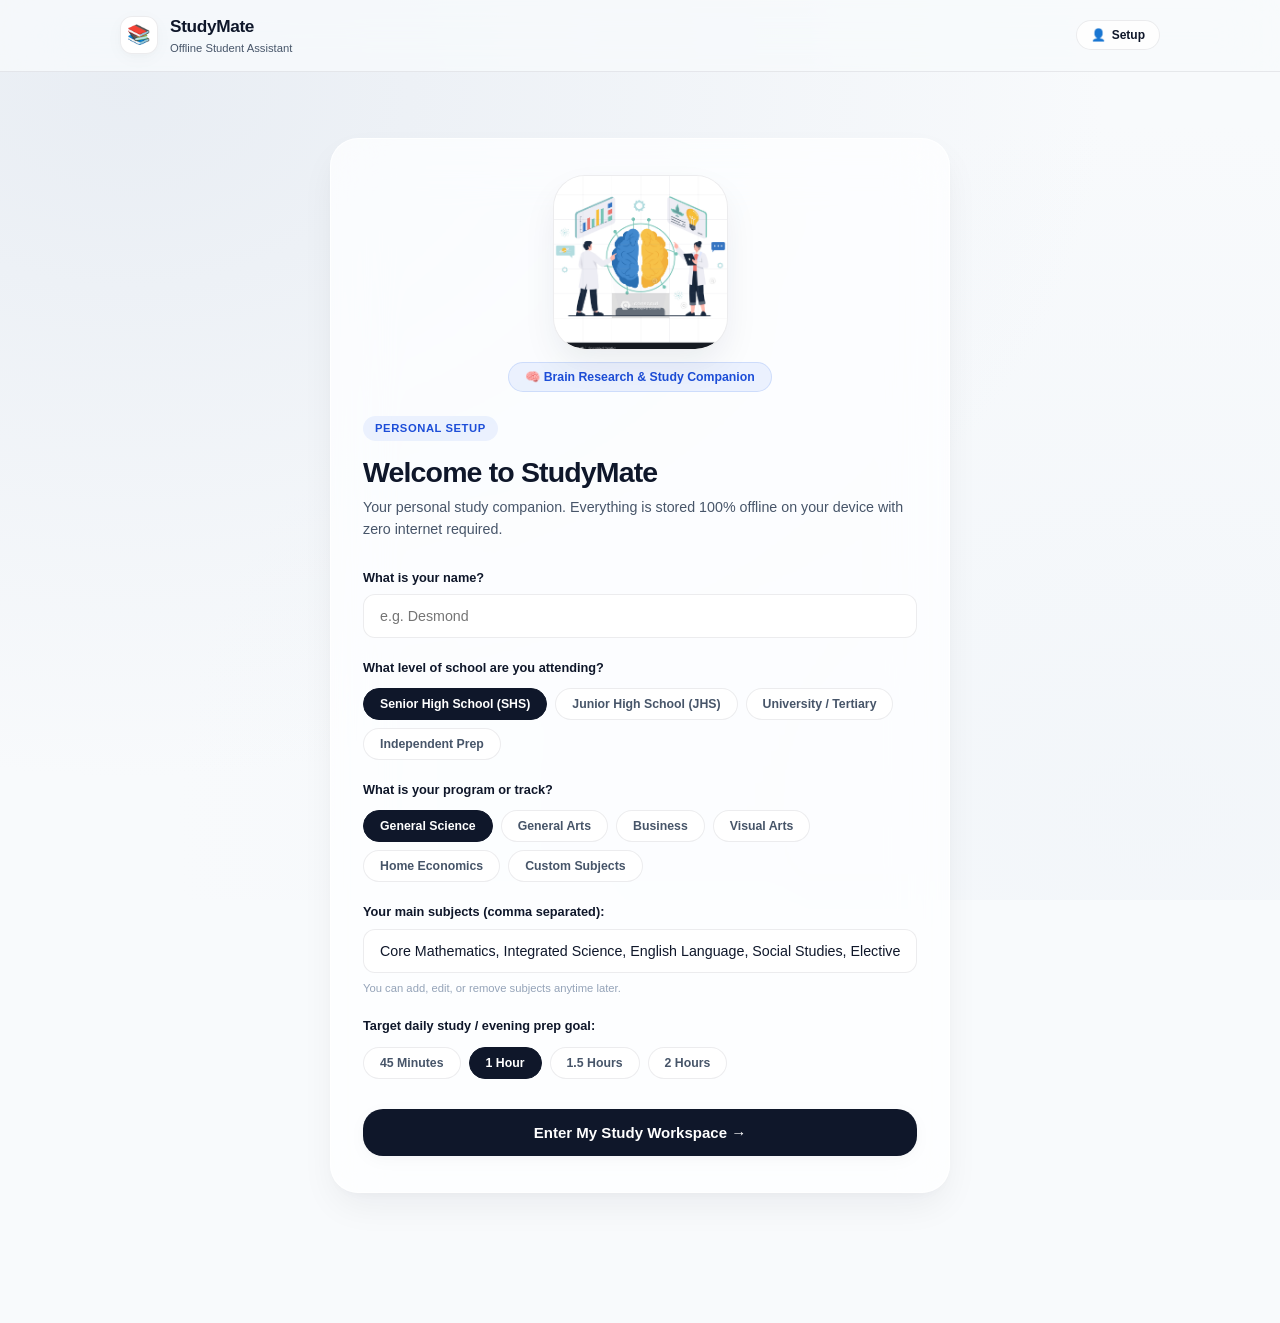
==== index.html @ 277d9dea "Initial commit: StudyMate GH Offline Student Planner" ====
<!DOCTYPE html>
<html lang="en">
<head>
  <meta charset="UTF-8">
  <meta name="viewport" content="width=device-width, initial-scale=1.0, viewport-fit=cover">
  <title>StudyMate - Offline Student Assistant & Planner</title>
  <meta name="description" content="Minimalist, 100% offline personal student assistant, timetable, and study planner.">
  <meta name="theme-color" content="#f8fafc">
  <meta name="apple-mobile-web-app-capable" content="yes">
  <meta name="apple-mobile-web-app-status-bar-style" content="default">
  <link rel="manifest" href="manifest.json">
  <link rel="stylesheet" href="styles.css">
</head>
<body>
  <div class="app-layout">
    
    <!-- Top Fluid Header -->
    <header class="app-header">
      <div class="header-inner">
        <div class="brand-group">
          <div class="brand-mark">📚</div>
          <div>
            <h1 class="brand-text-title">StudyMate</h1>
            <p class="brand-text-sub">Offline Student Assistant</p>
          </div>
        </div>

        <div class="header-controls">
          <button id="btn-header-profile" class="btn-liquid btn-liquid-secondary" style="font-size: 0.8rem; padding: 7px 14px;" title="Profile & Settings">
            👤 <span id="header-user-label">Profile</span>
          </button>
        </div>
      </div>
    </header>

    <!-- Main Fluid Content Container -->
    <main class="content-wrapper">

      <!-- ================= 1. INITIAL INTRO & SETUP SCREEN ================= -->
      <section id="view-intro" class="intro-container">
        <div class="intro-hero-card">
          <div class="intro-mascot-wrapper">
            <div class="mascot-capsule-mini">
              <img src="People working on Brain Research Insight.png" alt="Brain Research & Insight" class="mascot-img">
            </div>
            <div class="mascot-intro-tag">🧠 Brain Research & Study Companion</div>
          </div>
          <span class="intro-badge">Personal Setup</span>
          <h2 class="intro-title">Welcome to StudyMate</h2>
          <p class="intro-subtitle">Your personal study companion. Everything is stored 100% offline on your device with zero internet required.</p>

          <form id="form-intro-setup" class="intro-form">
            <!-- Name Field -->
            <div class="form-field-group">
              <label for="intro-name" class="field-label">What is your name?</label>
              <input type="text" id="intro-name" class="input-liquid" placeholder="e.g. Desmond" required autocomplete="name">
            </div>

            <!-- School Level -->
            <div class="form-field-group">
              <label class="field-label">What level of school are you attending?</label>
              <div class="chip-options-grid" id="school-level-chips">
                <button type="button" class="select-chip active" data-level="Senior High School (SHS)">Senior High School (SHS)</button>
                <button type="button" class="select-chip" data-level="Junior High School (JHS)">Junior High School (JHS)</button>
                <button type="button" class="select-chip" data-level="University / Tertiary">University / Tertiary</button>
                <button type="button" class="select-chip" data-level="Independent / NovDec">Independent Prep</button>
              </div>
            </div>

            <!-- Program / Track -->
            <div class="form-field-group">
              <label class="field-label">What is your program or track?</label>
              <div class="chip-options-grid" id="program-track-chips">
                <button type="button" class="select-chip active" data-track="General Science">General Science</button>
                <button type="button" class="select-chip" data-track="General Arts">General Arts</button>
                <button type="button" class="select-chip" data-track="Business">Business</button>
                <button type="button" class="select-chip" data-track="Visual Arts">Visual Arts</button>
                <button type="button" class="select-chip" data-track="Home Economics">Home Economics</button>
                <button type="button" class="select-chip" data-track="Custom">Custom Subjects</button>
              </div>
            </div>

            <!-- Subjects to Include -->
            <div class="form-field-group">
              <label for="intro-subjects-input" class="field-label">Your main subjects (comma separated):</label>
              <input type="text" id="intro-subjects-input" class="input-liquid" value="Core Mathematics, Integrated Science, English Language, Social Studies, Elective Mathematics, Physics, Chemistry, Biology">
              <span class="field-hint">You can add, edit, or remove subjects anytime later.</span>
            </div>

            <!-- Daily Prep Goal -->
            <div class="form-field-group">
              <label class="field-label">Target daily study / evening prep goal:</label>
              <div class="chip-options-grid" id="prep-goal-chips">
                <button type="button" class="select-chip" data-goal="45">45 Minutes</button>
                <button type="button" class="select-chip active" data-goal="60">1 Hour</button>
                <button type="button" class="select-chip" data-goal="90">1.5 Hours</button>
                <button type="button" class="select-chip" data-goal="120">2 Hours</button>
              </div>
            </div>

            <button type="submit" class="btn-start-workspace">
              Enter My Study Workspace →
            </button>
          </form>
        </div>
      </section>

      <!-- ================= 2. PERSONAL DASHBOARD (ACTIVE WORKSPACE) ================= -->
      <section id="view-dashboard" class="dashboard-view" style="display: none;">
        
        <!-- Segmented iOS Navigation Control -->
        <div class="segmented-nav-container">
          <div class="segmented-nav" id="segmented-nav">
            <button class="segment-btn active" data-tab="assistant">Assistant</button>
            <button class="segment-btn" data-tab="timetable">Timetable</button>
            <button class="segment-btn" data-tab="assignments">Assignments & Tasks</button>
            <button class="segment-btn" data-tab="goals">Goals & Habits</button>
            <button class="segment-btn" data-tab="focus">Prep Timer</button>
            <button class="segment-btn" data-tab="about">About</button>
          </div>
        </div>

        <!-- TAB 1: ASSISTANT -->
        <div id="tab-assistant" class="tab-pane active">
          <div class="liquid-assistant-card">
            <div class="assistant-top-row">
              <h2 class="assistant-user-greeting" id="dash-greeting">Hello, Desmond</h2>
              <span class="assistant-copilot-tag">✨ Personal Study Copilot</span>
            </div>
            <p class="assistant-body-message" id="dash-assistant-msg">
              Welcome to your personal study hub. All your timetable slots, deadlines, and study streaks will be organized right here.
            </p>

            <!-- Interactive Animated Study Buddy -->
            <div class="mascot-companion-card" id="mascot-companion-widget">
              <div class="mascot-capsule" id="mascot-tap-trigger" title="Tap for study insight!">
                <img src="People working on Brain Research Insight.png" alt="Brain Research Insight" class="mascot-img" id="assistant-mascot-img">
                <div class="mascot-tap-hint">Tap me! ⚡</div>
              </div>
              <div class="mascot-speech-content">
                <div class="mascot-speech-header">
                  <span class="mascot-name-badge">🧠 StudyMate Buddy</span>
                  <span class="mascot-status-tag" id="companion-status-tag">Deep Focus</span>
                </div>
                <div class="mascot-speech-bubble" id="companion-speech-bubble">
                  <p id="companion-speech-text">“Ready to dive into focused study & insight? Let's build some serious momentum!”</p>
                </div>
              </div>
            </div>

            <div class="assistant-callout-liquid" id="dash-callout-box">
              <div class="callout-icon-circle" id="dash-callout-icon">📋</div>
              <div>
                <div class="callout-heading" id="dash-callout-title">Ready to set up your schedule?</div>
                <div class="callout-desc" id="dash-callout-desc">You can start by adding your class periods, upcoming homework, or evening prep targets.</div>
              </div>
            </div>

            <div class="quick-action-strip">
              <button id="btn-quick-add-task" class="btn-liquid btn-liquid-primary">+ Add Assignment</button>
              <button id="btn-quick-add-period" class="btn-liquid btn-liquid-secondary">+ Add Timetable Slot</button>
              <button id="btn-quick-timer" class="btn-liquid btn-liquid-secondary">Start Prep Timer</button>
            </div>
          </div>

          <!-- EXAM HORIZON (WASSCE / TARGET READINESS TRACKER) -->
          <div class="liquid-section" style="margin-top: 24px;">
            <div class="horizon-card" id="exam-horizon-card">
              <div class="horizon-header">
                <div>
                  <span class="horizon-eyebrow">📅 EXAM HORIZON</span>
                  <h3 class="horizon-name" id="horizon-exam-name">WASSCE</h3>
                </div>
                <button class="btn-horizon-config" id="btn-config-exam" type="button" title="Set target exam or date">⚙ Configure</button>
              </div>

              <div class="horizon-days-stat">
                <span class="horizon-big-num" id="horizon-days-left">--</span>
                <div class="horizon-days-label-group">
                  <span class="horizon-days-unit">Days Remaining</span>
                  <span class="horizon-date-target" id="horizon-target-date-str">Target Date</span>
                </div>
              </div>

              <div class="horizon-progress-track">
                <div class="horizon-progress-bar" id="horizon-progress-fill" style="width: 50%;"></div>
              </div>

              <div class="horizon-metrics-row">
                <div class="horizon-metric">
                  <span class="metric-val" id="horizon-prep-hours">-- hrs</span>
                  <span class="metric-lbl">Est. Prep Capacity</span>
                </div>
                <div class="horizon-metric-divider"></div>
                <div class="horizon-metric">
                  <span class="metric-val" id="horizon-weeks-left">-- wks</span>
                  <span class="metric-lbl">Weeks to Exam</span>
                </div>
                <div class="horizon-metric-divider"></div>
                <div class="horizon-metric">
                  <span class="metric-val" id="horizon-urgency-tag">On Track</span>
                  <span class="metric-lbl">Pacing Status</span>
                </div>
              </div>
            </div>
          </div>

          <!-- CLASS READY GUARDIAN (ESSENTIAL KIT CHECKLIST) -->
          <div class="liquid-section" style="margin-top: 24px;">
            <div class="kit-card" id="kit-guardian-card">
              <div class="kit-header-row">
                <div>
                  <div class="kit-eyebrow-row">
                    <span class="kit-badge-shield">🛡️ Anti-Sack Guardian</span>
                    <span class="kit-status-tag" id="kit-packed-status">0/0 Packed</span>
                  </div>
                  <h3 class="kit-title" id="kit-schedule-heading">Tomorrow's Kit Checklist</h3>
                  <p class="kit-sub" id="kit-schedule-sub">Never get sacked from class for missing graph books, mathsets, or lab gear.</p>
                </div>
                <button class="btn-liquid btn-liquid-secondary" style="font-size: 0.74rem; padding: 5px 12px;" id="btn-add-kit-item" type="button">+ Add Kit Item</button>
              </div>

              <div class="kit-items-list" id="kit-items-container">
                <!-- Dynamically rendered kit rows -->
              </div>
            </div>
          </div>

          <!-- Urgent / Upcoming Homework Strip -->
          <div class="liquid-section" style="margin-top: 24px;">
            <div class="section-header-row">
              <h3 class="section-title">Upcoming Tasks & Homework</h3>
              <span id="badge-urgent-count" class="item-tag tag-blue">0 items</span>
            </div>
            <div class="liquid-card" id="dash-tasks-container">
              <!-- Populated or empty state -->
            </div>
          </div>
        </div>

        <!-- TAB 2: TIMETABLE -->
        <div id="tab-timetable" class="tab-pane" style="display: none;">
          <div class="liquid-section">
            <div class="section-header-row">
              <div>
                <h3 class="section-title">Weekly Schedule</h3>
                <p class="brand-text-sub">Classes, practicals, and evening boarding prep</p>
              </div>
              <button id="btn-modal-add-timetable" class="btn-liquid btn-liquid-primary">+ Add Slot</button>
            </div>

            <!-- Day Selector Pills -->
            <div class="chip-options-grid" id="timetable-day-chips" style="margin: 6px 0 14px 0;">
              <button class="select-chip active" data-day="1">Monday</button>
              <button class="select-chip" data-day="2">Tuesday</button>
              <button class="select-chip" data-day="3">Wednesday</button>
              <button class="select-chip" data-day="4">Thursday</button>
              <button class="select-chip" data-day="5">Friday</button>
              <button class="select-chip" data-day="6">Saturday</button>
              <button class="select-chip" data-day="0">Sunday</button>
            </div>

            <div class="liquid-card" id="timetable-content-card">
              <!-- Populated timetable slots or clean empty state -->
            </div>
          </div>
        </div>

        <!-- TAB 3: ASSIGNMENTS & GROUP WORK -->
        <div id="tab-assignments" class="tab-pane" style="display: none;">
          <div class="liquid-section">
            <div class="section-header-row">
              <div>
                <h3 class="section-title">Assignments & Group Work</h3>
                <p class="brand-text-sub">Manage individual tasks and coordinate group members</p>
              </div>
              <button id="btn-modal-add-assignment" class="btn-liquid btn-liquid-primary">+ New Task</button>
            </div>

            <div id="assignments-almost-due-banner" style="display: none;"></div>
            <div class="chip-options-grid" id="assignment-filter-chips" style="margin: 6px 0 14px 0;">
              <button class="select-chip active" data-filter="all">All</button>
              <button class="select-chip" data-filter="pending">To-Do</button>
              <button class="select-chip" data-filter="group">Group Projects</button>
              <button class="select-chip" data-filter="completed">Completed</button>
            </div>

            <div class="liquid-card" id="assignments-content-card">
              <!-- Populated assignments or clean empty state -->
            </div>
          </div>
        </div>

        <!-- TAB 4: GOALS & HABITS -->
        <div id="tab-goals" class="tab-pane" style="display: none;">
          <div class="liquid-section">
            <div class="section-header-row">
              <div>
                <h3 class="section-title">Daily Goals & Study Habits</h3>
                <p class="brand-text-sub">Keep track of daily targets and study consistency</p>
              </div>
              <button id="btn-modal-add-goal" class="btn-liquid btn-liquid-primary">+ Add Target</button>
            </div>

            <div class="liquid-card" id="goals-content-card" style="margin-top: 10px;">
              <!-- Populated goals or clean empty state -->
            </div>
          </div>
        </div>

        <!-- TAB 5: PREP TIMER -->
        <div id="tab-focus" class="tab-pane" style="display: none;">
          <div class="liquid-section">
            <div class="section-header-row">
              <div>
                <h3 class="section-title">Focus & Prep Timer</h3>
                <p class="brand-text-sub">Offline study sessions with synthesized chime</p>
              </div>
            </div>

            <div class="liquid-card" style="text-align: center; padding: 36px 20px;">
              <!-- Focus Activity Stage (Lottie Vector Animation - Man Repairing Motherboard) -->
              <div class="timer-mascot-stage">
                <div class="timer-mascot-capsule" id="timer-mascot-box">
                  <div id="prep-lottie-stage" class="prep-lottie-stage"></div>
                  <div class="timer-mascot-overlay-badge" id="timer-mascot-badge">
                    <span id="timer-mascot-badge-text">Focus Ready</span>
                  </div>
                </div>
              </div>

              <div style="font-size: 0.85rem; font-weight: 700; color: var(--text-secondary); margin-bottom: 8px;" id="timer-subject-label">General Study</div>
              <div style="font-size: 3.8rem; font-weight: 800; letter-spacing: -0.04em; color: var(--text-primary); line-height: 1;" id="timer-display">25:00</div>
              <div style="font-size: 0.85rem; font-weight: 600; color: var(--text-muted); margin-top: 8px;" id="timer-mode-name">Focus Session • 5m Rest Scheduled</div>

              <!-- End of Focus / Rest Transition Card -->
              <div id="timer-rest-card" class="assistant-callout-liquid" style="display: none; max-width: 480px; margin: 18px auto 0 auto; text-align: left;">
                <div class="callout-icon-circle">☕</div>
                <div style="flex: 1;">
                  <div class="callout-heading" id="rest-card-heading">Focus Complete! Time to Recharge.</div>
                  <div class="callout-desc" id="rest-card-desc">You've completed your study session. Taking a quick break helps retain information.</div>
                  <div style="display: flex; gap: 8px; margin-top: 10px;">
                    <button id="btn-start-rest" class="btn-liquid btn-liquid-primary" style="font-size: 0.8rem; padding: 6px 14px;">Start Rest (<span id="rest-duration-text">5m</span>)</button>
                    <button id="btn-skip-rest" class="btn-liquid btn-liquid-secondary" style="font-size: 0.8rem; padding: 6px 12px;">Skip Break</button>
                  </div>
                </div>
              </div>

              <!-- 5 Presets + Custom Button -->
              <div class="chip-options-grid" style="justify-content: center; margin: 24px 0 16px 0;" id="timer-preset-chips">
                <!-- Populated dynamically via app.js -->
              </div>

              <!-- Controls -->
              <div style="display: flex; justify-content: center; gap: 14px;">
                <button id="btn-timer-reset" class="btn-liquid btn-liquid-secondary">Reset</button>
                <button id="btn-timer-toggle" class="btn-liquid btn-liquid-primary" style="padding: 12px 32px; font-size: 0.95rem;">
                  <span id="timer-toggle-label">Start Focus</span>
                </button>
              </div>

              <div style="margin-top: 24px; font-size: 0.8rem; color: var(--text-secondary);">
                Today's Total: <strong id="timer-today-mins">0 mins</strong>
              </div>
            </div>
          </div>
        </div>

        <!-- TAB 6: ABOUT US -->
        <div id="tab-about" class="tab-pane" style="display: none;">
          <div class="liquid-section">

            <!-- Hero Banner -->
            <div class="about-hero-banner">
              <div class="about-hero-icon">🧠</div>
              <h2 class="about-hero-title">StudyMate</h2>
              <p class="about-hero-sub">Built with passion by brothers who understand the grind.</p>
              <div class="about-hero-badges">
                <span class="item-tag tag-blue">v1.0</span>
                <span class="item-tag tag-green">100% Offline</span>
                <span class="item-tag">Open Spirit</span>
              </div>
            </div>

            <!-- Mission Card -->
            <div class="liquid-card about-mission-card" style="margin: 18px 0;">
              <div class="about-mission-icon">🎯</div>
              <h3 class="about-section-heading">Our Mission</h3>
              <p class="about-body-text">StudyMate was born out of one simple frustration — students spending more time managing their study apps than actually studying. We wanted something clean, fast, offline, and genuinely useful. No distractions. No subscriptions. Just focus.</p>
            </div>

            <!-- Offline Data Vault -->
            <div class="liquid-card backup-vault-card" style="margin: 18px 0;">
              <div style="display: flex; align-items: center; gap: 12px; margin-bottom: 8px;">
                <span style="font-size: 1.4rem;">🛡️</span>
                <div>
                  <h3 class="about-section-heading" style="margin-bottom: 2px;">Offline Data Vault</h3>
                  <p class="about-body-text" style="font-size: 0.8rem; margin: 0;">Export your entire schedule, tasks, habits, and kit to a safe JSON file or restore anytime.</p>
                </div>
              </div>
              <div style="display: flex; gap: 10px; margin-top: 14px; flex-wrap: wrap;">
                <button id="btn-about-export-backup" class="btn-liquid btn-liquid-primary" style="font-size: 0.78rem;" type="button">⬇ Export Full Backup (.json)</button>
                <button id="btn-about-trigger-import" class="btn-liquid btn-liquid-secondary" style="font-size: 0.78rem;" type="button">⬆ Restore from File</button>
              </div>
            </div>

            <!-- Developers Section -->
            <h3 class="about-section-heading" style="margin: 24px 0 14px 0; font-size: 1rem;">👨‍💻 The Team</h3>

            <!-- Dev Card 1 -->
            <div class="about-dev-card">
              <div class="about-dev-avatar">D</div>
              <div class="about-dev-info">
                <div class="about-dev-name">Desmond</div>
                <div class="about-dev-role">Co-Founder &amp; Lead Developer</div>
                <p class="about-dev-bio">The architect behind StudyMate. Desmond handles the core logic, UI systems, and the grand vision of what a student productivity tool should feel like. Ships features fast, thinks deep.</p>
                <div class="about-dev-tags">
                  <span class="item-tag tag-blue">JavaScript</span>
                  <span class="item-tag tag-green">UI/UX</span>
                  <span class="item-tag">Architecture</span>
                </div>
              </div>
            </div>

            <!-- Dev Card 2 -->
            <div class="about-dev-card" style="margin-top: 14px;">
              <div class="about-dev-avatar" style="background: linear-gradient(135deg, var(--accent-green), #34d399);">B</div>
              <div class="about-dev-info">
                <div class="about-dev-name">#Brother</div>
                <div class="about-dev-role">Co-Founder &amp; Creative Director</div>
                <p class="about-dev-bio">The creative force. #Brother shapes the product experience, refines interactions, and ensures every detail feels right. If it looks good and feels smooth, that's his fingerprint.</p>
                <div class="about-dev-tags">
                  <span class="item-tag tag-green">Design</span>
                  <span class="item-tag">Product</span>
                  <span class="item-tag tag-blue">QA</span>
                </div>
              </div>
            </div>

            <!-- Built With Section -->
            <div class="liquid-card" style="margin-top: 20px; padding: 18px 20px;">
              <h3 class="about-section-heading">🛠️ Built With</h3>
              <div class="about-tech-grid">
                <div class="about-tech-item"><span class="about-tech-icon">📄</span><span>HTML5</span></div>
                <div class="about-tech-item"><span class="about-tech-icon">🎨</span><span>Vanilla CSS</span></div>
                <div class="about-tech-item"><span class="about-tech-icon">⚡</span><span>Vanilla JS</span></div>
                <div class="about-tech-item"><span class="about-tech-icon">🎭</span><span>Lottie Animations</span></div>
                <div class="about-tech-item"><span class="about-tech-icon">💾</span><span>LocalStorage</span></div>
                <div class="about-tech-item"><span class="about-tech-icon">📱</span><span>PWA Ready</span></div>
              </div>
            </div>

            <!-- Footer Note -->
            <div class="about-footer-note">
              <p>Made with ❤️ for every student grinding hard. No cloud. No tracking. Just you and your goals.</p>
              <p style="margin-top: 6px; font-size: 0.78rem; color: var(--text-muted);">StudyMate © 2025 — All rights reserved.</p>
            </div>

          </div>
        </div>

      </section>

    </main>
  </div>

  <!-- ================= MODALS ================= -->

  <!-- Modal 1: Add Assignment -->
  <div class="liquid-modal-overlay" id="modal-assignment">
    <div class="liquid-modal-content">
      <div class="modal-header-row">
        <h3 class="modal-title-text">New Assignment / Project</h3>
        <button class="modal-close-icon" data-close="modal-assignment">&times;</button>
      </div>

      <form id="form-add-assignment" style="display: flex; flex-direction: column; gap: 14px;">
        <div class="form-field-group">
          <label class="field-label">Assignment Title *</label>
          <input type="text" id="task-title" class="input-liquid" placeholder="e.g. Exercise on Quadratic Equations" required>
        </div>

        <div style="display: flex; gap: 12px;">
          <div class="form-field-group" style="flex: 1.2;">
            <div style="display: flex; justify-content: space-between; align-items: center; margin-bottom: 5px;">
              <label class="field-label" style="margin-bottom: 0;">Subject *</label>
              <button type="button" id="btn-toggle-custom-subject" style="font-size: 0.74rem; color: var(--accent-blue); background: none; border: none; cursor: pointer; font-weight: 600; padding: 0;">+ Type Custom</button>
            </div>
            <select id="task-subject-select" class="input-liquid">
              <option value="" disabled selected>Choose a subject...</option>
            </select>
            <input type="text" id="task-subject-custom" class="input-liquid" placeholder="Type custom subject name..." style="display: none; margin-top: 6px;">
            <input type="hidden" id="task-edit-id" value="">
          </div>
          <div class="form-field-group" style="flex: 0.8;">
            <label class="field-label">Due Date *</label>
            <input type="date" id="task-due" class="input-liquid" required>
          </div>
        </div>

        <div style="display: flex; gap: 12px;">
          <div class="form-field-group" style="flex: 1;">
            <label class="field-label">Type</label>
            <select id="task-type" class="input-liquid">
              <option value="individual">Individual Task</option>
              <option value="group">&#x1F465; Group Project</option>
            </select>
          </div>
          <div class="form-field-group" style="flex: 1;">
            <label class="field-label">Priority</label>
            <select id="task-priority" class="input-liquid">
              <option value="medium">Standard</option>
              <option value="high">Urgent</option>
              <option value="low">Low</option>
            </select>
          </div>
        </div>

        <!-- Group Members field (if group) -->
        <div class="form-field-group" id="group-task-members-field" style="display: none;">
          <label class="field-label">Group Members (comma separated)</label>
          <input type="text" id="task-members" class="input-liquid" placeholder="e.g. Kwame, Ama, Kojo">
        </div>

        <div class="form-field-group">
          <label class="field-label">Notes &amp; Instructions (Optional)</label>
          <input type="text" id="task-notes" class="input-liquid" placeholder="Page numbers or teacher instructions">
        </div>

        <div style="display: flex; justify-content: flex-end; gap: 10px; margin-top: 8px;">
          <button type="button" class="btn-liquid btn-liquid-secondary" data-close="modal-assignment">Cancel</button>
          <button type="submit" class="btn-liquid btn-liquid-primary">Save Assignment</button>
        </div>
      </form>
    </div>
  </div>

  <!-- Modal 2: Add Timetable Slot -->
  <div class="liquid-modal-overlay" id="modal-timetable">
    <div class="liquid-modal-content">
      <div class="modal-header-row">
        <h3 class="modal-title-text" id="modal-timetable-title">Add Schedule Slot</h3>
        <button class="modal-close-icon" data-close="modal-timetable">&times;</button>
      </div>

      <form id="form-add-timetable" style="display: flex; flex-direction: column; gap: 14px;">
        <input type="hidden" id="slot-edit-id" value="">
        <div class="form-field-group">
          <div style="display: flex; justify-content: space-between; align-items: center; margin-bottom: 5px;">
            <label class="field-label" style="margin-bottom: 0;">Subject / Activity *</label>
            <button type="button" id="btn-toggle-custom-slot-subject" style="font-size: 0.74rem; color: var(--accent-blue); background: none; border: none; cursor: pointer; font-weight: 600; padding: 0;">+ Type Custom</button>
          </div>
          <select id="slot-subject-select" class="input-liquid">
            <option value="" disabled selected>Choose a subject...</option>
          </select>
          <input type="text" id="slot-subject-custom" class="input-liquid" placeholder="Type custom subject or activity..." style="display: none; margin-top: 6px;">
        </div>

        <div style="display: flex; gap: 12px;">
          <div class="form-field-group" style="flex: 1;">
            <label class="field-label">Day of Week</label>
            <select id="slot-day" class="input-liquid">
              <option value="1">Monday</option>
              <option value="2">Tuesday</option>
              <option value="3">Wednesday</option>
              <option value="4">Thursday</option>
              <option value="5">Friday</option>
              <option value="6">Saturday</option>
              <option value="0">Sunday</option>
            </select>
          </div>
          <div class="form-field-group" style="flex: 1;">
            <label class="field-label">Category</label>
            <select id="slot-type" class="input-liquid">
              <option value="class">Class Period</option>
              <option value="prep">&#x1F319; Evening Prep</option>
              <option value="lab">Science / ICT Lab</option>
            </select>
          </div>
        </div>

        <div style="display: flex; gap: 12px;">
          <div class="form-field-group" style="flex: 1;">
            <label class="field-label">Start Time</label>
            <input type="time" id="slot-start" class="input-liquid" value="08:00" required>
          </div>
          <div class="form-field-group" style="flex: 1;">
            <label class="field-label">End Time</label>
            <input type="time" id="slot-end" class="input-liquid" value="08:50" required>
          </div>
        </div>

        <div class="form-field-group">
          <label class="field-label">Room or Teacher (Optional)</label>
          <input type="text" id="slot-room" class="input-liquid" placeholder="e.g. Science Lab 1 - Mr. Mensah">
        </div>

        <div style="display: flex; justify-content: flex-end; gap: 10px; margin-top: 8px;">
          <button type="button" class="btn-liquid btn-liquid-secondary" data-close="modal-timetable">Cancel</button>
          <button type="submit" id="btn-submit-timetable-slot" class="btn-liquid btn-liquid-primary">Add Slot</button>
        </div>
      </form>
    </div>
  </div>

  <!-- Modal 3: Add Goal / Habit -->
  <div class="liquid-modal-overlay" id="modal-goal">
    <div class="liquid-modal-content">
      <div class="modal-header-row">
        <h3 class="modal-title-text">New Target or Habit</h3>
        <button class="modal-close-icon" data-close="modal-goal">&times;</button>
      </div>

      <form id="form-add-goal" style="display: flex; flex-direction: column; gap: 14px;">
        <div class="form-field-group">
          <label class="field-label">Type</label>
          <select id="goal-type" class="input-liquid">
            <option value="daily">&#x1F3AF; Today's Goal</option>
            <option value="habit">&#x1F525; Daily Study Habit (Recurring Streak)</option>
          </select>
        </div>

        <div class="form-field-group">
          <label class="field-label">Description *</label>
          <input type="text" id="goal-desc" class="input-liquid" placeholder="e.g. Solve 5 Past Questions on Trigonometry" required>
        </div>

        <div class="form-field-group">
          <label class="field-label">Subject</label>
          <input type="text" id="goal-subject-input" class="input-liquid" placeholder="e.g. Core Mathematics" list="user-subjects-datalist">
          <datalist id="user-subjects-datalist"></datalist>
        </div>

        <div style="display: flex; justify-content: flex-end; gap: 10px; margin-top: 8px;">
          <button type="button" class="btn-liquid btn-liquid-secondary" data-close="modal-goal">Cancel</button>
          <button type="submit" class="btn-liquid btn-liquid-primary">Save Target</button>
        </div>
      </form>
    </div>
  </div>

  <!-- Modal 4: Profile & Settings -->
  <div class="liquid-modal-overlay" id="modal-profile">
    <div class="liquid-modal-content">
      <div class="modal-header-row">
        <h3 class="modal-title-text">Student Profile &amp; Settings</h3>
        <button class="modal-close-icon" data-close="modal-profile">&times;</button>
      </div>

      <div style="display: flex; flex-direction: column; gap: 16px;">
        <div style="background: var(--bg-page); padding: 14px 16px; border-radius: var(--radius-sm);">
          <div style="font-size: 0.95rem; font-weight: 700;" id="prof-display-name">Student</div>
          <div style="font-size: 0.8rem; color: var(--text-secondary);" id="prof-display-track">Track</div>
          <div style="font-size: 0.78rem; color: var(--text-muted); margin-top: 4px;" id="prof-display-subjects">Subjects</div>
        </div>

        <div>
          <h4 style="font-size: 0.88rem; font-weight: 700; margin-bottom: 6px;">Offline Data Vault</h4>
          <p style="font-size: 0.8rem; color: var(--text-secondary); margin-bottom: 10px;">Safeguard your timetable, assignments, streaks, and kit checklist. Export to a clean JSON file or restore anytime.</p>
          <div style="display: flex; gap: 10px; flex-wrap: wrap;">
            <button id="btn-export-backup" class="btn-liquid btn-liquid-secondary" type="button">⬇ Export Data Backup</button>
            <button id="btn-trigger-import" class="btn-liquid btn-liquid-secondary" type="button">⬆ Restore Backup</button>
            <input type="file" id="input-backup-file" accept=".json" style="display: none;">
          </div>
        </div>

        <div>
          <h4 style="font-size: 0.88rem; font-weight: 700; margin-bottom: 6px;">Data &amp; Reset</h4>
          <p style="font-size: 0.8rem; color: var(--text-secondary); margin-bottom: 10px;">You can change your setup or reset to start over.</p>
          <div style="display: flex; gap: 10px;">
            <button id="btn-edit-setup" class="btn-liquid btn-liquid-secondary">Edit Setup Options</button>
            <button id="btn-reset-all" class="btn-liquid btn-liquid-secondary" style="color: var(--accent-red);">Clear All Data</button>
          </div>
        </div>
      </div>
    </div>
  </div>

  <!-- Modal 5: Custom Timer Preset -->
  <div class="liquid-modal-overlay" id="modal-custom-timer">
    <div class="liquid-modal-content">
      <div class="modal-header-row">
        <h3 class="modal-title-text">Create Custom Focus &amp; Rest Time</h3>
        <button class="modal-close-icon" data-close="modal-custom-timer">&times;</button>
      </div>

      <form id="form-custom-timer" style="display: flex; flex-direction: column; gap: 14px;">
        <div class="form-field-group">
          <label class="field-label">Focus / Study Duration (Minutes) *</label>
          <input type="number" id="custom-study-mins" class="input-liquid" placeholder="e.g. 50" min="1" max="240" required value="50">
        </div>

        <div class="form-field-group">
          <label class="field-label">Rest / Break Duration (Minutes)</label>
          <input type="number" id="custom-rest-mins" class="input-liquid" placeholder="e.g. 10" min="1" max="60" required value="10">
          <span class="field-hint">Auto-calculated to ~20% of study time, but you can customize it.</span>
        </div>

        <div class="form-field-group">
          <label class="field-label">Label / Name (Optional)</label>
          <input type="text" id="custom-timer-label" class="input-liquid" placeholder="e.g. 50m Deep Review">
        </div>

        <div style="display: flex; justify-content: flex-end; gap: 10px; margin-top: 8px;">
          <button type="button" class="btn-liquid btn-liquid-secondary" data-close="modal-custom-timer">Cancel</button>
          <button type="submit" class="btn-liquid btn-liquid-primary">Save Custom Preset</button>
        </div>
      </form>
    </div>
  </div>

  <!-- Modal 6: Configure Exam Target -->
  <div class="liquid-modal-overlay" id="modal-exam-target">
    <div class="liquid-modal-content">
      <div class="modal-header-row">
        <h3 class="modal-title-text">Configure Target Exam</h3>
        <button class="modal-close-icon" data-close="modal-exam-target">&times;</button>
      </div>

      <form id="form-exam-target" style="display: flex; flex-direction: column; gap: 14px;">
        <div class="form-field-group">
          <label class="field-label">Exam Name *</label>
          <input type="text" id="target-exam-name" class="input-liquid" placeholder="e.g. WASSCE, Internal Mocks, Nov/Dec" required>
        </div>

        <div class="form-field-group">
          <label class="field-label">Target Exam Date *</label>
          <input type="date" id="target-exam-date" class="input-liquid" required>
        </div>

        <div class="form-field-group">
          <label class="field-label">Daily Study Target (Hours)</label>
          <input type="number" id="target-exam-hours" class="input-liquid" min="1" max="12" step="0.5" value="3" required>
          <span class="field-hint">Calculates estimated prep capacity until exam day.</span>
        </div>

        <div style="display: flex; justify-content: flex-end; gap: 10px; margin-top: 8px;">
          <button type="button" class="btn-liquid btn-liquid-secondary" data-close="modal-exam-target">Cancel</button>
          <button type="submit" class="btn-liquid btn-liquid-primary">Save Exam Target</button>
        </div>
      </form>
    </div>
  </div>

  <!-- Modal 7: Add Custom Kit Item -->
  <div class="liquid-modal-overlay" id="modal-kit-item">
    <div class="liquid-modal-content">
      <div class="modal-header-row">
        <h3 class="modal-title-text">Add Essential Kit Item</h3>
        <button class="modal-close-icon" data-close="modal-kit-item">&times;</button>
      </div>

      <form id="form-kit-item" style="display: flex; flex-direction: column; gap: 14px;">
        <div class="form-field-group">
          <label class="field-label">Kit Item Description *</label>
          <input type="text" id="kit-input-name" class="input-liquid" placeholder="e.g. Graph Book, Casio fx-991, Drawing Board" required>
        </div>

        <div class="form-field-group">
          <label class="field-label">Relevant Subject / Period (Optional)</label>
          <input type="text" id="kit-input-subject" class="input-liquid" placeholder="e.g. Core Mathematics, Chemistry" list="user-subjects-datalist">
        </div>

        <div style="display: flex; justify-content: flex-end; gap: 10px; margin-top: 8px;">
          <button type="button" class="btn-liquid btn-liquid-secondary" data-close="modal-kit-item">Cancel</button>
          <button type="submit" class="btn-liquid btn-liquid-primary">Add Item</button>
        </div>
      </form>
    </div>
  </div>

  <!-- Task Completion Celebration Overlay (Lottie Successfully Done) -->
  <div id="celebration-modal" class="celebration-overlay" style="display: none;">
    <div class="celebration-card">
      <div id="celebration-lottie" class="celebration-lottie-box"></div>
      <h3 class="celebration-title">Task Completed! 🎉</h3>
      <p class="celebration-desc" id="celebration-task-title">Great work on finishing your task.</p>
      <button type="button" class="btn-liquid btn-liquid-primary" style="margin-top: 14px; padding: 7px 22px; font-size: 0.85rem;" id="btn-close-celebration">Continue</button>
    </div>
  </div>

  <!-- Offline Lottie Vector Animation Engine -->
  <script src="lottie.min.js"></script>
  <!-- Core JavaScript -->
  <script src="app.js"></script>
</body>
</html>
---- styles.css ----
/* ==========================================================================
   StudyMate - iPhone Liquidity UI Design System
   Minimalist Off-White Frosted Glassmorphism | Zero Glow | Full Fluid Layout
   ========================================================================== */

:root {
  /* Off-White & Neutral Tones */
  --bg-page: #f8fafc;
  --bg-page-secondary: #f1f5f9;

  /* Frosted Glassmorphic Cards (iPhone Liquidity) */
  --glass-card: rgba(255, 255, 255, 0.75);
  --glass-card-elevated: rgba(255, 255, 255, 0.9);
  --glass-card-subtle: rgba(255, 255, 255, 0.5);
  --glass-blur: blur(28px) saturate(190%);
  --surface-card: rgba(255, 255, 255, 0.88);
  --surface-hover: rgba(15, 23, 42, 0.04);

  /* Hairline Borders */
  --border-hairline: rgba(15, 23, 42, 0.08);
  --border-light: rgba(255, 255, 255, 0.8);
  --border-focus: #0f172a;

  /* Typography - Clean Slate & Deep Charcoal */
  --text-primary: #0f172a;
  --text-secondary: #475569;
  --text-muted: #94a3b8;
  --text-inverse: #ffffff;

  /* Accent Tones - Refined & Natural (No Neon) */
  --accent-dark: #0f172a;
  --accent-blue: #2563eb;
  --accent-green: #059669;
  --accent-amber: #d97706;
  --accent-red: #dc2626;

  /* Badges & Tags */
  --tag-bg-blue: rgba(37, 99, 235, 0.08);
  --tag-text-blue: #1d4ed8;
  --tag-bg-green: rgba(5, 150, 105, 0.08);
  --tag-text-green: #047857;
  --tag-bg-amber: rgba(217, 119, 6, 0.08);
  --tag-text-amber: #b45309;
  --tag-bg-red: rgba(220, 38, 38, 0.1);
  --tag-text-red: #dc2626;

  /* Radii - iPhone Squircle Hierarchy */
  --radius-xs: 8px;
  --radius-sm: 12px;
  --radius-md: 20px;
  --radius-lg: 28px;
  --radius-pill: 9999px;

  /* Pure Matte / Soft Shadows (Zero Glow) */
  --shadow-soft: 0 4px 20px -2px rgba(15, 23, 42, 0.04), 0 2px 6px -1px rgba(15, 23, 42, 0.02);
  --shadow-elevated: 0 16px 36px -4px rgba(15, 23, 42, 0.06), 0 4px 12px -2px rgba(15, 23, 42, 0.03);
  --shadow-sheet: 0 -12px 40px rgba(15, 23, 42, 0.08);

  /* Transitions */
  --transition-smooth: 0.25s cubic-bezier(0.16, 1, 0.3, 1);
}

/* Reset & Base */
*,
*::before,
*::after {
  box-sizing: border-box;
  margin: 0;
  padding: 0;
  -webkit-tap-highlight-color: transparent;
}

html,
body {
  width: 100%;
  min-height: 100vh;
  background-color: var(--bg-page);
  color: var(--text-primary);
  font-family: -apple-system, BlinkMacSystemFont, "SF Pro Display", "SF Pro Text", "Segoe UI", Roboto, sans-serif;
  font-size: 15px;
  line-height: 1.5;
  -webkit-font-smoothing: antialiased;
  -moz-osx-font-smoothing: grayscale;
}

/* Fluid Liquid Layout (Full Screen, Adaptive & Spaced Out) */
.app-layout {
  width: 100%;
  min-height: 100vh;
  display: flex;
  flex-direction: column;
  background:
    radial-gradient(at 10% 10%, rgba(226, 232, 240, 0.7) 0px, transparent 60%),
    radial-gradient(at 90% 90%, rgba(241, 245, 249, 0.8) 0px, transparent 60%),
    var(--bg-page);
  background-attachment: fixed;
}

.content-wrapper {
  width: 100%;
  max-width: 1040px;
  margin: 0 auto;
  padding: 24px 20px calc(100px + env(safe-area-inset-bottom, 0px)) 20px;
  flex: 1;
}

@media (min-width: 768px) {
  .content-wrapper {
    padding: 36px 32px calc(100px + env(safe-area-inset-bottom, 0px)) 32px;
  }
}

/* ================= Minimal Top Header ================= */
.app-header {
  position: sticky;
  top: 0;
  z-index: 40;
  background: rgba(248, 250, 252, 0.8);
  backdrop-filter: var(--glass-blur);
  -webkit-backdrop-filter: var(--glass-blur);
  border-bottom: 1px solid var(--border-hairline);
  padding: 14px 24px;
}

.header-inner {
  max-width: 1040px;
  margin: 0 auto;
  display: flex;
  align-items: center;
  justify-content: space-between;
}

.brand-group {
  display: flex;
  align-items: center;
  gap: 12px;
}

.brand-mark {
  width: 38px;
  height: 38px;
  border-radius: var(--radius-sm);
  background: #ffffff;
  border: 1px solid var(--border-hairline);
  box-shadow: var(--shadow-soft);
  display: flex;
  align-items: center;
  justify-content: center;
  font-size: 19px;
}

.brand-text-title {
  font-size: 1.15rem;
  font-weight: 700;
  color: var(--text-primary);
  letter-spacing: -0.02em;
}

.brand-text-sub {
  font-size: 0.75rem;
  color: var(--text-secondary);
  font-weight: 500;
}

.header-controls {
  display: flex;
  align-items: center;
  gap: 10px;
}

/* ================= 1. CLEAN INTRO / ONBOARDING SCREEN ================= */
.intro-container {
  max-width: 620px;
  margin: 30px auto;
  animation: slideUpFade 0.4s var(--transition-smooth);
}

@keyframes slideUpFade {
  from {
    opacity: 0;
    transform: translateY(16px);
  }

  to {
    opacity: 1;
    transform: translateY(0);
  }
}

.intro-hero-card {
  background: var(--glass-card);
  backdrop-filter: var(--glass-blur);
  -webkit-backdrop-filter: var(--glass-blur);
  border: 1px solid var(--border-light);
  border-radius: var(--radius-lg);
  padding: 36px 32px;
  box-shadow: var(--shadow-elevated);
}

.intro-badge {
  display: inline-block;
  font-size: 0.75rem;
  font-weight: 700;
  text-transform: uppercase;
  letter-spacing: 0.05em;
  padding: 4px 12px;
  border-radius: var(--radius-pill);
  background: var(--tag-bg-blue);
  color: var(--tag-text-blue);
  margin-bottom: 14px;
}

.intro-title {
  font-size: 1.9rem;
  font-weight: 800;
  color: var(--text-primary);
  letter-spacing: -0.03em;
  line-height: 1.2;
}

.intro-subtitle {
  font-size: 0.95rem;
  color: var(--text-secondary);
  margin-top: 8px;
  line-height: 1.5;
}

.intro-form {
  margin-top: 28px;
  display: flex;
  flex-direction: column;
  gap: 20px;
}

.form-field-group {
  display: flex;
  flex-direction: column;
  gap: 7px;
}

.field-label {
  font-size: 0.85rem;
  font-weight: 600;
  color: var(--text-primary);
}

.field-hint {
  font-size: 0.75rem;
  color: var(--text-muted);
}

.input-liquid {
  width: 100%;
  padding: 13px 16px;
  background: rgba(255, 255, 255, 0.85);
  border: 1px solid var(--border-hairline);
  border-radius: var(--radius-sm);
  color: var(--text-primary);
  font-size: 0.95rem;
  font-family: inherit;
  outline: none;
  transition: var(--transition-smooth);
}

.input-liquid:focus {
  background: #ffffff;
  border-color: var(--border-focus);
  box-shadow: 0 0 0 3px rgba(15, 23, 42, 0.08);
}

.chip-options-grid {
  display: flex;
  flex-wrap: wrap;
  gap: 8px;
  margin-top: 4px;
}

.select-chip {
  padding: 8px 16px;
  border-radius: var(--radius-pill);
  background: rgba(255, 255, 255, 0.8);
  border: 1px solid var(--border-hairline);
  color: var(--text-secondary);
  font-size: 0.82rem;
  font-weight: 600;
  cursor: pointer;
  transition: var(--transition-smooth);
}

.select-chip:hover {
  background: #ffffff;
  color: var(--text-primary);
}

.select-chip.active {
  background: var(--text-primary);
  color: var(--text-inverse);
  border-color: var(--text-primary);
}

.btn-start-workspace {
  margin-top: 10px;
  padding: 15px 28px;
  border-radius: var(--radius-md);
  background: var(--text-primary);
  color: var(--text-inverse);
  font-size: 1rem;
  font-weight: 700;
  border: none;
  cursor: pointer;
  display: flex;
  align-items: center;
  justify-content: center;
  gap: 8px;
  transition: var(--transition-smooth);
  box-shadow: var(--shadow-soft);
}

.btn-start-workspace:hover {
  transform: translateY(-1px);
  box-shadow: var(--shadow-elevated);
}

.btn-start-workspace:active {
  transform: scale(0.99);
}

/* ================= 2. MAIN DASHBOARD (POST-SETUP) ================= */
.dashboard-view {
  display: flex;
  flex-direction: column;
  gap: 28px;
  animation: fadeIn 0.3s ease;
}

@keyframes fadeIn {
  from {
    opacity: 0;
  }

  to {
    opacity: 1;
  }
}

/* Segmented Control / Bottom Floating Navigation Strip (Liquid Glass) */
.segmented-nav-container {
  position: fixed;
  bottom: calc(18px + env(safe-area-inset-bottom, 0px));
  left: 0;
  right: 0;
  display: flex;
  justify-content: center;
  z-index: 950;
  padding: 0 16px;
  pointer-events: none;
}

.segmented-nav {
  pointer-events: auto;
  display: inline-flex;
  padding: 5px;
  background: rgba(255, 255, 255, 0.9);
  backdrop-filter: blur(28px) saturate(190%);
  -webkit-backdrop-filter: blur(28px) saturate(190%);
  border-radius: var(--radius-pill);
  border: 1px solid rgba(15, 23, 42, 0.1);
  gap: 3px;
  overflow-x: auto;
  max-width: 96vw;
  box-shadow: 0 10px 30px -4px rgba(15, 23, 42, 0.1), 0 2px 6px rgba(15, 23, 42, 0.04);
}

.segment-btn {
  padding: 9px 18px;
  border-radius: var(--radius-pill);
  border: none;
  background: transparent;
  color: var(--text-secondary);
  font-size: 0.85rem;
  font-weight: 600;
  cursor: pointer;
  white-space: nowrap;
  transition: var(--transition-smooth);
}

.segment-btn:hover {
  color: var(--text-primary);
  background: rgba(15, 23, 42, 0.04);
}

.segment-btn.active {
  background: #ffffff;
  color: var(--text-primary);
  box-shadow: 0 2px 8px rgba(15, 23, 42, 0.08);
  font-weight: 700;
}

/* Assistant Card - Liquid Minimalist */
.liquid-assistant-card {
  background: var(--glass-card);
  backdrop-filter: var(--glass-blur);
  -webkit-backdrop-filter: var(--glass-blur);
  border: 1px solid var(--border-light);
  border-radius: var(--radius-lg);
  padding: 28px 30px;
  box-shadow: var(--shadow-soft);
  display: flex;
  flex-direction: column;
  gap: 16px;
}

.form-field-row {
  display: flex;
  flex-direction: column;
  gap: 16px;
}

/* ==========================================================================
   StudyMate Animated Mascot & Companion Experience (Liquid & Off-White)
   ========================================================================== */
.intro-mascot-wrapper {
  display: flex;
  flex-direction: column;
  align-items: center;
  margin-bottom: 24px;
  animation: mascotFloat 4s ease-in-out infinite alternate;
}

.mascot-capsule-mini {
  width: 175px;
  height: 175px;
  border-radius: 32px;
  background: #ffffff;
  backdrop-filter: var(--glass-blur);
  -webkit-backdrop-filter: var(--glass-blur);
  border: 1.5px solid rgba(15, 23, 42, 0.08);
  box-shadow: 0 16px 36px -4px rgba(15, 23, 42, 0.08), inset 0 1px 2px rgba(255, 255, 255, 1);
  display: flex;
  align-items: center;
  justify-content: center;
  overflow: hidden;
  position: relative;
}

.mascot-intro-tag {
  margin-top: 12px;
  font-size: 0.82rem;
  font-weight: 700;
  color: var(--tag-text-blue);
  background: var(--tag-bg-blue);
  padding: 5px 16px;
  border-radius: var(--radius-pill);
  border: 1px solid rgba(37, 99, 235, 0.15);
}

/* Companion Card on Assistant Dashboard */
.mascot-companion-card {
  display: flex;
  align-items: center;
  gap: 20px;
  background: linear-gradient(135deg, rgba(255, 255, 255, 0.95), rgba(241, 245, 249, 0.9));
  backdrop-filter: var(--glass-blur);
  -webkit-backdrop-filter: var(--glass-blur);
  border: 1px solid rgba(255, 255, 255, 0.95);
  border-radius: var(--radius-lg);
  padding: 20px 24px;
  box-shadow: 0 10px 28px -4px rgba(15, 23, 42, 0.06), 0 2px 8px -1px rgba(15, 23, 42, 0.03);
  margin-top: 6px;
  position: relative;
  overflow: hidden;
  transition: var(--transition-smooth);
}

.mascot-capsule {
  width: 100px;
  height: 100px;
  min-width: 100px;
  border-radius: 20px;
  overflow: hidden;
  position: relative;
  cursor: pointer;
  flex-shrink: 0;
  border: 1.5px solid rgba(15, 23, 42, 0.07);
  background: #f8fafc;
  transition: transform 0.2s ease, box-shadow 0.2s ease;
}

.mascot-capsule:hover {
  transform: scale(1.03) translateY(-2px);
  box-shadow: 0 12px 28px -4px rgba(15, 23, 42, 0.1);
}

.mascot-capsule:active {
  transform: scale(0.96);
}

.mascot-img {
  width: 100%;
  height: 100%;
  object-fit: cover;
  object-position: center;
  border-radius: inherit;
  display: block;
  transition: transform 0.35s cubic-bezier(0.34, 1.56, 0.64, 1);
}

.mascot-capsule:hover .mascot-img {
  transform: scale(1.06);
}

.mascot-img.boost-anim {
  animation: mascotImgBounce 0.45s cubic-bezier(0.34, 1.56, 0.64, 1);
}

@keyframes mascotImgBounce {
  0% {
    transform: scale(0.92);
  }

  50% {
    transform: scale(1.08);
  }

  100% {
    transform: scale(1);
  }
}

.mascot-canvas {
  width: 100%;
  height: 100%;
  object-fit: contain;
  pointer-events: none;
  border-radius: inherit;
  display: block;
}

.mascot-video-source {
  position: absolute;
  left: -9999px;
  top: -9999px;
  width: 150px;
  height: 150px;
  opacity: 0;
  pointer-events: none;
}

.mascot-tap-hint {
  position: absolute;
  bottom: 5px;
  left: 50%;
  transform: translateX(-50%);
  background: rgba(255, 255, 255, 0.92);
  color: var(--tag-text-blue);
  font-size: 9px;
  font-weight: 700;
  padding: 2px 8px;
  border-radius: var(--radius-pill);
  letter-spacing: 0.04em;
  white-space: nowrap;
  backdrop-filter: blur(6px);
  -webkit-backdrop-filter: blur(6px);
  pointer-events: none;
  border: 1px solid rgba(37, 99, 235, 0.15);
  box-shadow: 0 2px 6px rgba(15, 23, 42, 0.04);
}

.mascot-speech-content {
  flex: 1;
  display: flex;
  flex-direction: column;
  gap: 8px;
}

.mascot-speech-header {
  display: flex;
  align-items: center;
  gap: 8px;
}

.mascot-name-badge {
  font-size: 0.86rem;
  font-weight: 800;
  color: var(--text-primary);
  display: flex;
  align-items: center;
  gap: 5px;
}

.mascot-status-tag {
  font-size: 0.72rem;
  font-weight: 700;
  padding: 3px 9px;
  border-radius: var(--radius-pill);
  background: rgba(5, 150, 105, 0.1);
  color: #047857;
  border: 1px solid rgba(5, 150, 105, 0.15);
}

.mascot-speech-bubble {
  background: #ffffff;
  border-radius: 16px;
  border-top-left-radius: 4px;
  padding: 12px 16px;
  border: 1px solid var(--border-hairline);
  box-shadow: 0 3px 10px rgba(15, 23, 42, 0.04);
  position: relative;
  transition: all 0.25s ease;
}

.mascot-speech-bubble p {
  font-size: 0.9rem;
  font-weight: 500;
  color: var(--text-secondary);
  line-height: 1.48;
  margin: 0;
}

/* Timer Mascot Stage */
.timer-mascot-stage {
  display: flex;
  flex-direction: column;
  align-items: center;
  margin-bottom: 22px;
}

.timer-mascot-capsule {
  width: 230px;
  height: 180px;
  max-width: 92%;
  border-radius: 28px;
  background: rgba(255, 255, 255, 0.75);
  backdrop-filter: var(--glass-blur);
  -webkit-backdrop-filter: var(--glass-blur);
  border: 1.5px solid rgba(255, 255, 255, 0.95);
  box-shadow: 0 14px 36px -6px rgba(15, 23, 42, 0.07), inset 0 1px 2px rgba(255, 255, 255, 0.95);
  display: flex;
  align-items: center;
  justify-content: center;
  position: relative;
  overflow: hidden;
  transition: all 0.35s cubic-bezier(0.34, 1.56, 0.64, 1);
}

.prep-lottie-stage {
  width: 100%;
  height: 100%;
  display: flex;
  align-items: center;
  justify-content: center;
  position: relative;
}

.prep-lottie-stage svg {
  width: 100% !important;
  height: 100% !important;
  transform: scale(1.18);
  transform-origin: center center;
}

.timer-mascot-capsule.running {
  border-color: rgba(15, 23, 42, 0.16);
  box-shadow: 0 8px 24px -4px rgba(15, 23, 42, 0.08);
}

.timer-mascot-capsule.paused {
  opacity: 0.85;
}

.timer-mascot-overlay-badge {
  position: absolute;
  bottom: 8px;
  left: 50%;
  transform: translateX(-50%);
  background: rgba(255, 255, 255, 0.92);
  border: 1px solid var(--border-hairline);
  backdrop-filter: var(--glass-blur);
  -webkit-backdrop-filter: var(--glass-blur);
  padding: 4px 14px;
  border-radius: var(--radius-pill);
  display: flex;
  align-items: center;
  gap: 6px;
  font-size: 0.74rem;
  font-weight: 700;
  color: var(--text-primary);
  box-shadow: 0 3px 10px rgba(15, 23, 42, 0.05);
  white-space: nowrap;
  pointer-events: none;
  z-index: 2;
}

/* Task Completion Celebration Modal (Lottie Successfully Done) */
.celebration-overlay {
  position: fixed;
  top: 0;
  left: 0;
  width: 100vw;
  height: 100vh;
  background: rgba(15, 23, 42, 0.38);
  backdrop-filter: blur(14px);
  -webkit-backdrop-filter: blur(14px);
  display: flex;
  align-items: center;
  justify-content: center;
  z-index: 10000;
  animation: fadeIn 0.2s ease;
}

.celebration-card {
  background: rgba(255, 255, 255, 0.94);
  backdrop-filter: blur(28px) saturate(190%);
  -webkit-backdrop-filter: blur(28px) saturate(190%);
  border: 1.5px solid rgba(255, 255, 255, 0.95);
  border-radius: var(--radius-lg);
  padding: 26px 32px;
  box-shadow: 0 24px 60px -8px rgba(15, 23, 42, 0.2);
  display: flex;
  flex-direction: column;
  align-items: center;
  text-align: center;
  max-width: 360px;
  width: 90%;
  animation: popBounce 0.35s cubic-bezier(0.34, 1.56, 0.64, 1);
}

.celebration-lottie-box {
  width: 130px;
  height: 130px;
  display: flex;
  align-items: center;
  justify-content: center;
  margin-bottom: 2px;
}

.celebration-lottie-box svg {
  width: 100% !important;
  height: 100% !important;
}

.celebration-title {
  font-size: 1.25rem;
  font-weight: 800;
  color: var(--text-primary);
  margin-top: 2px;
}

.celebration-desc {
  font-size: 0.88rem;
  color: var(--text-secondary);
  margin-top: 4px;
  max-width: 280px;
  overflow: hidden;
  text-overflow: ellipsis;
  white-space: nowrap;
}

@keyframes popBounce {
  0% {
    transform: scale(0.85);
    opacity: 0;
  }

  70% {
    transform: scale(1.04);
    opacity: 1;
  }

  100% {
    transform: scale(1);
  }
}

@keyframes mascotFloat {
  0% {
    transform: translateY(0);
  }

  100% {
    transform: translateY(-7px);
  }
}

@keyframes mascotHover {
  0% {
    transform: translateY(0) scale(1);
  }

  100% {
    transform: translateY(-6px) scale(1.02);
  }
}

@keyframes blinkPulse {

  0%,
  100% {
    opacity: 1;
    transform: scale(1);
  }

  50% {
    opacity: 0.35;
    transform: scale(0.85);
  }
}

@keyframes popBubble {
  0% {
    transform: scale(0.96);
    opacity: 0.6;
  }

  100% {
    transform: scale(1);
    opacity: 1;
  }
}

.bubble-pop-anim {
  animation: popBubble 0.25s cubic-bezier(0.34, 1.56, 0.64, 1);
}

@media (max-width: 520px) {
  .mascot-companion-card {
    padding: 16px 18px;
    gap: 16px;
  }

  .mascot-capsule {
    width: 90px;
    height: 90px;
    min-width: 90px;
    border-radius: 18px;
  }

  .timer-mascot-capsule {
    width: 122px;
    height: 122px;
  }
}

.assistant-top-row {
  display: flex;
  justify-content: space-between;
  align-items: center;
}

.assistant-user-greeting {
  font-size: 1.55rem;
  font-weight: 800;
  color: var(--text-primary);
  letter-spacing: -0.02em;
}

.assistant-copilot-tag {
  font-size: 0.75rem;
  font-weight: 700;
  padding: 4px 12px;
  border-radius: var(--radius-pill);
  background: var(--tag-bg-blue);
  color: var(--tag-text-blue);
}

.assistant-body-message {
  font-size: 0.95rem;
  color: var(--text-secondary);
  line-height: 1.5;
}

.assistant-callout-liquid {
  padding: 16px 20px;
  border-radius: var(--radius-md);
  background: rgba(255, 255, 255, 0.9);
  border: 1px solid var(--border-hairline);
  display: flex;
  align-items: flex-start;
  gap: 14px;
}

.callout-icon-circle {
  width: 36px;
  height: 36px;
  border-radius: 50%;
  background: rgba(15, 23, 42, 0.05);
  display: flex;
  align-items: center;
  justify-content: center;
  font-size: 17px;
  flex-shrink: 0;
}

.callout-heading {
  font-size: 0.9rem;
  font-weight: 700;
  color: var(--text-primary);
}

.callout-desc {
  font-size: 0.82rem;
  color: var(--text-secondary);
  margin-top: 2px;
}

.quick-action-strip {
  display: flex;
  flex-wrap: wrap;
  gap: 10px;
}

/* Glassmorphic Sections & Cards */
.liquid-section {
  display: flex;
  flex-direction: column;
  gap: 14px;
}

.section-header-row {
  display: flex;
  justify-content: space-between;
  align-items: center;
}

.section-title {
  font-size: 1.15rem;
  font-weight: 700;
  color: var(--text-primary);
  letter-spacing: -0.01em;
}

.liquid-card {
  background: var(--glass-card);
  backdrop-filter: var(--glass-blur);
  -webkit-backdrop-filter: var(--glass-blur);
  border: 1px solid var(--border-light);
  border-radius: var(--radius-md);
  padding: 20px 22px;
  box-shadow: var(--shadow-soft);
  transition: var(--transition-smooth);
}

.liquid-card:hover {
  background: var(--glass-card-elevated);
}

/* Empty State Cards */
.empty-state-card {
  background: var(--glass-card-subtle);
  border: 1px dashed rgba(15, 23, 42, 0.15);
  border-radius: var(--radius-md);
  padding: 42px 24px;
  text-align: center;
  display: flex;
  flex-direction: column;
  align-items: center;
  gap: 10px;
  transition: var(--transition-smooth);
}

.empty-state-card:hover {
  background: rgba(255, 255, 255, 0.7);
  border-color: rgba(15, 23, 42, 0.22);
}

.empty-state-icon-badge {
  width: 62px;
  height: 62px;
  border-radius: 20px;
  display: flex;
  align-items: center;
  justify-content: center;
  font-size: 28px;
  margin-bottom: 4px;
  box-shadow: 0 6px 18px -2px rgba(15, 23, 42, 0.05);
  transition: transform 0.35s cubic-bezier(0.34, 1.56, 0.64, 1);
}

.empty-state-card:hover .empty-state-icon-badge {
  transform: scale(1.1) translateY(-2px);
}

.empty-state-icon-badge.badge-blue {
  background: linear-gradient(135deg, rgba(37, 99, 235, 0.12), rgba(37, 99, 235, 0.03));
  border: 1.5px solid rgba(37, 99, 235, 0.18);
}

.empty-state-icon-badge.badge-amber {
  background: linear-gradient(135deg, rgba(217, 119, 6, 0.12), rgba(217, 119, 6, 0.03));
  border: 1.5px solid rgba(217, 119, 6, 0.18);
}

.empty-state-icon-badge.badge-green {
  background: linear-gradient(135deg, rgba(5, 150, 105, 0.12), rgba(5, 150, 105, 0.03));
  border: 1.5px solid rgba(5, 150, 105, 0.18);
}

.empty-state-icon-badge.badge-purple {
  background: linear-gradient(135deg, rgba(147, 51, 234, 0.12), rgba(147, 51, 234, 0.03));
  border: 1.5px solid rgba(147, 51, 234, 0.18);
}

.empty-state-icon {
  font-size: 2rem;
  margin-bottom: 2px;
}

.empty-state-title {
  font-size: 0.95rem;
  font-weight: 700;
  color: var(--text-primary);
}

.empty-state-desc {
  font-size: 0.82rem;
  color: var(--text-secondary);
  max-width: 360px;
}

/* Nuclear suppression — old illustration containers must NEVER render */
.empty-state-illustration,
.tab-illustration-capsule,
.tab-illustration-img,
.tab-hero-img {
  display: none !important;
  visibility: hidden !important;
  width: 0 !important;
  height: 0 !important;
  overflow: hidden !important;
}

/* Buttons */
.btn-liquid {
  display: inline-flex;
  align-items: center;
  justify-content: center;
  gap: 6px;
  font-family: inherit;
  font-size: 0.85rem;
  font-weight: 600;
  padding: 9px 18px;
  border-radius: var(--radius-pill);
  border: none;
  cursor: pointer;
  transition: var(--transition-smooth);
}

.btn-liquid-primary {
  background: var(--text-primary);
  color: var(--text-inverse);
}

.btn-liquid-primary:hover {
  opacity: 0.9;
}

.btn-liquid-secondary {
  background: rgba(255, 255, 255, 0.8);
  color: var(--text-primary);
  border: 1px solid var(--border-hairline);
}

.btn-liquid-secondary:hover {
  background: #ffffff;
}

/* Task & Timetable Item Rows */
.item-row {
  display: flex;
  justify-content: space-between;
  align-items: center;
  gap: 14px;
  padding: 14px 0;
  border-bottom: 1px solid var(--border-hairline);
}

.item-row:last-child {
  border-bottom: none;
  padding-bottom: 0;
}

.item-row:first-child {
  padding-top: 0;
}

.item-left {
  display: flex;
  align-items: center;
  gap: 12px;
  flex: 1;
}

.item-title {
  font-size: 0.92rem;
  font-weight: 600;
  color: var(--text-primary);
}

.item-subtitle {
  font-size: 0.78rem;
  color: var(--text-secondary);
  margin-top: 2px;
}

.item-notes {
  font-size: 0.76rem;
  color: var(--text-muted);
  margin-top: 3px;
  line-height: 1.35;
  background: rgba(15, 23, 42, 0.03);
  padding: 3px 8px;
  border-radius: 6px;
  display: inline-block;
}

.item-tag {
  display: inline-block;
  padding: 3px 10px;
  border-radius: var(--radius-pill);
  font-size: 0.72rem;
  font-weight: 700;
}

.tag-blue {
  background: var(--tag-bg-blue);
  color: var(--tag-text-blue);
}

.tag-amber {
  background: var(--tag-bg-amber);
  color: var(--tag-text-amber);
}

.tag-green {
  background: var(--tag-bg-green);
  color: var(--tag-text-green);
}

.tag-red {
  background: var(--tag-bg-red);
  color: var(--tag-text-red);
}

/* Custom iOS Checkbox */
.ios-checkbox {
  width: 22px;
  height: 22px;
  border-radius: 6px;
  border: 1.5px solid rgba(15, 23, 42, 0.25);
  background: #ffffff;
  display: flex;
  align-items: center;
  justify-content: center;
  cursor: pointer;
  flex-shrink: 0;
  transition: var(--transition-smooth);
}

.ios-checkbox.checked {
  background: var(--text-primary);
  border-color: var(--text-primary);
}

.ios-checkbox.checked::after {
  content: "✓";
  color: #ffffff;
  font-size: 13px;
  font-weight: 800;
}

/* Modal Bottom Sheets */
.liquid-modal-overlay {
  position: fixed;
  top: 0;
  left: 0;
  width: 100vw;
  height: 100vh;
  background: rgba(15, 23, 42, 0.25);
  backdrop-filter: blur(10px);
  -webkit-backdrop-filter: blur(10px);
  z-index: 90;
  display: flex;
  align-items: center;
  justify-content: center;
  padding: 20px;
  opacity: 0;
  pointer-events: none;
  transition: opacity 0.2s ease;
}

.liquid-modal-overlay.active {
  opacity: 1;
  pointer-events: auto;
}

.liquid-modal-content {
  width: 100%;
  max-width: 520px;
  background: #ffffff;
  border-radius: var(--radius-lg);
  box-shadow: var(--shadow-elevated);
  padding: 28px 28px;
  transform: translateY(12px) scale(0.98);
  transition: transform 0.25s var(--transition-smooth);
}

.liquid-modal-overlay.active .liquid-modal-content {
  transform: translateY(0) scale(1);
}

.modal-header-row {
  display: flex;
  justify-content: space-between;
  align-items: center;
  margin-bottom: 20px;
}

.modal-title-text {
  font-size: 1.15rem;
  font-weight: 800;
  color: var(--text-primary);
}

.modal-close-icon {
  background: rgba(15, 23, 42, 0.05);
  border: none;
  width: 32px;
  height: 32px;
  border-radius: 50%;
  font-size: 16px;
  cursor: pointer;
  display: flex;
  align-items: center;
  justify-content: center;
  color: var(--text-secondary);
}

/* ==========================================================================
   Lottie Bell Animation & Almost-Due Highlight System
   ========================================================================== */
.lottie-bell-mount {
  display: inline-flex;
  align-items: center;
  justify-content: center;
  pointer-events: none;
}

.lottie-bell-mount svg {
  width: 100% !important;
  height: 100% !important;
  display: block;
}

.task-item-bell {
  width: 24px;
  height: 24px;
  flex-shrink: 0;
  animation: bellGentlePulse 2.2s ease-in-out infinite;
}

.callout-bell-lottie {
  width: 34px;
  height: 34px;
  display: flex;
  align-items: center;
  justify-content: center;
}

.banner-bell-lottie {
  width: 42px;
  height: 42px;
  flex-shrink: 0;
}

.almost-due-banner {
  background: rgba(254, 243, 199, 0.72);
  border: 1px solid rgba(245, 158, 11, 0.25);
  backdrop-filter: blur(20px) saturate(180%);
  -webkit-backdrop-filter: blur(20px) saturate(180%);
  border-radius: var(--radius-md);
  padding: 12px 16px;
  margin-bottom: 14px;
  display: flex;
  align-items: center;
  gap: 12px;
  box-shadow: 0 2px 8px rgba(15, 23, 42, 0.04);
  animation: fadeIn 0.3s ease;
}

.almost-due-heading {
  font-size: 0.88rem;
  font-weight: 700;
  color: #92400e;
}

.almost-due-detail {
  font-size: 0.78rem;
  color: #78350f;
  margin-top: 2px;
}

.almost-due-highlight {
  font-weight: 700;
  color: #b45309;
}

.assistant-callout-liquid.callout-urgent {
  background: rgba(254, 243, 199, 0.65);
  border-color: rgba(245, 158, 11, 0.25);
  box-shadow: 0 4px 12px rgba(15, 23, 42, 0.04);
}

/* Daily Streak Animation & Styling */
.streak-badge {
  color: #b45309 !important;
  font-weight: 700;
}

.streak-pop-anim {
  animation: streakPop 0.4s cubic-bezier(0.34, 1.56, 0.64, 1);
}

@keyframes streakPop {
  0% {
    transform: scale(0.92);
  }

  50% {
    transform: scale(1.15);
  }

  100% {
    transform: scale(1);
  }
}

.item-row.item-row-urgent {
  border-left: 3.5px solid #f59e0b;
  padding-left: 10px;
  border-radius: 4px 0 0 4px;
  background: rgba(254, 243, 199, 0.14);
}

@keyframes bellGentlePulse {

  0%,
  100% {
    transform: scale(1);
  }

  50% {
    transform: scale(1.12);
  }
}

/* ================================================================
   ABOUT US PAGE STYLES
   ================================================================ */

.about-hero-banner {
  text-align: center;
  padding: 28px 20px 22px;
  background: var(--surface-card);
  border-radius: var(--radius-lg);
  border: 1px solid var(--border-light);
  margin-bottom: 4px;
}

.about-hero-icon {
  font-size: 3rem;
  line-height: 1;
  margin-bottom: 10px;
}

.about-hero-title {
  font-size: 1.8rem;
  font-weight: 800;
  letter-spacing: -0.04em;
  color: var(--text-primary);
  margin: 0 0 6px 0;
}

.about-hero-sub {
  font-size: 0.9rem;
  color: var(--text-secondary);
  margin: 0 0 14px 0;
}

.about-hero-badges {
  display: flex;
  gap: 8px;
  justify-content: center;
  flex-wrap: wrap;
}

.about-mission-card {
  display: flex;
  flex-direction: column;
  padding: 18px 20px;
}

.about-mission-icon {
  font-size: 1.6rem;
  margin-bottom: 8px;
}

.about-section-heading {
  font-size: 0.88rem;
  font-weight: 700;
  color: var(--text-secondary);
  text-transform: uppercase;
  letter-spacing: 0.06em;
  margin: 0 0 8px 0;
}

.about-body-text {
  font-size: 0.88rem;
  color: var(--text-secondary);
  line-height: 1.6;
  margin: 0;
}

/* Developer Cards */
.about-dev-card {
  display: flex;
  gap: 16px;
  align-items: flex-start;
  background: var(--surface-card);
  border: 1px solid var(--border-light);
  border-radius: var(--radius-lg);
  padding: 18px;
}

.about-dev-avatar {
  width: 52px;
  height: 52px;
  min-width: 52px;
  border-radius: 14px;
  background: linear-gradient(135deg, var(--accent-blue), #6366f1);
  display: flex;
  align-items: center;
  justify-content: center;
  font-size: 1.4rem;
  font-weight: 800;
  color: #fff;
  letter-spacing: -0.02em;
}

.about-dev-info {
  flex: 1;
  min-width: 0;
}

.about-dev-name {
  font-size: 1rem;
  font-weight: 800;
  color: var(--text-primary);
  margin-bottom: 2px;
}

.about-dev-role {
  font-size: 0.78rem;
  font-weight: 600;
  color: var(--text-secondary);
  text-transform: uppercase;
  letter-spacing: 0.04em;
  margin-bottom: 8px;
}

.about-dev-bio {
  font-size: 0.84rem;
  color: var(--text-secondary);
  line-height: 1.55;
  margin: 0 0 10px 0;
}

.about-dev-tags {
  display: flex;
  gap: 6px;
  flex-wrap: wrap;
}

/* Tech Grid */
.about-tech-grid {
  display: grid;
  grid-template-columns: repeat(3, 1fr);
  gap: 10px;
  margin-top: 12px;
}

.about-tech-item {
  display: flex;
  flex-direction: column;
  align-items: center;
  gap: 5px;
  padding: 12px 8px;
  background: var(--surface-hover);
  border-radius: var(--radius-md);
  font-size: 0.78rem;
  font-weight: 600;
  color: var(--text-secondary);
  text-align: center;
}

.about-tech-icon {
  font-size: 1.4rem;
  line-height: 1;
}

/* Footer */
.about-footer-note {
  text-align: center;
  padding: 22px 16px 32px;
  font-size: 0.84rem;
  color: var(--text-secondary);
  line-height: 1.6;
}

/* ================================================================
   STREAK BURST ANIMATION
   ================================================================ */

@keyframes streakBurst {
  0% {
    transform: scale(1);
    color: var(--text-secondary);
  }

  20% {
    transform: scale(1.25);
    color: #f59e0b;
  }

  45% {
    transform: scale(0.95);
  }

  65% {
    transform: scale(1.1);
  }

  100% {
    transform: scale(1);
    color: var(--text-secondary);
  }
}

.streak-burst {
  display: inline-block;
  animation: streakBurst 0.55s cubic-bezier(0.34, 1.56, 0.64, 1) forwards;
}

/* ==========================================================================
   EXAM HORIZON (WASSCE / EXAM READINESS TRACKER) - Zero Neon, Pure Craft
   ========================================================================== */
.horizon-card {
  background: var(--glass-card);
  backdrop-filter: var(--glass-blur);
  -webkit-backdrop-filter: var(--glass-blur);
  border: 1px solid var(--border-light);
  border-radius: var(--radius-lg);
  padding: 26px 28px;
  box-shadow: var(--shadow-soft);
  display: flex;
  flex-direction: column;
  gap: 16px;
  position: relative;
  overflow: hidden;
  transition: var(--transition-smooth);
}

.horizon-card:hover {
  background: var(--surface-card);
  box-shadow: var(--shadow-elevated);
}

.horizon-header {
  display: flex;
  align-items: flex-start;
  justify-content: space-between;
  gap: 12px;
}

.horizon-eyebrow {
  display: inline-flex;
  align-items: center;
  gap: 6px;
  font-size: 0.68rem;
  font-weight: 800;
  letter-spacing: 0.1em;
  text-transform: uppercase;
  color: var(--text-muted);
}

.horizon-name {
  font-size: 1.25rem;
  font-weight: 800;
  color: var(--text-primary);
  letter-spacing: -0.02em;
  margin-top: 3px;
}

.btn-horizon-config {
  background: rgba(15, 23, 42, 0.04);
  border: 1px solid rgba(15, 23, 42, 0.09);
  border-radius: var(--radius-pill);
  padding: 5px 14px;
  font-family: inherit;
  font-size: 0.74rem;
  font-weight: 600;
  color: var(--text-secondary);
  cursor: pointer;
  transition: var(--transition-smooth);
  display: inline-flex;
  align-items: center;
  gap: 5px;
}

.btn-horizon-config:hover {
  background: rgba(15, 23, 42, 0.08);
  color: var(--text-primary);
  border-color: rgba(15, 23, 42, 0.16);
}

.horizon-days-stat {
  display: flex;
  align-items: baseline;
  gap: 14px;
  margin-top: 2px;
}

.horizon-big-num {
  font-size: 3.8rem;
  font-weight: 900;
  letter-spacing: -0.05em;
  line-height: 0.95;
  color: var(--text-primary);
  font-variant-numeric: tabular-nums;
}

.horizon-days-label-group {
  display: flex;
  flex-direction: column;
  gap: 3px;
}

.horizon-days-unit {
  font-size: 0.78rem;
  font-weight: 800;
  letter-spacing: 0.08em;
  color: var(--text-secondary);
  text-transform: uppercase;
}

.horizon-date-target {
  font-size: 0.8rem;
  font-weight: 600;
  color: var(--text-muted);
}

.horizon-progress-track {
  width: 100%;
  height: 5px;
  background: rgba(15, 23, 42, 0.06);
  border-radius: 999px;
  overflow: hidden;
}

.horizon-progress-bar {
  height: 100%;
  background: #0f172a;
  border-radius: 999px;
  transition: width 0.6s cubic-bezier(0.16, 1, 0.3, 1);
}

.horizon-metrics-row {
  display: grid;
  grid-template-columns: 1fr auto 1fr auto 1fr;
  align-items: center;
  gap: 14px;
  padding-top: 14px;
  border-top: 1px solid rgba(15, 23, 42, 0.06);
}

.horizon-metric {
  display: flex;
  flex-direction: column;
  gap: 3px;
}

.metric-val {
  font-size: 0.9rem;
  font-weight: 700;
  color: var(--text-primary);
  font-variant-numeric: tabular-nums;
}

.metric-lbl {
  font-size: 0.68rem;
  font-weight: 500;
  color: var(--text-muted);
}

.horizon-metric-divider {
  width: 1px;
  height: 26px;
  background: rgba(15, 23, 42, 0.08);
}

/* ==========================================================================
   CLASS READY GUARDIAN (ESSENTIAL KIT CHECKLIST) - Never get sacked
   ========================================================================== */
.kit-card {
  background: var(--glass-card);
  backdrop-filter: var(--glass-blur);
  -webkit-backdrop-filter: var(--glass-blur);
  border: 1px solid var(--border-light);
  border-radius: var(--radius-lg);
  padding: 24px 28px;
  box-shadow: var(--shadow-soft);
  display: flex;
  flex-direction: column;
  gap: 16px;
  transition: var(--transition-smooth);
}

.kit-card:hover {
  background: var(--surface-card);
  box-shadow: var(--shadow-elevated);
}

.kit-header-row {
  display: flex;
  align-items: flex-start;
  justify-content: space-between;
  gap: 14px;
}

.kit-eyebrow-row {
  display: flex;
  align-items: center;
  gap: 8px;
  margin-bottom: 4px;
}

.kit-badge-shield {
  font-size: 0.7rem;
  font-weight: 800;
  letter-spacing: 0.08em;
  text-transform: uppercase;
  color: var(--accent-blue);
  background: var(--tag-bg-blue);
  padding: 3px 10px;
  border-radius: var(--radius-pill);
}

.kit-status-tag {
  font-size: 0.72rem;
  font-weight: 700;
  color: var(--text-secondary);
  background: rgba(15, 23, 42, 0.05);
  padding: 3px 9px;
  border-radius: var(--radius-pill);
  transition: var(--transition-smooth);
}

.kit-status-tag.all-packed {
  background: var(--tag-bg-green);
  color: var(--tag-text-green);
}

.kit-title {
  font-size: 1.15rem;
  font-weight: 800;
  color: var(--text-primary);
  letter-spacing: -0.02em;
}

.kit-sub {
  font-size: 0.78rem;
  color: var(--text-secondary);
  margin-top: 3px;
  line-height: 1.45;
}

.kit-items-list {
  display: flex;
  flex-direction: column;
  gap: 8px;
}

.kit-item-row {
  display: flex;
  align-items: center;
  justify-content: space-between;
  padding: 10px 14px;
  border-radius: var(--radius-sm);
  background: rgba(255, 255, 255, 0.65);
  border: 1px solid rgba(15, 23, 42, 0.05);
  transition: var(--transition-smooth);
}

.kit-item-row:hover {
  background: rgba(255, 255, 255, 0.95);
  border-color: rgba(15, 23, 42, 0.1);
}

.kit-item-row.packed {
  opacity: 0.6;
  background: rgba(248, 250, 252, 0.6);
}

.kit-item-row.packed .kit-item-name {
  text-decoration: line-through;
}

.kit-item-left {
  display: flex;
  align-items: center;
  gap: 12px;
  flex: 1;
}

.kit-item-name {
  font-size: 0.86rem;
  font-weight: 600;
  color: var(--text-primary);
}

.kit-item-subject-tag {
  font-size: 0.68rem;
  font-weight: 600;
  color: var(--text-muted);
}

/* ==========================================================================
   OFFLINE DATA VAULT & BACKUP STYLES
   ========================================================================== */
.backup-vault-card {
  margin: 18px 0;
  padding: 22px 24px;
}

/* ==========================================================================
   EXAM HORIZON (WASSCE / EXAM READINESS TRACKER) - Zero Neon, Pure Craft
   ========================================================================== */
.horizon-card {
  background: var(--glass-card);
  backdrop-filter: var(--glass-blur);
  -webkit-backdrop-filter: var(--glass-blur);
  border: 1px solid var(--border-light);
  border-radius: var(--radius-lg);
  padding: 26px 28px;
  box-shadow: var(--shadow-soft);
  display: flex;
  flex-direction: column;
  gap: 16px;
  position: relative;
  overflow: hidden;
  transition: var(--transition-smooth);
}

.horizon-card:hover {
  background: var(--surface-card);
  box-shadow: var(--shadow-elevated);
}

.horizon-header {
  display: flex;
  align-items: flex-start;
  justify-content: space-between;
  gap: 12px;
}

.horizon-eyebrow {
  display: inline-flex;
  align-items: center;
  gap: 6px;
  font-size: 0.68rem;
  font-weight: 800;
  letter-spacing: 0.1em;
  text-transform: uppercase;
  color: var(--text-muted);
}

.horizon-name {
  font-size: 1.25rem;
  font-weight: 800;
  color: var(--text-primary);
  letter-spacing: -0.02em;
  margin-top: 3px;
}

.btn-horizon-config {
  background: rgba(15, 23, 42, 0.04);
  border: 1px solid rgba(15, 23, 42, 0.09);
  border-radius: var(--radius-pill);
  padding: 5px 14px;
  font-family: inherit;
  font-size: 0.74rem;
  font-weight: 600;
  color: var(--text-secondary);
  cursor: pointer;
  transition: var(--transition-smooth);
  display: inline-flex;
  align-items: center;
  gap: 5px;
}

.btn-horizon-config:hover {
  background: rgba(15, 23, 42, 0.08);
  color: var(--text-primary);
  border-color: rgba(15, 23, 42, 0.16);
}

.horizon-days-stat {
  display: flex;
  align-items: baseline;
  gap: 14px;
  margin-top: 2px;
}

.horizon-big-num {
  font-size: 3.8rem;
  font-weight: 900;
  letter-spacing: -0.05em;
  line-height: 0.95;
  color: var(--text-primary);
  font-variant-numeric: tabular-nums;
}

.horizon-days-label-group {
  display: flex;
  flex-direction: column;
  gap: 3px;
}

.horizon-days-unit {
  font-size: 0.78rem;
  font-weight: 800;
  letter-spacing: 0.08em;
  color: var(--text-secondary);
  text-transform: uppercase;
}

.horizon-date-target {
  font-size: 0.8rem;
  font-weight: 600;
  color: var(--text-muted);
}

.horizon-progress-track {
  width: 100%;
  height: 5px;
  background: rgba(15, 23, 42, 0.06);
  border-radius: 999px;
  overflow: hidden;
}

.horizon-progress-bar {
  height: 100%;
  background: #0f172a;
  border-radius: 999px;
  transition: width 0.6s cubic-bezier(0.16, 1, 0.3, 1);
}

.horizon-metrics-row {
  display: grid;
  grid-template-columns: 1fr auto 1fr auto 1fr;
  align-items: center;
  gap: 14px;
  padding-top: 14px;
  border-top: 1px solid rgba(15, 23, 42, 0.06);
}

.horizon-metric {
  display: flex;
  flex-direction: column;
  gap: 3px;
}

.metric-val {
  font-size: 0.9rem;
  font-weight: 700;
  color: var(--text-primary);
  font-variant-numeric: tabular-nums;
}

.metric-lbl {
  font-size: 0.68rem;
  font-weight: 500;
  color: var(--text-muted);
}

.horizon-metric-divider {
  width: 1px;
  height: 26px;
  background: rgba(15, 23, 42, 0.08);
}

/* ==========================================================================
   CLASS READY GUARDIAN (ESSENTIAL KIT CHECKLIST) - Never get sacked
   ========================================================================== */
.kit-card {
  background: var(--glass-card);
  backdrop-filter: var(--glass-blur);
  -webkit-backdrop-filter: var(--glass-blur);
  border: 1px solid var(--border-light);
  border-radius: var(--radius-lg);
  padding: 24px 28px;
  box-shadow: var(--shadow-soft);
  display: flex;
  flex-direction: column;
  gap: 16px;
  transition: var(--transition-smooth);
}

.kit-card:hover {
  background: var(--surface-card);
  box-shadow: var(--shadow-elevated);
}

.kit-header-row {
  display: flex;
  align-items: flex-start;
  justify-content: space-between;
  gap: 14px;
}

.kit-eyebrow-row {
  display: flex;
  align-items: center;
  gap: 8px;
  margin-bottom: 4px;
}

.kit-badge-shield {
  font-size: 0.7rem;
  font-weight: 800;
  letter-spacing: 0.08em;
  text-transform: uppercase;
  color: var(--accent-blue);
  background: var(--tag-bg-blue);
  padding: 3px 10px;
  border-radius: var(--radius-pill);
}

.kit-status-tag {
  font-size: 0.72rem;
  font-weight: 700;
  color: var(--text-secondary);
  background: rgba(15, 23, 42, 0.05);
  padding: 3px 9px;
  border-radius: var(--radius-pill);
  transition: var(--transition-smooth);
}

.kit-status-tag.all-packed {
  background: var(--tag-bg-green);
  color: var(--tag-text-green);
}

.kit-title {
  font-size: 1.15rem;
  font-weight: 800;
  color: var(--text-primary);
  letter-spacing: -0.02em;
}

.kit-sub {
  font-size: 0.78rem;
  color: var(--text-secondary);
  margin-top: 3px;
  line-height: 1.45;
}

.kit-items-list {
  display: flex;
  flex-direction: column;
  gap: 8px;
}

.kit-item-row {
  display: flex;
  align-items: center;
  justify-content: space-between;
  padding: 10px 14px;
  border-radius: var(--radius-sm);
  background: rgba(255, 255, 255, 0.65);
  border: 1px solid rgba(15, 23, 42, 0.05);
  transition: var(--transition-smooth);
}

.kit-item-row:hover {
  background: rgba(255, 255, 255, 0.95);
  border-color: rgba(15, 23, 42, 0.1);
}

.kit-item-row.packed {
  opacity: 0.6;
  background: rgba(248, 250, 252, 0.6);
}

.kit-item-row.packed .kit-item-name {
  text-decoration: line-through;
}

.kit-item-left {
  display: flex;
  align-items: center;
  gap: 12px;
  flex: 1;
}

.kit-item-name {
  font-size: 0.86rem;
  font-weight: 600;
  color: var(--text-primary);
}

.kit-item-subject-tag {
  font-size: 0.68rem;
  font-weight: 600;
  color: var(--text-muted);
}

/* ==========================================================================
   OFFLINE DATA VAULT & BACKUP STYLES
   ========================================================================== */
.backup-vault-card {
  margin: 18px 0;
  padding: 22px 24px;
}
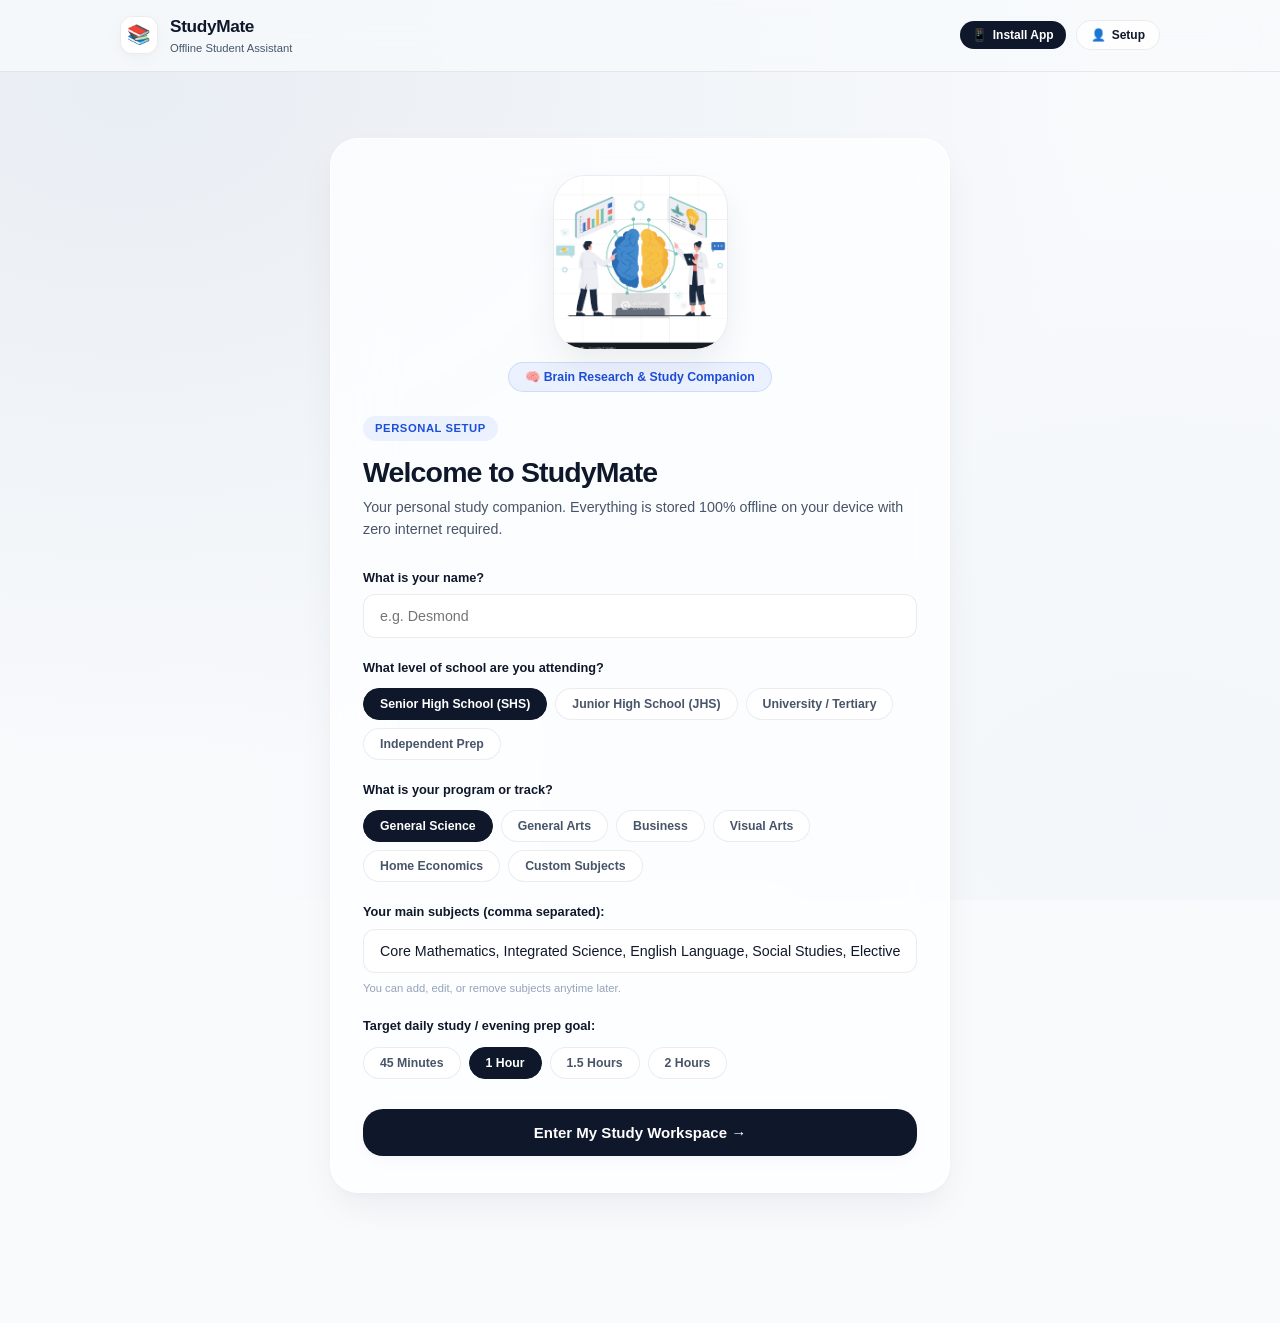
==== commit 3cb720c1: "Add native APK install option to web app with direct download" ====
--- a/index.html
+++ b/index.html
@@ -26,6 +26,10 @@
         </div>
 
         <div class="header-controls">
+          <button id="btn-install-apk" class="btn-liquid btn-liquid-primary" data-open-modal="modal-install-apk" style="font-size: 0.8rem; padding: 7px 12px; display: inline-flex; align-items: center; gap: 6px;" title="Install Standalone Android APK">
+            <span>📱</span>
+            <span class="btn-apk-label">Install App</span>
+          </button>
           <button id="btn-header-profile" class="btn-liquid btn-liquid-secondary" style="font-size: 0.8rem; padding: 7px 14px;" title="Profile & Settings">
             👤 <span id="header-user-label">Profile</span>
           </button>
@@ -389,6 +393,47 @@
               <p class="about-body-text">StudyMate was born out of one simple frustration — students spending more time managing their study apps than actually studying. We wanted something clean, fast, offline, and genuinely useful. No distractions. No subscriptions. Just focus.</p>
             </div>
 
+            <!-- Native Android App Install Card -->
+            <div class="liquid-card install-apk-card" style="margin: 18px 0; border: 1.5px solid rgba(59, 130, 246, 0.3); background: linear-gradient(135deg, rgba(239, 246, 255, 0.8), rgba(255, 255, 255, 0.95));">
+              <div style="display: flex; align-items: flex-start; justify-content: space-between; gap: 14px; flex-wrap: wrap;">
+                <div style="display: flex; align-items: center; gap: 14px;">
+                  <div style="width: 48px; height: 48px; border-radius: 14px; background: #0f172a; display: flex; align-items: center; justify-content: center; font-size: 1.6rem; color: #fff; box-shadow: 0 4px 12px rgba(15,23,42,0.15); flex-shrink: 0;">
+                    🤖
+                  </div>
+                  <div>
+                    <div style="display: flex; align-items: center; gap: 8px; flex-wrap: wrap;">
+                      <h3 class="about-section-heading" style="margin: 0; font-size: 1.05rem;">StudyMate for Android</h3>
+                      <span class="item-tag tag-blue" style="font-size: 0.7rem; padding: 2px 8px;">Official APK</span>
+                    </div>
+                    <p class="about-body-text" style="font-size: 0.82rem; margin: 4px 0 0 0; color: #475569;">
+                      Standalone offline Android app (4.2 MB). Fast, full-screen, with zero data usage.
+                    </p>
+                  </div>
+                </div>
+                <div style="display: flex; align-items: center; gap: 8px;">
+                  <a href="studymate.apk" download="StudyMate.apk" id="btn-download-apk-direct" class="btn-liquid btn-liquid-primary" style="display: inline-flex; align-items: center; gap: 6px; text-decoration: none; font-size: 0.85rem; padding: 9px 16px;">
+                    <span>⬇️</span> Download &amp; Install APK
+                  </a>
+                </div>
+              </div>
+              
+              <!-- Quick install guide steps -->
+              <div style="margin-top: 14px; padding-top: 12px; border-top: 1px solid rgba(15, 23, 42, 0.08); display: grid; grid-template-columns: repeat(auto-fit, minmax(180px, 1fr)); gap: 10px;">
+                <div style="display: flex; align-items: center; gap: 8px; font-size: 0.78rem; color: #64748b;">
+                  <span style="font-weight: 700; color: #0f172a; background: rgba(15,23,42,0.08); width: 20px; height: 20px; border-radius: 50%; display: inline-flex; align-items: center; justify-content: center; flex-shrink: 0;">1</span>
+                  <span>Tap <b>Download &amp; Install</b></span>
+                </div>
+                <div style="display: flex; align-items: center; gap: 8px; font-size: 0.78rem; color: #64748b;">
+                  <span style="font-weight: 700; color: #0f172a; background: rgba(15,23,42,0.08); width: 20px; height: 20px; border-radius: 50%; display: inline-flex; align-items: center; justify-content: center; flex-shrink: 0;">2</span>
+                  <span>Tap downloaded notification</span>
+                </div>
+                <div style="display: flex; align-items: center; gap: 8px; font-size: 0.78rem; color: #64748b;">
+                  <span style="font-weight: 700; color: #0f172a; background: rgba(15,23,42,0.08); width: 20px; height: 20px; border-radius: 50%; display: inline-flex; align-items: center; justify-content: center; flex-shrink: 0;">3</span>
+                  <span>Tap <b>Install</b> &amp; launch!</span>
+                </div>
+              </div>
+            </div>
+
             <!-- Offline Data Vault -->
             <div class="liquid-card backup-vault-card" style="margin: 18px 0;">
               <div style="display: flex; align-items: center; gap: 12px; margin-bottom: 8px;">
@@ -769,6 +814,56 @@
     </div>
   </div>
 
+  <!-- Modal 8: Install Standalone Android APK -->
+  <div class="liquid-modal-overlay" id="modal-install-apk">
+    <div class="liquid-modal-content" style="max-width: 480px;">
+      <div class="modal-header-row">
+        <div style="display: flex; align-items: center; gap: 8px;">
+          <span style="font-size: 1.3rem;">📱</span>
+          <h3 class="modal-title-text">Install StudyMate Android APK</h3>
+        </div>
+        <button class="modal-close-icon" data-close="modal-install-apk">&times;</button>
+      </div>
+
+      <div style="padding: 4px 0 16px 0;">
+        <div style="display: flex; align-items: center; gap: 14px; background: rgba(59, 130, 246, 0.06); border: 1px solid rgba(59, 130, 246, 0.15); border-radius: 12px; padding: 12px 14px; margin-bottom: 16px;">
+          <div style="font-size: 2rem;">⚡</div>
+          <div>
+            <div style="font-weight: 700; font-size: 0.92rem; color: var(--text-obsidian, #0f172a);">Fast &amp; 100% Offline</div>
+            <div style="font-size: 0.78rem; color: #64748b; margin-top: 2px;">No internet needed. Fullscreen immersive experience. Works natively on your phone.</div>
+          </div>
+        </div>
+
+        <div style="text-align: center; margin: 18px 0 20px 0;">
+          <a href="studymate.apk" download="StudyMate.apk" id="modal-btn-download-apk" class="btn-liquid btn-liquid-primary" style="display: inline-flex; align-items: center; justify-content: center; gap: 8px; width: 100%; text-decoration: none; font-size: 0.95rem; font-weight: 600; padding: 13px 20px;">
+            <span>⬇️</span> Download &amp; Install APK (4.2 MB)
+          </a>
+          <p style="font-size: 0.74rem; color: #94a3b8; margin: 8px 0 0 0;">Version 1.0.0 &bull; Standalone Android Build &bull; Android 5.0+</p>
+        </div>
+
+        <h4 style="font-size: 0.85rem; font-weight: 700; margin: 0 0 10px 0; color: #1e293b;">How to install on Android in 3 easy steps:</h4>
+        <div style="display: flex; flex-direction: column; gap: 10px;">
+          <div style="display: flex; gap: 10px; font-size: 0.8rem; align-items: flex-start;">
+            <div style="min-width: 22px; height: 22px; border-radius: 50%; background: #0f172a; color: #fff; display: flex; align-items: center; justify-content: center; font-size: 0.75rem; font-weight: 700; flex-shrink: 0;">1</div>
+            <div>Tap the blue <b>Download &amp; Install APK</b> button above.</div>
+          </div>
+          <div style="display: flex; gap: 10px; font-size: 0.8rem; align-items: flex-start;">
+            <div style="min-width: 22px; height: 22px; border-radius: 50%; background: #0f172a; color: #fff; display: flex; align-items: center; justify-content: center; font-size: 0.75rem; font-weight: 700; flex-shrink: 0;">2</div>
+            <div>When finished downloading, tap the notification or open your <b>Downloads</b> folder.</div>
+          </div>
+          <div style="display: flex; gap: 10px; font-size: 0.8rem; align-items: flex-start;">
+            <div style="min-width: 22px; height: 22px; border-radius: 50%; background: #0f172a; color: #fff; display: flex; align-items: center; justify-content: center; font-size: 0.75rem; font-weight: 700; flex-shrink: 0;">3</div>
+            <div>Tap <b>Install</b> (if prompted, enable <i>Allow from this source</i>). Done!</div>
+          </div>
+        </div>
+      </div>
+
+      <div style="display: flex; justify-content: flex-end; border-top: 1px solid rgba(15, 23, 42, 0.08); padding-top: 12px;">
+        <button type="button" class="btn-liquid btn-liquid-secondary" data-close="modal-install-apk">Close</button>
+      </div>
+    </div>
+  </div>
+
   <!-- Task Completion Celebration Overlay (Lottie Successfully Done) -->
   <div id="celebration-modal" class="celebration-overlay" style="display: none;">
     <div class="celebration-card">
--- a/styles.css
+++ b/styles.css
@@ -1842,6 +1842,25 @@
 }
 
 /* ==========================================================================
+   STANDALONE APK INSTALLER STYLES
+   ========================================================================== */
+.install-apk-card {
+  margin: 18px 0;
+  padding: 22px 24px;
+  border-radius: var(--radius-lg, 16px);
+}
+
+@media (max-width: 480px) {
+  #btn-install-apk .btn-apk-label {
+    display: none;
+  }
+  #btn-install-apk {
+    padding: 7px 10px !important;
+  }
+}
+
+
+/* ==========================================================================
    EXAM HORIZON (WASSCE / EXAM READINESS TRACKER) - Zero Neon, Pure Craft
    ========================================================================== */
 .horizon-card {
@@ -2131,3 +2150,22 @@
   margin: 18px 0;
   padding: 22px 24px;
 }
+
+/* ==========================================================================
+   STANDALONE APK INSTALLER STYLES
+   ========================================================================== */
+.install-apk-card {
+  margin: 18px 0;
+  padding: 22px 24px;
+  border-radius: var(--radius-lg, 16px);
+}
+
+@media (max-width: 480px) {
+  #btn-install-apk .btn-apk-label {
+    display: none;
+  }
+  #btn-install-apk {
+    padding: 7px 10px !important;
+  }
+}
+
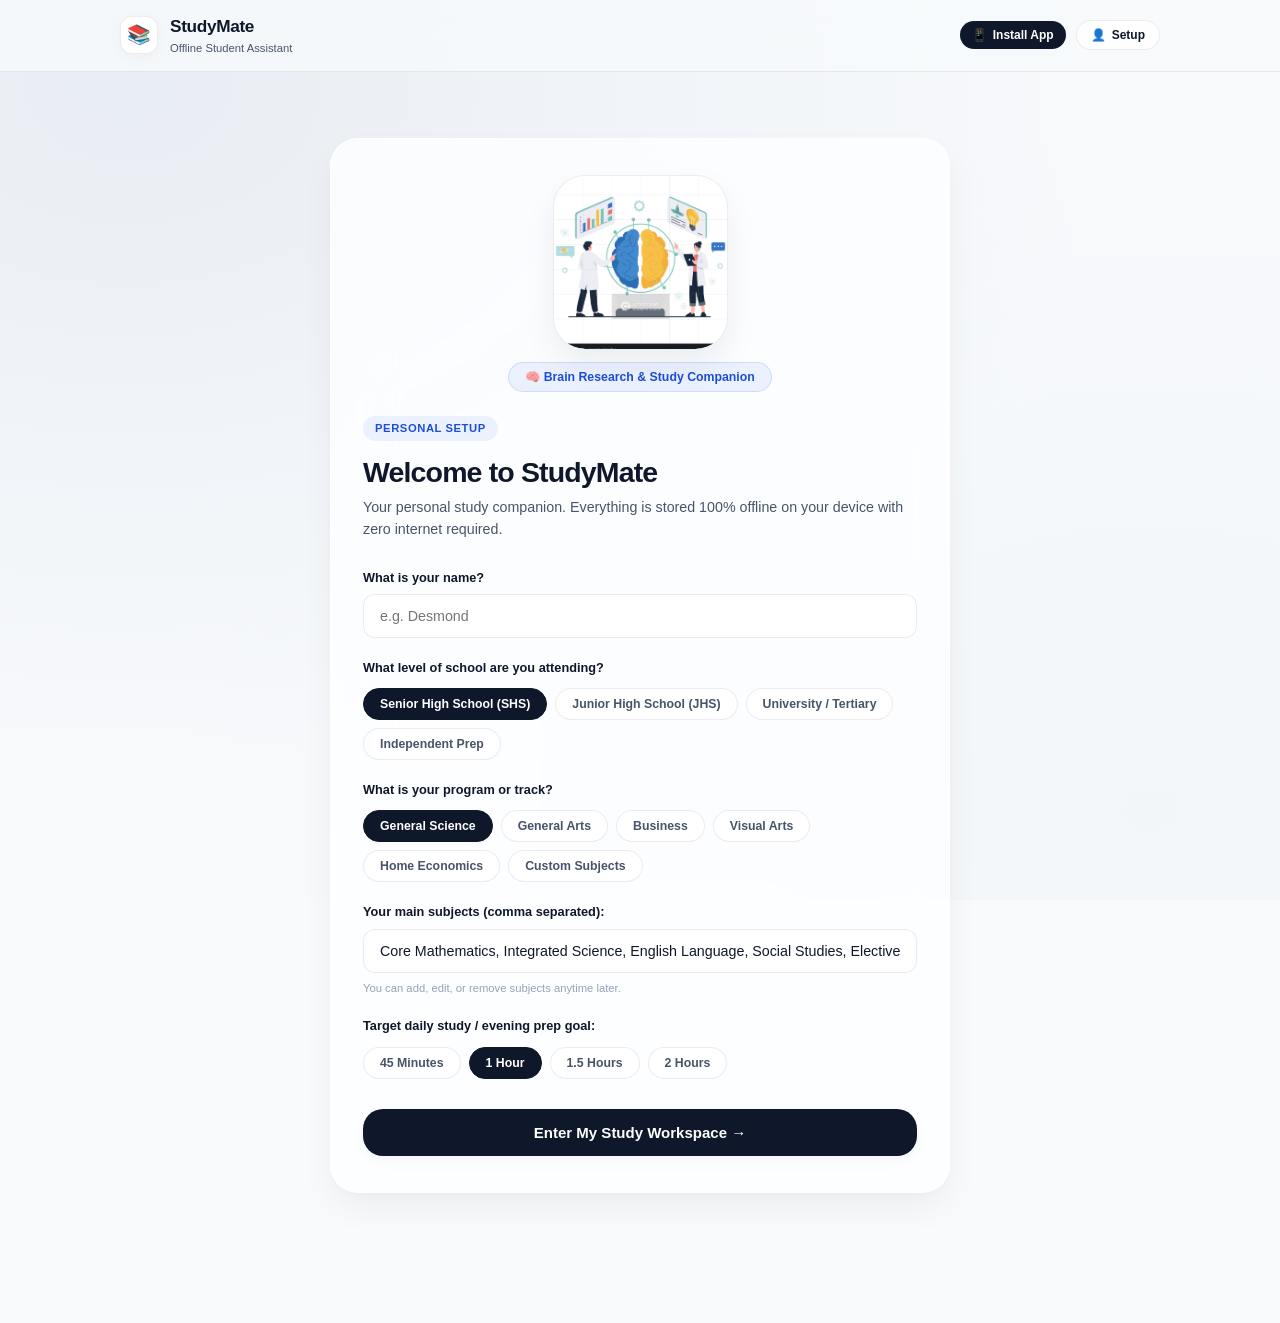
==== commit c04e585b: "Overhaul mobile responsiveness: iOS tab bar, bottom sheets, fluid header, and compact layout" ====
--- a/index.html
+++ b/index.html
@@ -115,12 +115,30 @@
         <!-- Segmented iOS Navigation Control -->
         <div class="segmented-nav-container">
           <div class="segmented-nav" id="segmented-nav">
-            <button class="segment-btn active" data-tab="assistant">Assistant</button>
-            <button class="segment-btn" data-tab="timetable">Timetable</button>
-            <button class="segment-btn" data-tab="assignments">Assignments & Tasks</button>
-            <button class="segment-btn" data-tab="goals">Goals & Habits</button>
-            <button class="segment-btn" data-tab="focus">Prep Timer</button>
-            <button class="segment-btn" data-tab="about">About</button>
+            <button class="segment-btn active" data-tab="assistant">
+              <span class="nav-icon">🧠</span>
+              <span class="nav-label">Assistant</span>
+            </button>
+            <button class="segment-btn" data-tab="timetable">
+              <span class="nav-icon">📅</span>
+              <span class="nav-label">Schedule</span>
+            </button>
+            <button class="segment-btn" data-tab="assignments">
+              <span class="nav-icon">📝</span>
+              <span class="nav-label">Tasks</span>
+            </button>
+            <button class="segment-btn" data-tab="goals">
+              <span class="nav-icon">🎯</span>
+              <span class="nav-label">Goals</span>
+            </button>
+            <button class="segment-btn" data-tab="focus">
+              <span class="nav-icon">⏱️</span>
+              <span class="nav-label">Timer</span>
+            </button>
+            <button class="segment-btn" data-tab="about">
+              <span class="nav-icon">ℹ️</span>
+              <span class="nav-label">About</span>
+            </button>
           </div>
         </div>
 
@@ -255,13 +273,13 @@
 
             <!-- Day Selector Pills -->
             <div class="chip-options-grid" id="timetable-day-chips" style="margin: 6px 0 14px 0;">
-              <button class="select-chip active" data-day="1">Monday</button>
-              <button class="select-chip" data-day="2">Tuesday</button>
-              <button class="select-chip" data-day="3">Wednesday</button>
-              <button class="select-chip" data-day="4">Thursday</button>
-              <button class="select-chip" data-day="5">Friday</button>
-              <button class="select-chip" data-day="6">Saturday</button>
-              <button class="select-chip" data-day="0">Sunday</button>
+              <button class="select-chip active" data-day="1"><span class="day-full">Monday</span><span class="day-short">Mon</span></button>
+              <button class="select-chip" data-day="2"><span class="day-full">Tuesday</span><span class="day-short">Tue</span></button>
+              <button class="select-chip" data-day="3"><span class="day-full">Wednesday</span><span class="day-short">Wed</span></button>
+              <button class="select-chip" data-day="4"><span class="day-full">Thursday</span><span class="day-short">Thu</span></button>
+              <button class="select-chip" data-day="5"><span class="day-full">Friday</span><span class="day-short">Fri</span></button>
+              <button class="select-chip" data-day="6"><span class="day-full">Saturday</span><span class="day-short">Sat</span></button>
+              <button class="select-chip" data-day="0"><span class="day-full">Sunday</span><span class="day-short">Sun</span></button>
             </div>
 
             <div class="liquid-card" id="timetable-content-card">
--- a/styles.css
+++ b/styles.css
@@ -73,6 +73,8 @@
 html,
 body {
   width: 100%;
+  max-width: 100vw;
+  overflow-x: hidden;
   min-height: 100vh;
   background-color: var(--bg-page);
   color: var(--text-primary);
@@ -1850,12 +1852,321 @@
   border-radius: var(--radius-lg, 16px);
 }
 
-@media (max-width: 480px) {
+/* ==========================================================================
+   MASTER-TIER MOBILE RESPONSIVE SYSTEM (iOS & Android Native Experience)
+   ========================================================================== */
+
+/* Day selector pill toggle */
+@media (min-width: 641px) {
+  .day-short {
+    display: none;
+  }
+}
+
+@media (max-width: 640px) {
+  .day-full {
+    display: none;
+  }
+  .day-short {
+    display: inline;
+  }
+}
+
+/* 1. Global Viewport & Flow Guards */
+html,
+body,
+.app-layout {
+  overflow-x: hidden !important;
+  max-width: 100vw !important;
+}
+
+/* 2. Mobile Responsive Rules (Screens <= 640px) */
+@media (max-width: 640px) {
+  /* Layout & Spacing */
+  .content-wrapper {
+    padding: 14px 12px calc(80px + env(safe-area-inset-bottom, 0px)) 12px !important;
+  }
+
+  /* Header */
+  .app-header {
+    padding: 10px 14px !important;
+  }
+
+  .brand-group {
+    gap: 8px !important;
+  }
+
+  .brand-mark {
+    width: 32px !important;
+    height: 32px !important;
+    font-size: 16px !important;
+  }
+
+  .brand-text-title {
+    font-size: 1.05rem !important;
+  }
+
+  .brand-text-sub {
+    display: none !important;
+  }
+
+  .header-controls {
+    gap: 6px !important;
+  }
+
+  #btn-install-apk {
+    padding: 6px 10px !important;
+    font-size: 0.78rem !important;
+  }
+
   #btn-install-apk .btn-apk-label {
-    display: none;
-  }
-  #btn-install-apk {
-    padding: 7px 10px !important;
+    display: none !important;
+  }
+
+  #btn-header-profile {
+    padding: 6px 10px !important;
+    font-size: 0.78rem !important;
+  }
+
+  #header-user-label {
+    display: none !important;
+  }
+
+  /* Bottom Navigation: True Mobile App Tab Bar */
+  .segmented-nav-container {
+    position: fixed !important;
+    bottom: 0 !important;
+    left: 0 !important;
+    right: 0 !important;
+    padding: 0 !important;
+    z-index: 950 !important;
+    pointer-events: auto !important;
+    background: rgba(255, 255, 255, 0.94) !important;
+    backdrop-filter: blur(24px) saturate(190%) !important;
+    -webkit-backdrop-filter: blur(24px) saturate(190%) !important;
+    border-top: 1px solid rgba(15, 23, 42, 0.08) !important;
+    box-shadow: 0 -4px 16px rgba(15, 23, 42, 0.04) !important;
+  }
+
+  .segmented-nav {
+    display: flex !important;
+    width: 100% !important;
+    max-width: 100vw !important;
+    border-radius: 0 !important;
+    border: none !important;
+    background: transparent !important;
+    box-shadow: none !important;
+    padding: 6px 2px calc(6px + env(safe-area-inset-bottom, 0px)) 2px !important;
+    gap: 2px !important;
+    justify-content: space-around !important;
+    overflow-x: hidden !important;
+  }
+
+  .segment-btn {
+    flex: 1 !important;
+    min-width: 0 !important;
+    padding: 5px 2px !important;
+    display: flex !important;
+    flex-direction: column !important;
+    align-items: center !important;
+    justify-content: center !important;
+    gap: 2px !important;
+    border-radius: 8px !important;
+    font-size: 0.65rem !important;
+    font-weight: 600 !important;
+    color: var(--text-secondary, #64748b) !important;
+  }
+
+  .segment-btn .nav-icon {
+    font-size: 1.15rem !important;
+    line-height: 1 !important;
+  }
+
+  .segment-btn .nav-label {
+    font-size: 0.64rem !important;
+    line-height: 1 !important;
+    letter-spacing: -0.01em !important;
+    white-space: nowrap !important;
+  }
+
+  .segment-btn.active {
+    background: rgba(15, 23, 42, 0.06) !important;
+    color: var(--text-primary, #0f172a) !important;
+    box-shadow: none !important;
+    font-weight: 700 !important;
+  }
+
+  /* Cards & Padding Reduction */
+  .liquid-card,
+  .liquid-assistant-card,
+  .intro-hero-card,
+  .backup-vault-card,
+  .install-apk-card {
+    padding: 16px 14px !important;
+    border-radius: var(--radius-md, 14px) !important;
+  }
+
+  .intro-container {
+    margin: 12px auto !important;
+  }
+
+  .intro-title {
+    font-size: 1.55rem !important;
+  }
+
+  /* Section Headers & Action Rows */
+  .section-header-row {
+    flex-wrap: wrap !important;
+    gap: 10px !important;
+    align-items: flex-start !important;
+  }
+
+  .section-title {
+    font-size: 1.05rem !important;
+  }
+
+  /* WASSCE Horizon Countdown */
+  .horizon-card {
+    padding: 16px 14px !important;
+  }
+
+  .horizon-countdown-row {
+    gap: 10px !important;
+  }
+
+  .horizon-big-num {
+    font-size: 2.7rem !important;
+  }
+
+  .horizon-metrics-row {
+    grid-template-columns: repeat(3, 1fr) !important;
+    gap: 6px !important;
+    text-align: center !important;
+    padding-top: 12px !important;
+  }
+
+  .horizon-metric-divider {
+    display: none !important;
+  }
+
+  .metric-val {
+    font-size: 0.8rem !important;
+  }
+
+  .metric-lbl {
+    font-size: 0.62rem !important;
+  }
+
+  /* Anti-Sack Kit Guardian */
+  .kit-card {
+    padding: 16px 14px !important;
+  }
+
+  .kit-item-row {
+    padding: 10px 0 !important;
+    gap: 8px !important;
+  }
+
+  .kit-item-name {
+    font-size: 0.82rem !important;
+  }
+
+  /* Timetable Day Chips */
+  #timetable-day-chips {
+    display: flex !important;
+    flex-wrap: nowrap !important;
+    overflow-x: auto !important;
+    gap: 6px !important;
+    padding: 4px 2px 8px 2px !important;
+    -webkit-overflow-scrolling: touch !important;
+    scrollbar-width: none !important;
+  }
+
+  #timetable-day-chips::-webkit-scrollbar {
+    display: none !important;
+  }
+
+  #timetable-day-chips .select-chip {
+    flex: 1 0 auto !important;
+    padding: 7px 11px !important;
+    font-size: 0.78rem !important;
+    text-align: center !important;
+  }
+
+  /* Modals: Convert to iOS / Android Bottom Sheets */
+  .liquid-modal-overlay {
+    align-items: flex-end !important;
+    padding: 0 !important;
+  }
+
+  .liquid-modal-content {
+    max-width: 100% !important;
+    width: 100% !important;
+    max-height: 86vh !important;
+    overflow-y: auto !important;
+    border-radius: 20px 20px 0 0 !important;
+    padding: 20px 16px calc(24px + env(safe-area-inset-bottom, 0px)) 16px !important;
+    box-shadow: 0 -8px 30px rgba(15, 23, 42, 0.15) !important;
+    transform: translateY(100%) !important;
+  }
+
+  .liquid-modal-overlay.active .liquid-modal-content {
+    transform: translateY(0) !important;
+  }
+
+  /* Inputs: 16px font prevents iOS Safari auto-zoom */
+  .input-liquid,
+  select.input-liquid,
+  textarea.input-liquid {
+    font-size: 16px !important;
+  }
+
+  /* Timer Display */
+  #timer-display {
+    font-size: 3.2rem !important;
+  }
+
+  /* Mascot Companion Card */
+  .mascot-companion-card {
+    padding: 14px !important;
+    gap: 12px !important;
+  }
+
+  .mascot-capsule {
+    width: 68px !important;
+    height: 68px !important;
+    min-width: 68px !important;
+    border-radius: 14px !important;
+  }
+
+  .mascot-speech-text {
+    font-size: 0.8rem !important;
+    line-height: 1.4 !important;
+  }
+
+  /* About Tab Cards */
+  .about-hero-banner {
+    padding: 24px 16px !important;
+  }
+
+  .about-hero-title {
+    font-size: 1.6rem !important;
+  }
+
+  .about-dev-card {
+    padding: 16px 14px !important;
+    gap: 12px !important;
+  }
+
+  .about-dev-avatar {
+    width: 42px !important;
+    height: 42px !important;
+    min-width: 42px !important;
+    font-size: 1.1rem !important;
+  }
+
+  .about-tech-grid {
+    grid-template-columns: repeat(2, 1fr) !important;
   }
 }
 
@@ -2160,12 +2471,321 @@
   border-radius: var(--radius-lg, 16px);
 }
 
-@media (max-width: 480px) {
+/* ==========================================================================
+   MASTER-TIER MOBILE RESPONSIVE SYSTEM (iOS & Android Native Experience)
+   ========================================================================== */
+
+/* Day selector pill toggle */
+@media (min-width: 641px) {
+  .day-short {
+    display: none;
+  }
+}
+
+@media (max-width: 640px) {
+  .day-full {
+    display: none;
+  }
+  .day-short {
+    display: inline;
+  }
+}
+
+/* 1. Global Viewport & Flow Guards */
+html,
+body,
+.app-layout {
+  overflow-x: hidden !important;
+  max-width: 100vw !important;
+}
+
+/* 2. Mobile Responsive Rules (Screens <= 640px) */
+@media (max-width: 640px) {
+  /* Layout & Spacing */
+  .content-wrapper {
+    padding: 14px 12px calc(80px + env(safe-area-inset-bottom, 0px)) 12px !important;
+  }
+
+  /* Header */
+  .app-header {
+    padding: 10px 14px !important;
+  }
+
+  .brand-group {
+    gap: 8px !important;
+  }
+
+  .brand-mark {
+    width: 32px !important;
+    height: 32px !important;
+    font-size: 16px !important;
+  }
+
+  .brand-text-title {
+    font-size: 1.05rem !important;
+  }
+
+  .brand-text-sub {
+    display: none !important;
+  }
+
+  .header-controls {
+    gap: 6px !important;
+  }
+
+  #btn-install-apk {
+    padding: 6px 10px !important;
+    font-size: 0.78rem !important;
+  }
+
   #btn-install-apk .btn-apk-label {
-    display: none;
-  }
-  #btn-install-apk {
-    padding: 7px 10px !important;
-  }
-}
-
+    display: none !important;
+  }
+
+  #btn-header-profile {
+    padding: 6px 10px !important;
+    font-size: 0.78rem !important;
+  }
+
+  #header-user-label {
+    display: none !important;
+  }
+
+  /* Bottom Navigation: True Mobile App Tab Bar */
+  .segmented-nav-container {
+    position: fixed !important;
+    bottom: 0 !important;
+    left: 0 !important;
+    right: 0 !important;
+    padding: 0 !important;
+    z-index: 950 !important;
+    pointer-events: auto !important;
+    background: rgba(255, 255, 255, 0.94) !important;
+    backdrop-filter: blur(24px) saturate(190%) !important;
+    -webkit-backdrop-filter: blur(24px) saturate(190%) !important;
+    border-top: 1px solid rgba(15, 23, 42, 0.08) !important;
+    box-shadow: 0 -4px 16px rgba(15, 23, 42, 0.04) !important;
+  }
+
+  .segmented-nav {
+    display: flex !important;
+    width: 100% !important;
+    max-width: 100vw !important;
+    border-radius: 0 !important;
+    border: none !important;
+    background: transparent !important;
+    box-shadow: none !important;
+    padding: 6px 2px calc(6px + env(safe-area-inset-bottom, 0px)) 2px !important;
+    gap: 2px !important;
+    justify-content: space-around !important;
+    overflow-x: hidden !important;
+  }
+
+  .segment-btn {
+    flex: 1 !important;
+    min-width: 0 !important;
+    padding: 5px 2px !important;
+    display: flex !important;
+    flex-direction: column !important;
+    align-items: center !important;
+    justify-content: center !important;
+    gap: 2px !important;
+    border-radius: 8px !important;
+    font-size: 0.65rem !important;
+    font-weight: 600 !important;
+    color: var(--text-secondary, #64748b) !important;
+  }
+
+  .segment-btn .nav-icon {
+    font-size: 1.15rem !important;
+    line-height: 1 !important;
+  }
+
+  .segment-btn .nav-label {
+    font-size: 0.64rem !important;
+    line-height: 1 !important;
+    letter-spacing: -0.01em !important;
+    white-space: nowrap !important;
+  }
+
+  .segment-btn.active {
+    background: rgba(15, 23, 42, 0.06) !important;
+    color: var(--text-primary, #0f172a) !important;
+    box-shadow: none !important;
+    font-weight: 700 !important;
+  }
+
+  /* Cards & Padding Reduction */
+  .liquid-card,
+  .liquid-assistant-card,
+  .intro-hero-card,
+  .backup-vault-card,
+  .install-apk-card {
+    padding: 16px 14px !important;
+    border-radius: var(--radius-md, 14px) !important;
+  }
+
+  .intro-container {
+    margin: 12px auto !important;
+  }
+
+  .intro-title {
+    font-size: 1.55rem !important;
+  }
+
+  /* Section Headers & Action Rows */
+  .section-header-row {
+    flex-wrap: wrap !important;
+    gap: 10px !important;
+    align-items: flex-start !important;
+  }
+
+  .section-title {
+    font-size: 1.05rem !important;
+  }
+
+  /* WASSCE Horizon Countdown */
+  .horizon-card {
+    padding: 16px 14px !important;
+  }
+
+  .horizon-countdown-row {
+    gap: 10px !important;
+  }
+
+  .horizon-big-num {
+    font-size: 2.7rem !important;
+  }
+
+  .horizon-metrics-row {
+    grid-template-columns: repeat(3, 1fr) !important;
+    gap: 6px !important;
+    text-align: center !important;
+    padding-top: 12px !important;
+  }
+
+  .horizon-metric-divider {
+    display: none !important;
+  }
+
+  .metric-val {
+    font-size: 0.8rem !important;
+  }
+
+  .metric-lbl {
+    font-size: 0.62rem !important;
+  }
+
+  /* Anti-Sack Kit Guardian */
+  .kit-card {
+    padding: 16px 14px !important;
+  }
+
+  .kit-item-row {
+    padding: 10px 0 !important;
+    gap: 8px !important;
+  }
+
+  .kit-item-name {
+    font-size: 0.82rem !important;
+  }
+
+  /* Timetable Day Chips */
+  #timetable-day-chips {
+    display: flex !important;
+    flex-wrap: nowrap !important;
+    overflow-x: auto !important;
+    gap: 6px !important;
+    padding: 4px 2px 8px 2px !important;
+    -webkit-overflow-scrolling: touch !important;
+    scrollbar-width: none !important;
+  }
+
+  #timetable-day-chips::-webkit-scrollbar {
+    display: none !important;
+  }
+
+  #timetable-day-chips .select-chip {
+    flex: 1 0 auto !important;
+    padding: 7px 11px !important;
+    font-size: 0.78rem !important;
+    text-align: center !important;
+  }
+
+  /* Modals: Convert to iOS / Android Bottom Sheets */
+  .liquid-modal-overlay {
+    align-items: flex-end !important;
+    padding: 0 !important;
+  }
+
+  .liquid-modal-content {
+    max-width: 100% !important;
+    width: 100% !important;
+    max-height: 86vh !important;
+    overflow-y: auto !important;
+    border-radius: 20px 20px 0 0 !important;
+    padding: 20px 16px calc(24px + env(safe-area-inset-bottom, 0px)) 16px !important;
+    box-shadow: 0 -8px 30px rgba(15, 23, 42, 0.15) !important;
+    transform: translateY(100%) !important;
+  }
+
+  .liquid-modal-overlay.active .liquid-modal-content {
+    transform: translateY(0) !important;
+  }
+
+  /* Inputs: 16px font prevents iOS Safari auto-zoom */
+  .input-liquid,
+  select.input-liquid,
+  textarea.input-liquid {
+    font-size: 16px !important;
+  }
+
+  /* Timer Display */
+  #timer-display {
+    font-size: 3.2rem !important;
+  }
+
+  /* Mascot Companion Card */
+  .mascot-companion-card {
+    padding: 14px !important;
+    gap: 12px !important;
+  }
+
+  .mascot-capsule {
+    width: 68px !important;
+    height: 68px !important;
+    min-width: 68px !important;
+    border-radius: 14px !important;
+  }
+
+  .mascot-speech-text {
+    font-size: 0.8rem !important;
+    line-height: 1.4 !important;
+  }
+
+  /* About Tab Cards */
+  .about-hero-banner {
+    padding: 24px 16px !important;
+  }
+
+  .about-hero-title {
+    font-size: 1.6rem !important;
+  }
+
+  .about-dev-card {
+    padding: 16px 14px !important;
+    gap: 12px !important;
+  }
+
+  .about-dev-avatar {
+    width: 42px !important;
+    height: 42px !important;
+    min-width: 42px !important;
+    font-size: 1.1rem !important;
+  }
+
+  .about-tech-grid {
+    grid-template-columns: repeat(2, 1fr) !important;
+  }
+}
+
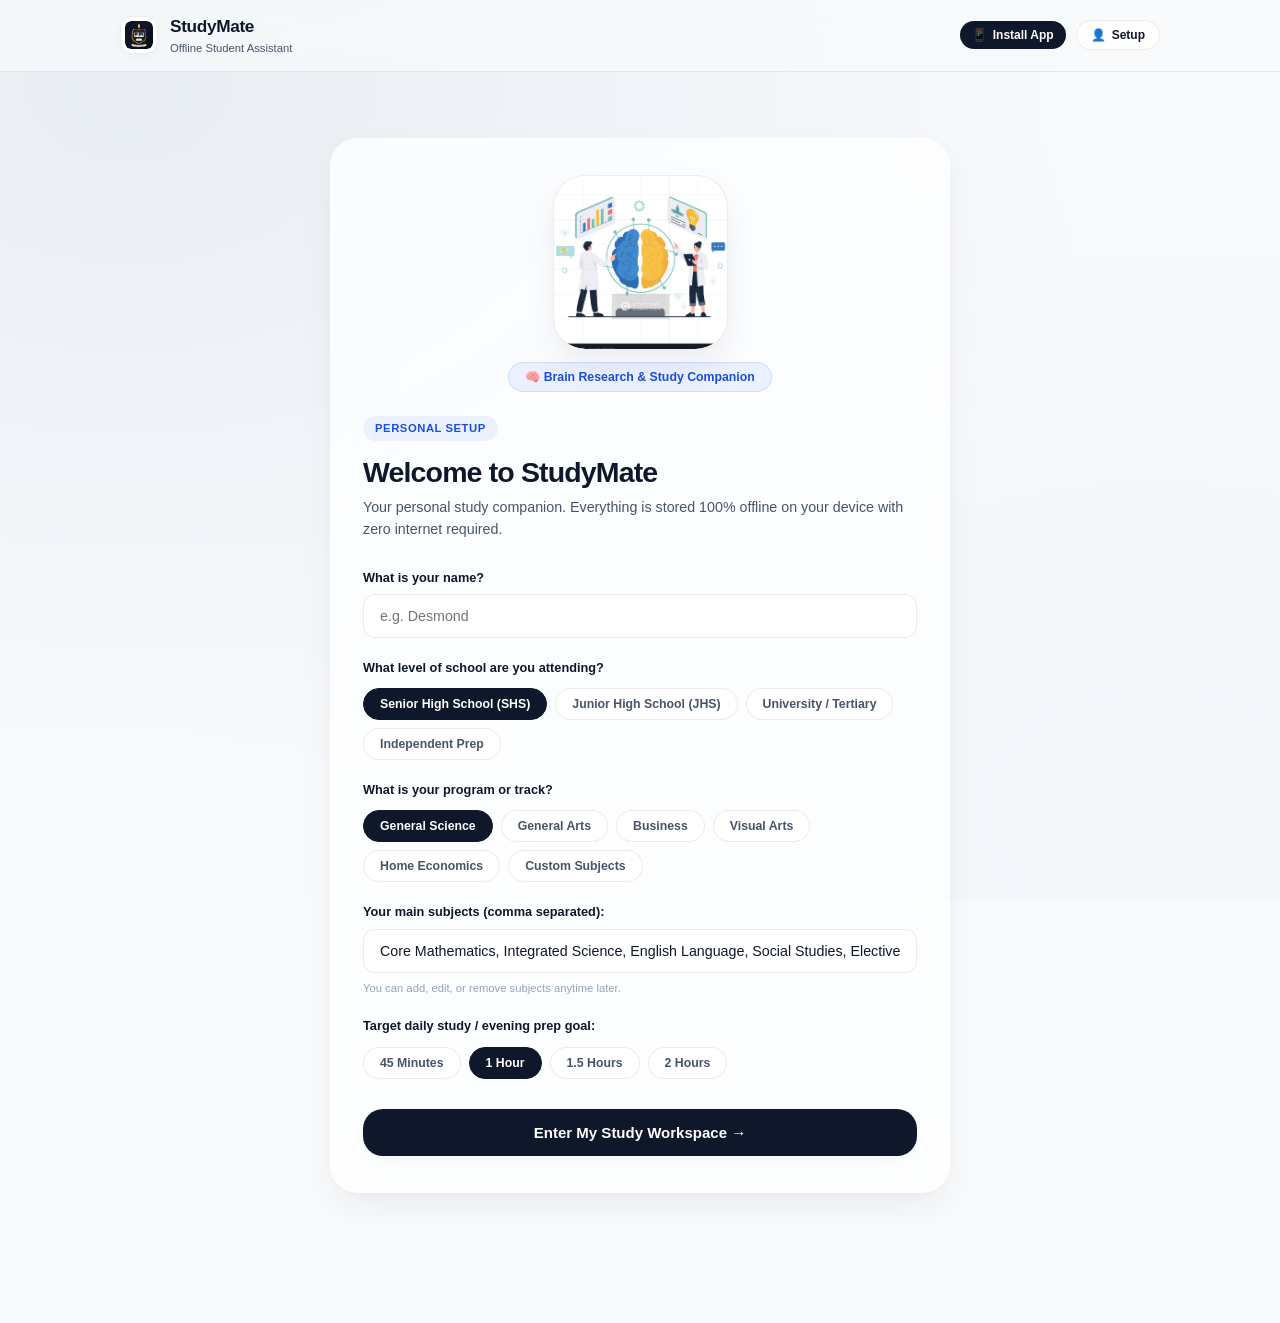
==== commit 9241b40f: "Create Achimota School crest icon with Aggrey piano keys and torch" ====
--- a/index.html
+++ b/index.html
@@ -1,5 +1,6 @@
 <!DOCTYPE html>
 <html lang="en">
+
 <head>
   <meta charset="UTF-8">
   <meta name="viewport" content="width=device-width, initial-scale=1.0, viewport-fit=cover">
@@ -8,17 +9,20 @@
   <meta name="theme-color" content="#f8fafc">
   <meta name="apple-mobile-web-app-capable" content="yes">
   <meta name="apple-mobile-web-app-status-bar-style" content="default">
+  <link rel="icon" type="image/svg+xml" href="icon.svg">
+  <link rel="apple-touch-icon" href="icon.svg">
   <link rel="manifest" href="manifest.json">
   <link rel="stylesheet" href="styles.css">
 </head>
+
 <body>
   <div class="app-layout">
-    
+
     <!-- Top Fluid Header -->
     <header class="app-header">
       <div class="header-inner">
         <div class="brand-group">
-          <div class="brand-mark">📚</div>
+          <div class="brand-mark" style="padding: 2px;"><img src="icon.svg" alt="Achimota School Badge" style="width: 28px; height: 28px; border-radius: 6px; display: block;"></div>
           <div>
             <h1 class="brand-text-title">StudyMate</h1>
             <p class="brand-text-sub">Offline Student Assistant</p>
@@ -26,11 +30,14 @@
         </div>
 
         <div class="header-controls">
-          <button id="btn-install-apk" class="btn-liquid btn-liquid-primary" data-open-modal="modal-install-apk" style="font-size: 0.8rem; padding: 7px 12px; display: inline-flex; align-items: center; gap: 6px;" title="Install Standalone Android APK">
+          <button id="btn-install-apk" class="btn-liquid btn-liquid-primary" data-open-modal="modal-install-apk"
+            style="font-size: 0.8rem; padding: 7px 12px; display: inline-flex; align-items: center; gap: 6px;"
+            title="Install Standalone Android APK">
             <span>📱</span>
             <span class="btn-apk-label">Install App</span>
           </button>
-          <button id="btn-header-profile" class="btn-liquid btn-liquid-secondary" style="font-size: 0.8rem; padding: 7px 14px;" title="Profile & Settings">
+          <button id="btn-header-profile" class="btn-liquid btn-liquid-secondary"
+            style="font-size: 0.8rem; padding: 7px 14px;" title="Profile & Settings">
             👤 <span id="header-user-label">Profile</span>
           </button>
         </div>
@@ -51,22 +58,27 @@
           </div>
           <span class="intro-badge">Personal Setup</span>
           <h2 class="intro-title">Welcome to StudyMate</h2>
-          <p class="intro-subtitle">Your personal study companion. Everything is stored 100% offline on your device with zero internet required.</p>
+          <p class="intro-subtitle">Your personal study companion. Everything is stored 100% offline on your device with
+            zero internet required.</p>
 
           <form id="form-intro-setup" class="intro-form">
             <!-- Name Field -->
             <div class="form-field-group">
               <label for="intro-name" class="field-label">What is your name?</label>
-              <input type="text" id="intro-name" class="input-liquid" placeholder="e.g. Desmond" required autocomplete="name">
+              <input type="text" id="intro-name" class="input-liquid" placeholder="e.g. Desmond" required
+                autocomplete="name">
             </div>
 
             <!-- School Level -->
             <div class="form-field-group">
               <label class="field-label">What level of school are you attending?</label>
               <div class="chip-options-grid" id="school-level-chips">
-                <button type="button" class="select-chip active" data-level="Senior High School (SHS)">Senior High School (SHS)</button>
-                <button type="button" class="select-chip" data-level="Junior High School (JHS)">Junior High School (JHS)</button>
-                <button type="button" class="select-chip" data-level="University / Tertiary">University / Tertiary</button>
+                <button type="button" class="select-chip active" data-level="Senior High School (SHS)">Senior High
+                  School (SHS)</button>
+                <button type="button" class="select-chip" data-level="Junior High School (JHS)">Junior High School
+                  (JHS)</button>
+                <button type="button" class="select-chip" data-level="University / Tertiary">University /
+                  Tertiary</button>
                 <button type="button" class="select-chip" data-level="Independent / NovDec">Independent Prep</button>
               </div>
             </div>
@@ -87,7 +99,8 @@
             <!-- Subjects to Include -->
             <div class="form-field-group">
               <label for="intro-subjects-input" class="field-label">Your main subjects (comma separated):</label>
-              <input type="text" id="intro-subjects-input" class="input-liquid" value="Core Mathematics, Integrated Science, English Language, Social Studies, Elective Mathematics, Physics, Chemistry, Biology">
+              <input type="text" id="intro-subjects-input" class="input-liquid"
+                value="Core Mathematics, Integrated Science, English Language, Social Studies, Elective Mathematics, Physics, Chemistry, Biology">
               <span class="field-hint">You can add, edit, or remove subjects anytime later.</span>
             </div>
 
@@ -111,7 +124,7 @@
 
       <!-- ================= 2. PERSONAL DASHBOARD (ACTIVE WORKSPACE) ================= -->
       <section id="view-dashboard" class="dashboard-view" style="display: none;">
-        
+
         <!-- Segmented iOS Navigation Control -->
         <div class="segmented-nav-container">
           <div class="segmented-nav" id="segmented-nav">
@@ -150,13 +163,15 @@
               <span class="assistant-copilot-tag">✨ Personal Study Copilot</span>
             </div>
             <p class="assistant-body-message" id="dash-assistant-msg">
-              Welcome to your personal study hub. All your timetable slots, deadlines, and study streaks will be organized right here.
+              Welcome to your personal study hub. All your timetable slots, deadlines, and study streaks will be
+              organized right here.
             </p>
 
             <!-- Interactive Animated Study Buddy -->
             <div class="mascot-companion-card" id="mascot-companion-widget">
               <div class="mascot-capsule" id="mascot-tap-trigger" title="Tap for study insight!">
-                <img src="People working on Brain Research Insight.png" alt="Brain Research Insight" class="mascot-img" id="assistant-mascot-img">
+                <img src="People working on Brain Research Insight.png" alt="Brain Research Insight" class="mascot-img"
+                  id="assistant-mascot-img">
                 <div class="mascot-tap-hint">Tap me! ⚡</div>
               </div>
               <div class="mascot-speech-content">
@@ -165,7 +180,8 @@
                   <span class="mascot-status-tag" id="companion-status-tag">Deep Focus</span>
                 </div>
                 <div class="mascot-speech-bubble" id="companion-speech-bubble">
-                  <p id="companion-speech-text">“Ready to dive into focused study & insight? Let's build some serious momentum!”</p>
+                  <p id="companion-speech-text">“Ready to dive into focused study & insight? Let's build some serious
+                    momentum!”</p>
                 </div>
               </div>
             </div>
@@ -174,7 +190,8 @@
               <div class="callout-icon-circle" id="dash-callout-icon">📋</div>
               <div>
                 <div class="callout-heading" id="dash-callout-title">Ready to set up your schedule?</div>
-                <div class="callout-desc" id="dash-callout-desc">You can start by adding your class periods, upcoming homework, or evening prep targets.</div>
+                <div class="callout-desc" id="dash-callout-desc">You can start by adding your class periods, upcoming
+                  homework, or evening prep targets.</div>
               </div>
             </div>
 
@@ -193,7 +210,8 @@
                   <span class="horizon-eyebrow">📅 EXAM HORIZON</span>
                   <h3 class="horizon-name" id="horizon-exam-name">WASSCE</h3>
                 </div>
-                <button class="btn-horizon-config" id="btn-config-exam" type="button" title="Set target exam or date">⚙ Configure</button>
+                <button class="btn-horizon-config" id="btn-config-exam" type="button" title="Set target exam or date">⚙
+                  Configure</button>
               </div>
 
               <div class="horizon-days-stat">
@@ -237,9 +255,11 @@
                     <span class="kit-status-tag" id="kit-packed-status">0/0 Packed</span>
                   </div>
                   <h3 class="kit-title" id="kit-schedule-heading">Tomorrow's Kit Checklist</h3>
-                  <p class="kit-sub" id="kit-schedule-sub">Never get sacked from class for missing graph books, mathsets, or lab gear.</p>
-                </div>
-                <button class="btn-liquid btn-liquid-secondary" style="font-size: 0.74rem; padding: 5px 12px;" id="btn-add-kit-item" type="button">+ Add Kit Item</button>
+                  <p class="kit-sub" id="kit-schedule-sub">Never get sacked from class for missing graph books,
+                    mathsets, or lab gear.</p>
+                </div>
+                <button class="btn-liquid btn-liquid-secondary" style="font-size: 0.74rem; padding: 5px 12px;"
+                  id="btn-add-kit-item" type="button">+ Add Kit Item</button>
               </div>
 
               <div class="kit-items-list" id="kit-items-container">
@@ -273,13 +293,20 @@
 
             <!-- Day Selector Pills -->
             <div class="chip-options-grid" id="timetable-day-chips" style="margin: 6px 0 14px 0;">
-              <button class="select-chip active" data-day="1"><span class="day-full">Monday</span><span class="day-short">Mon</span></button>
-              <button class="select-chip" data-day="2"><span class="day-full">Tuesday</span><span class="day-short">Tue</span></button>
-              <button class="select-chip" data-day="3"><span class="day-full">Wednesday</span><span class="day-short">Wed</span></button>
-              <button class="select-chip" data-day="4"><span class="day-full">Thursday</span><span class="day-short">Thu</span></button>
-              <button class="select-chip" data-day="5"><span class="day-full">Friday</span><span class="day-short">Fri</span></button>
-              <button class="select-chip" data-day="6"><span class="day-full">Saturday</span><span class="day-short">Sat</span></button>
-              <button class="select-chip" data-day="0"><span class="day-full">Sunday</span><span class="day-short">Sun</span></button>
+              <button class="select-chip active" data-day="1"><span class="day-full">Monday</span><span
+                  class="day-short">Mon</span></button>
+              <button class="select-chip" data-day="2"><span class="day-full">Tuesday</span><span
+                  class="day-short">Tue</span></button>
+              <button class="select-chip" data-day="3"><span class="day-full">Wednesday</span><span
+                  class="day-short">Wed</span></button>
+              <button class="select-chip" data-day="4"><span class="day-full">Thursday</span><span
+                  class="day-short">Thu</span></button>
+              <button class="select-chip" data-day="5"><span class="day-full">Friday</span><span
+                  class="day-short">Fri</span></button>
+              <button class="select-chip" data-day="6"><span class="day-full">Saturday</span><span
+                  class="day-short">Sat</span></button>
+              <button class="select-chip" data-day="0"><span class="day-full">Sunday</span><span
+                  class="day-short">Sun</span></button>
             </div>
 
             <div class="liquid-card" id="timetable-content-card">
@@ -351,32 +378,43 @@
                 </div>
               </div>
 
-              <div style="font-size: 0.85rem; font-weight: 700; color: var(--text-secondary); margin-bottom: 8px;" id="timer-subject-label">General Study</div>
-              <div style="font-size: 3.8rem; font-weight: 800; letter-spacing: -0.04em; color: var(--text-primary); line-height: 1;" id="timer-display">25:00</div>
-              <div style="font-size: 0.85rem; font-weight: 600; color: var(--text-muted); margin-top: 8px;" id="timer-mode-name">Focus Session • 5m Rest Scheduled</div>
+              <div style="font-size: 0.85rem; font-weight: 700; color: var(--text-secondary); margin-bottom: 8px;"
+                id="timer-subject-label">General Study</div>
+              <div
+                style="font-size: 3.8rem; font-weight: 800; letter-spacing: -0.04em; color: var(--text-primary); line-height: 1;"
+                id="timer-display">25:00</div>
+              <div style="font-size: 0.85rem; font-weight: 600; color: var(--text-muted); margin-top: 8px;"
+                id="timer-mode-name">Focus Session • 5m Rest Scheduled</div>
 
               <!-- End of Focus / Rest Transition Card -->
-              <div id="timer-rest-card" class="assistant-callout-liquid" style="display: none; max-width: 480px; margin: 18px auto 0 auto; text-align: left;">
+              <div id="timer-rest-card" class="assistant-callout-liquid"
+                style="display: none; max-width: 480px; margin: 18px auto 0 auto; text-align: left;">
                 <div class="callout-icon-circle">☕</div>
                 <div style="flex: 1;">
                   <div class="callout-heading" id="rest-card-heading">Focus Complete! Time to Recharge.</div>
-                  <div class="callout-desc" id="rest-card-desc">You've completed your study session. Taking a quick break helps retain information.</div>
+                  <div class="callout-desc" id="rest-card-desc">You've completed your study session. Taking a quick
+                    break helps retain information.</div>
                   <div style="display: flex; gap: 8px; margin-top: 10px;">
-                    <button id="btn-start-rest" class="btn-liquid btn-liquid-primary" style="font-size: 0.8rem; padding: 6px 14px;">Start Rest (<span id="rest-duration-text">5m</span>)</button>
-                    <button id="btn-skip-rest" class="btn-liquid btn-liquid-secondary" style="font-size: 0.8rem; padding: 6px 12px;">Skip Break</button>
+                    <button id="btn-start-rest" class="btn-liquid btn-liquid-primary"
+                      style="font-size: 0.8rem; padding: 6px 14px;">Start Rest (<span
+                        id="rest-duration-text">5m</span>)</button>
+                    <button id="btn-skip-rest" class="btn-liquid btn-liquid-secondary"
+                      style="font-size: 0.8rem; padding: 6px 12px;">Skip Break</button>
                   </div>
                 </div>
               </div>
 
               <!-- 5 Presets + Custom Button -->
-              <div class="chip-options-grid" style="justify-content: center; margin: 24px 0 16px 0;" id="timer-preset-chips">
+              <div class="chip-options-grid" style="justify-content: center; margin: 24px 0 16px 0;"
+                id="timer-preset-chips">
                 <!-- Populated dynamically via app.js -->
               </div>
 
               <!-- Controls -->
               <div style="display: flex; justify-content: center; gap: 14px;">
                 <button id="btn-timer-reset" class="btn-liquid btn-liquid-secondary">Reset</button>
-                <button id="btn-timer-toggle" class="btn-liquid btn-liquid-primary" style="padding: 12px 32px; font-size: 0.95rem;">
+                <button id="btn-timer-toggle" class="btn-liquid btn-liquid-primary"
+                  style="padding: 12px 32px; font-size: 0.95rem;">
                   <span id="timer-toggle-label">Start Focus</span>
                 </button>
               </div>
@@ -408,19 +446,25 @@
             <div class="liquid-card about-mission-card" style="margin: 18px 0;">
               <div class="about-mission-icon">🎯</div>
               <h3 class="about-section-heading">Our Mission</h3>
-              <p class="about-body-text">StudyMate was born out of one simple frustration — students spending more time managing their study apps than actually studying. We wanted something clean, fast, offline, and genuinely useful. No distractions. No subscriptions. Just focus.</p>
+              <p class="about-body-text">StudyMate was born out of one simple frustration — students spending more time
+                managing their study apps than actually studying. We wanted something clean, fast, offline, and
+                genuinely useful. No distractions. No subscriptions. Just focus.</p>
             </div>
 
             <!-- Native Android App Install Card -->
-            <div class="liquid-card install-apk-card" style="margin: 18px 0; border: 1.5px solid rgba(59, 130, 246, 0.3); background: linear-gradient(135deg, rgba(239, 246, 255, 0.8), rgba(255, 255, 255, 0.95));">
-              <div style="display: flex; align-items: flex-start; justify-content: space-between; gap: 14px; flex-wrap: wrap;">
+            <div class="liquid-card install-apk-card"
+              style="margin: 18px 0; border: 1.5px solid rgba(59, 130, 246, 0.3); background: linear-gradient(135deg, rgba(239, 246, 255, 0.8), rgba(255, 255, 255, 0.95));">
+              <div
+                style="display: flex; align-items: flex-start; justify-content: space-between; gap: 14px; flex-wrap: wrap;">
                 <div style="display: flex; align-items: center; gap: 14px;">
-                  <div style="width: 48px; height: 48px; border-radius: 14px; background: #0f172a; display: flex; align-items: center; justify-content: center; font-size: 1.6rem; color: #fff; box-shadow: 0 4px 12px rgba(15,23,42,0.15); flex-shrink: 0;">
+                  <div
+                    style="width: 48px; height: 48px; border-radius: 14px; background: #0f172a; display: flex; align-items: center; justify-content: center; font-size: 1.6rem; color: #fff; box-shadow: 0 4px 12px rgba(15,23,42,0.15); flex-shrink: 0;">
                     🤖
                   </div>
                   <div>
                     <div style="display: flex; align-items: center; gap: 8px; flex-wrap: wrap;">
-                      <h3 class="about-section-heading" style="margin: 0; font-size: 1.05rem;">StudyMate for Android</h3>
+                      <h3 class="about-section-heading" style="margin: 0; font-size: 1.05rem;">StudyMate for Android
+                      </h3>
                       <span class="item-tag tag-blue" style="font-size: 0.7rem; padding: 2px 8px;">Official APK</span>
                     </div>
                     <p class="about-body-text" style="font-size: 0.82rem; margin: 4px 0 0 0; color: #475569;">
@@ -429,24 +473,30 @@
                   </div>
                 </div>
                 <div style="display: flex; align-items: center; gap: 8px;">
-                  <a href="studymate.apk" download="StudyMate.apk" id="btn-download-apk-direct" class="btn-liquid btn-liquid-primary" style="display: inline-flex; align-items: center; gap: 6px; text-decoration: none; font-size: 0.85rem; padding: 9px 16px;">
+                  <a href="studymate.apk" download="StudyMate.apk" id="btn-download-apk-direct"
+                    class="btn-liquid btn-liquid-primary"
+                    style="display: inline-flex; align-items: center; gap: 6px; text-decoration: none; font-size: 0.85rem; padding: 9px 16px;">
                     <span>⬇️</span> Download &amp; Install APK
                   </a>
                 </div>
               </div>
-              
+
               <!-- Quick install guide steps -->
-              <div style="margin-top: 14px; padding-top: 12px; border-top: 1px solid rgba(15, 23, 42, 0.08); display: grid; grid-template-columns: repeat(auto-fit, minmax(180px, 1fr)); gap: 10px;">
+              <div
+                style="margin-top: 14px; padding-top: 12px; border-top: 1px solid rgba(15, 23, 42, 0.08); display: grid; grid-template-columns: repeat(auto-fit, minmax(180px, 1fr)); gap: 10px;">
                 <div style="display: flex; align-items: center; gap: 8px; font-size: 0.78rem; color: #64748b;">
-                  <span style="font-weight: 700; color: #0f172a; background: rgba(15,23,42,0.08); width: 20px; height: 20px; border-radius: 50%; display: inline-flex; align-items: center; justify-content: center; flex-shrink: 0;">1</span>
+                  <span
+                    style="font-weight: 700; color: #0f172a; background: rgba(15,23,42,0.08); width: 20px; height: 20px; border-radius: 50%; display: inline-flex; align-items: center; justify-content: center; flex-shrink: 0;">1</span>
                   <span>Tap <b>Download &amp; Install</b></span>
                 </div>
                 <div style="display: flex; align-items: center; gap: 8px; font-size: 0.78rem; color: #64748b;">
-                  <span style="font-weight: 700; color: #0f172a; background: rgba(15,23,42,0.08); width: 20px; height: 20px; border-radius: 50%; display: inline-flex; align-items: center; justify-content: center; flex-shrink: 0;">2</span>
+                  <span
+                    style="font-weight: 700; color: #0f172a; background: rgba(15,23,42,0.08); width: 20px; height: 20px; border-radius: 50%; display: inline-flex; align-items: center; justify-content: center; flex-shrink: 0;">2</span>
                   <span>Tap downloaded notification</span>
                 </div>
                 <div style="display: flex; align-items: center; gap: 8px; font-size: 0.78rem; color: #64748b;">
-                  <span style="font-weight: 700; color: #0f172a; background: rgba(15,23,42,0.08); width: 20px; height: 20px; border-radius: 50%; display: inline-flex; align-items: center; justify-content: center; flex-shrink: 0;">3</span>
+                  <span
+                    style="font-weight: 700; color: #0f172a; background: rgba(15,23,42,0.08); width: 20px; height: 20px; border-radius: 50%; display: inline-flex; align-items: center; justify-content: center; flex-shrink: 0;">3</span>
                   <span>Tap <b>Install</b> &amp; launch!</span>
                 </div>
               </div>
@@ -458,12 +508,15 @@
                 <span style="font-size: 1.4rem;">🛡️</span>
                 <div>
                   <h3 class="about-section-heading" style="margin-bottom: 2px;">Offline Data Vault</h3>
-                  <p class="about-body-text" style="font-size: 0.8rem; margin: 0;">Export your entire schedule, tasks, habits, and kit to a safe JSON file or restore anytime.</p>
+                  <p class="about-body-text" style="font-size: 0.8rem; margin: 0;">Export your entire schedule, tasks,
+                    habits, and kit to a safe JSON file or restore anytime.</p>
                 </div>
               </div>
               <div style="display: flex; gap: 10px; margin-top: 14px; flex-wrap: wrap;">
-                <button id="btn-about-export-backup" class="btn-liquid btn-liquid-primary" style="font-size: 0.78rem;" type="button">⬇ Export Full Backup (.json)</button>
-                <button id="btn-about-trigger-import" class="btn-liquid btn-liquid-secondary" style="font-size: 0.78rem;" type="button">⬆ Restore from File</button>
+                <button id="btn-about-export-backup" class="btn-liquid btn-liquid-primary" style="font-size: 0.78rem;"
+                  type="button">⬇ Export Full Backup (.json)</button>
+                <button id="btn-about-trigger-import" class="btn-liquid btn-liquid-secondary"
+                  style="font-size: 0.78rem;" type="button">⬆ Restore from File</button>
               </div>
             </div>
 
@@ -476,7 +529,9 @@
               <div class="about-dev-info">
                 <div class="about-dev-name">Desmond</div>
                 <div class="about-dev-role">Co-Founder &amp; Lead Developer</div>
-                <p class="about-dev-bio">The architect behind StudyMate. Desmond handles the core logic, UI systems, and the grand vision of what a student productivity tool should feel like. Ships features fast, thinks deep.</p>
+                <p class="about-dev-bio">The architect behind StudyMate. Desmond handles the core logic, UI systems, and
+                  the grand vision of what a student productivity tool should feel like. Ships features fast, thinks
+                  deep.</p>
                 <div class="about-dev-tags">
                   <span class="item-tag tag-blue">JavaScript</span>
                   <span class="item-tag tag-green">UI/UX</span>
@@ -487,11 +542,14 @@
 
             <!-- Dev Card 2 -->
             <div class="about-dev-card" style="margin-top: 14px;">
-              <div class="about-dev-avatar" style="background: linear-gradient(135deg, var(--accent-green), #34d399);">B</div>
+              <div class="about-dev-avatar" style="background: linear-gradient(135deg, var(--accent-green), #34d399);">B
+              </div>
               <div class="about-dev-info">
                 <div class="about-dev-name">#Brother</div>
                 <div class="about-dev-role">Co-Founder &amp; Creative Director</div>
-                <p class="about-dev-bio">The creative force. #Brother shapes the product experience, refines interactions, and ensures every detail feels right. If it looks good and feels smooth, that's his fingerprint.</p>
+                <p class="about-dev-bio">The creative force. #Brother shapes the product experience, refines
+                  interactions, and ensures every detail feels right. If it looks good and feels smooth, that's his
+                  fingerprint.</p>
                 <div class="about-dev-tags">
                   <span class="item-tag tag-green">Design</span>
                   <span class="item-tag">Product</span>
@@ -516,7 +574,8 @@
             <!-- Footer Note -->
             <div class="about-footer-note">
               <p>Made with ❤️ for every student grinding hard. No cloud. No tracking. Just you and your goals.</p>
-              <p style="margin-top: 6px; font-size: 0.78rem; color: var(--text-muted);">StudyMate © 2025 — All rights reserved.</p>
+              <p style="margin-top: 6px; font-size: 0.78rem; color: var(--text-muted);">StudyMate © 2025 — All rights
+                reserved.</p>
             </div>
 
           </div>
@@ -540,19 +599,23 @@
       <form id="form-add-assignment" style="display: flex; flex-direction: column; gap: 14px;">
         <div class="form-field-group">
           <label class="field-label">Assignment Title *</label>
-          <input type="text" id="task-title" class="input-liquid" placeholder="e.g. Exercise on Quadratic Equations" required>
+          <input type="text" id="task-title" class="input-liquid" placeholder="e.g. Exercise on Quadratic Equations"
+            required>
         </div>
 
         <div style="display: flex; gap: 12px;">
           <div class="form-field-group" style="flex: 1.2;">
             <div style="display: flex; justify-content: space-between; align-items: center; margin-bottom: 5px;">
               <label class="field-label" style="margin-bottom: 0;">Subject *</label>
-              <button type="button" id="btn-toggle-custom-subject" style="font-size: 0.74rem; color: var(--accent-blue); background: none; border: none; cursor: pointer; font-weight: 600; padding: 0;">+ Type Custom</button>
+              <button type="button" id="btn-toggle-custom-subject"
+                style="font-size: 0.74rem; color: var(--accent-blue); background: none; border: none; cursor: pointer; font-weight: 600; padding: 0;">+
+                Type Custom</button>
             </div>
             <select id="task-subject-select" class="input-liquid">
               <option value="" disabled selected>Choose a subject...</option>
             </select>
-            <input type="text" id="task-subject-custom" class="input-liquid" placeholder="Type custom subject name..." style="display: none; margin-top: 6px;">
+            <input type="text" id="task-subject-custom" class="input-liquid" placeholder="Type custom subject name..."
+              style="display: none; margin-top: 6px;">
             <input type="hidden" id="task-edit-id" value="">
           </div>
           <div class="form-field-group" style="flex: 0.8;">
@@ -611,12 +674,15 @@
         <div class="form-field-group">
           <div style="display: flex; justify-content: space-between; align-items: center; margin-bottom: 5px;">
             <label class="field-label" style="margin-bottom: 0;">Subject / Activity *</label>
-            <button type="button" id="btn-toggle-custom-slot-subject" style="font-size: 0.74rem; color: var(--accent-blue); background: none; border: none; cursor: pointer; font-weight: 600; padding: 0;">+ Type Custom</button>
+            <button type="button" id="btn-toggle-custom-slot-subject"
+              style="font-size: 0.74rem; color: var(--accent-blue); background: none; border: none; cursor: pointer; font-weight: 600; padding: 0;">+
+              Type Custom</button>
           </div>
           <select id="slot-subject-select" class="input-liquid">
             <option value="" disabled selected>Choose a subject...</option>
           </select>
-          <input type="text" id="slot-subject-custom" class="input-liquid" placeholder="Type custom subject or activity..." style="display: none; margin-top: 6px;">
+          <input type="text" id="slot-subject-custom" class="input-liquid"
+            placeholder="Type custom subject or activity..." style="display: none; margin-top: 6px;">
         </div>
 
         <div style="display: flex; gap: 12px;">
@@ -685,12 +751,14 @@
 
         <div class="form-field-group">
           <label class="field-label">Description *</label>
-          <input type="text" id="goal-desc" class="input-liquid" placeholder="e.g. Solve 5 Past Questions on Trigonometry" required>
+          <input type="text" id="goal-desc" class="input-liquid"
+            placeholder="e.g. Solve 5 Past Questions on Trigonometry" required>
         </div>
 
         <div class="form-field-group">
           <label class="field-label">Subject</label>
-          <input type="text" id="goal-subject-input" class="input-liquid" placeholder="e.g. Core Mathematics" list="user-subjects-datalist">
+          <input type="text" id="goal-subject-input" class="input-liquid" placeholder="e.g. Core Mathematics"
+            list="user-subjects-datalist">
           <datalist id="user-subjects-datalist"></datalist>
         </div>
 
@@ -714,25 +782,31 @@
         <div style="background: var(--bg-page); padding: 14px 16px; border-radius: var(--radius-sm);">
           <div style="font-size: 0.95rem; font-weight: 700;" id="prof-display-name">Student</div>
           <div style="font-size: 0.8rem; color: var(--text-secondary);" id="prof-display-track">Track</div>
-          <div style="font-size: 0.78rem; color: var(--text-muted); margin-top: 4px;" id="prof-display-subjects">Subjects</div>
+          <div style="font-size: 0.78rem; color: var(--text-muted); margin-top: 4px;" id="prof-display-subjects">
+            Subjects</div>
         </div>
 
         <div>
           <h4 style="font-size: 0.88rem; font-weight: 700; margin-bottom: 6px;">Offline Data Vault</h4>
-          <p style="font-size: 0.8rem; color: var(--text-secondary); margin-bottom: 10px;">Safeguard your timetable, assignments, streaks, and kit checklist. Export to a clean JSON file or restore anytime.</p>
+          <p style="font-size: 0.8rem; color: var(--text-secondary); margin-bottom: 10px;">Safeguard your timetable,
+            assignments, streaks, and kit checklist. Export to a clean JSON file or restore anytime.</p>
           <div style="display: flex; gap: 10px; flex-wrap: wrap;">
-            <button id="btn-export-backup" class="btn-liquid btn-liquid-secondary" type="button">⬇ Export Data Backup</button>
-            <button id="btn-trigger-import" class="btn-liquid btn-liquid-secondary" type="button">⬆ Restore Backup</button>
+            <button id="btn-export-backup" class="btn-liquid btn-liquid-secondary" type="button">⬇ Export Data
+              Backup</button>
+            <button id="btn-trigger-import" class="btn-liquid btn-liquid-secondary" type="button">⬆ Restore
+              Backup</button>
             <input type="file" id="input-backup-file" accept=".json" style="display: none;">
           </div>
         </div>
 
         <div>
           <h4 style="font-size: 0.88rem; font-weight: 700; margin-bottom: 6px;">Data &amp; Reset</h4>
-          <p style="font-size: 0.8rem; color: var(--text-secondary); margin-bottom: 10px;">You can change your setup or reset to start over.</p>
+          <p style="font-size: 0.8rem; color: var(--text-secondary); margin-bottom: 10px;">You can change your setup or
+            reset to start over.</p>
           <div style="display: flex; gap: 10px;">
             <button id="btn-edit-setup" class="btn-liquid btn-liquid-secondary">Edit Setup Options</button>
-            <button id="btn-reset-all" class="btn-liquid btn-liquid-secondary" style="color: var(--accent-red);">Clear All Data</button>
+            <button id="btn-reset-all" class="btn-liquid btn-liquid-secondary" style="color: var(--accent-red);">Clear
+              All Data</button>
           </div>
         </div>
       </div>
@@ -750,12 +824,14 @@
       <form id="form-custom-timer" style="display: flex; flex-direction: column; gap: 14px;">
         <div class="form-field-group">
           <label class="field-label">Focus / Study Duration (Minutes) *</label>
-          <input type="number" id="custom-study-mins" class="input-liquid" placeholder="e.g. 50" min="1" max="240" required value="50">
+          <input type="number" id="custom-study-mins" class="input-liquid" placeholder="e.g. 50" min="1" max="240"
+            required value="50">
         </div>
 
         <div class="form-field-group">
           <label class="field-label">Rest / Break Duration (Minutes)</label>
-          <input type="number" id="custom-rest-mins" class="input-liquid" placeholder="e.g. 10" min="1" max="60" required value="10">
+          <input type="number" id="custom-rest-mins" class="input-liquid" placeholder="e.g. 10" min="1" max="60"
+            required value="10">
           <span class="field-hint">Auto-calculated to ~20% of study time, but you can customize it.</span>
         </div>
 
@@ -783,7 +859,8 @@
       <form id="form-exam-target" style="display: flex; flex-direction: column; gap: 14px;">
         <div class="form-field-group">
           <label class="field-label">Exam Name *</label>
-          <input type="text" id="target-exam-name" class="input-liquid" placeholder="e.g. WASSCE, Internal Mocks, Nov/Dec" required>
+          <input type="text" id="target-exam-name" class="input-liquid"
+            placeholder="e.g. WASSCE, Internal Mocks, Nov/Dec" required>
         </div>
 
         <div class="form-field-group">
@@ -793,7 +870,8 @@
 
         <div class="form-field-group">
           <label class="field-label">Daily Study Target (Hours)</label>
-          <input type="number" id="target-exam-hours" class="input-liquid" min="1" max="12" step="0.5" value="3" required>
+          <input type="number" id="target-exam-hours" class="input-liquid" min="1" max="12" step="0.5" value="3"
+            required>
           <span class="field-hint">Calculates estimated prep capacity until exam day.</span>
         </div>
 
@@ -816,12 +894,14 @@
       <form id="form-kit-item" style="display: flex; flex-direction: column; gap: 14px;">
         <div class="form-field-group">
           <label class="field-label">Kit Item Description *</label>
-          <input type="text" id="kit-input-name" class="input-liquid" placeholder="e.g. Graph Book, Casio fx-991, Drawing Board" required>
+          <input type="text" id="kit-input-name" class="input-liquid"
+            placeholder="e.g. Graph Book, Casio fx-991, Drawing Board" required>
         </div>
 
         <div class="form-field-group">
           <label class="field-label">Relevant Subject / Period (Optional)</label>
-          <input type="text" id="kit-input-subject" class="input-liquid" placeholder="e.g. Core Mathematics, Chemistry" list="user-subjects-datalist">
+          <input type="text" id="kit-input-subject" class="input-liquid" placeholder="e.g. Core Mathematics, Chemistry"
+            list="user-subjects-datalist">
         </div>
 
         <div style="display: flex; justify-content: flex-end; gap: 10px; margin-top: 8px;">
@@ -844,39 +924,53 @@
       </div>
 
       <div style="padding: 4px 0 16px 0;">
-        <div style="display: flex; align-items: center; gap: 14px; background: rgba(59, 130, 246, 0.06); border: 1px solid rgba(59, 130, 246, 0.15); border-radius: 12px; padding: 12px 14px; margin-bottom: 16px;">
+        <div
+          style="display: flex; align-items: center; gap: 14px; background: rgba(59, 130, 246, 0.06); border: 1px solid rgba(59, 130, 246, 0.15); border-radius: 12px; padding: 12px 14px; margin-bottom: 16px;">
           <div style="font-size: 2rem;">⚡</div>
           <div>
-            <div style="font-weight: 700; font-size: 0.92rem; color: var(--text-obsidian, #0f172a);">Fast &amp; 100% Offline</div>
-            <div style="font-size: 0.78rem; color: #64748b; margin-top: 2px;">No internet needed. Fullscreen immersive experience. Works natively on your phone.</div>
+            <div style="font-weight: 700; font-size: 0.92rem; color: var(--text-obsidian, #0f172a);">Fast &amp; 100%
+              Offline</div>
+            <div style="font-size: 0.78rem; color: #64748b; margin-top: 2px;">No internet needed. Fullscreen immersive
+              experience. Works natively on your phone.</div>
           </div>
         </div>
 
         <div style="text-align: center; margin: 18px 0 20px 0;">
-          <a href="studymate.apk" download="StudyMate.apk" id="modal-btn-download-apk" class="btn-liquid btn-liquid-primary" style="display: inline-flex; align-items: center; justify-content: center; gap: 8px; width: 100%; text-decoration: none; font-size: 0.95rem; font-weight: 600; padding: 13px 20px;">
+          <a href="studymate.apk" download="StudyMate.apk" id="modal-btn-download-apk"
+            class="btn-liquid btn-liquid-primary"
+            style="display: inline-flex; align-items: center; justify-content: center; gap: 8px; width: 100%; text-decoration: none; font-size: 0.95rem; font-weight: 600; padding: 13px 20px;">
             <span>⬇️</span> Download &amp; Install APK (4.2 MB)
           </a>
-          <p style="font-size: 0.74rem; color: #94a3b8; margin: 8px 0 0 0;">Version 1.0.0 &bull; Standalone Android Build &bull; Android 5.0+</p>
-        </div>
-
-        <h4 style="font-size: 0.85rem; font-weight: 700; margin: 0 0 10px 0; color: #1e293b;">How to install on Android in 3 easy steps:</h4>
+          <p style="font-size: 0.74rem; color: #94a3b8; margin: 8px 0 0 0;">Version 1.0.0 &bull; Standalone Android
+            Build &bull; Android 5.0+</p>
+        </div>
+
+        <h4 style="font-size: 0.85rem; font-weight: 700; margin: 0 0 10px 0; color: #1e293b;">How to install on Android
+          in 3 easy steps:</h4>
         <div style="display: flex; flex-direction: column; gap: 10px;">
           <div style="display: flex; gap: 10px; font-size: 0.8rem; align-items: flex-start;">
-            <div style="min-width: 22px; height: 22px; border-radius: 50%; background: #0f172a; color: #fff; display: flex; align-items: center; justify-content: center; font-size: 0.75rem; font-weight: 700; flex-shrink: 0;">1</div>
+            <div
+              style="min-width: 22px; height: 22px; border-radius: 50%; background: #0f172a; color: #fff; display: flex; align-items: center; justify-content: center; font-size: 0.75rem; font-weight: 700; flex-shrink: 0;">
+              1</div>
             <div>Tap the blue <b>Download &amp; Install APK</b> button above.</div>
           </div>
           <div style="display: flex; gap: 10px; font-size: 0.8rem; align-items: flex-start;">
-            <div style="min-width: 22px; height: 22px; border-radius: 50%; background: #0f172a; color: #fff; display: flex; align-items: center; justify-content: center; font-size: 0.75rem; font-weight: 700; flex-shrink: 0;">2</div>
+            <div
+              style="min-width: 22px; height: 22px; border-radius: 50%; background: #0f172a; color: #fff; display: flex; align-items: center; justify-content: center; font-size: 0.75rem; font-weight: 700; flex-shrink: 0;">
+              2</div>
             <div>When finished downloading, tap the notification or open your <b>Downloads</b> folder.</div>
           </div>
           <div style="display: flex; gap: 10px; font-size: 0.8rem; align-items: flex-start;">
-            <div style="min-width: 22px; height: 22px; border-radius: 50%; background: #0f172a; color: #fff; display: flex; align-items: center; justify-content: center; font-size: 0.75rem; font-weight: 700; flex-shrink: 0;">3</div>
+            <div
+              style="min-width: 22px; height: 22px; border-radius: 50%; background: #0f172a; color: #fff; display: flex; align-items: center; justify-content: center; font-size: 0.75rem; font-weight: 700; flex-shrink: 0;">
+              3</div>
             <div>Tap <b>Install</b> (if prompted, enable <i>Allow from this source</i>). Done!</div>
           </div>
         </div>
       </div>
 
-      <div style="display: flex; justify-content: flex-end; border-top: 1px solid rgba(15, 23, 42, 0.08); padding-top: 12px;">
+      <div
+        style="display: flex; justify-content: flex-end; border-top: 1px solid rgba(15, 23, 42, 0.08); padding-top: 12px;">
         <button type="button" class="btn-liquid btn-liquid-secondary" data-close="modal-install-apk">Close</button>
       </div>
     </div>
@@ -888,7 +982,8 @@
       <div id="celebration-lottie" class="celebration-lottie-box"></div>
       <h3 class="celebration-title">Task Completed! 🎉</h3>
       <p class="celebration-desc" id="celebration-task-title">Great work on finishing your task.</p>
-      <button type="button" class="btn-liquid btn-liquid-primary" style="margin-top: 14px; padding: 7px 22px; font-size: 0.85rem;" id="btn-close-celebration">Continue</button>
+      <button type="button" class="btn-liquid btn-liquid-primary"
+        style="margin-top: 14px; padding: 7px 22px; font-size: 0.85rem;" id="btn-close-celebration">Continue</button>
     </div>
   </div>
 
@@ -897,4 +992,5 @@
   <!-- Core JavaScript -->
   <script src="app.js"></script>
 </body>
+
 </html>
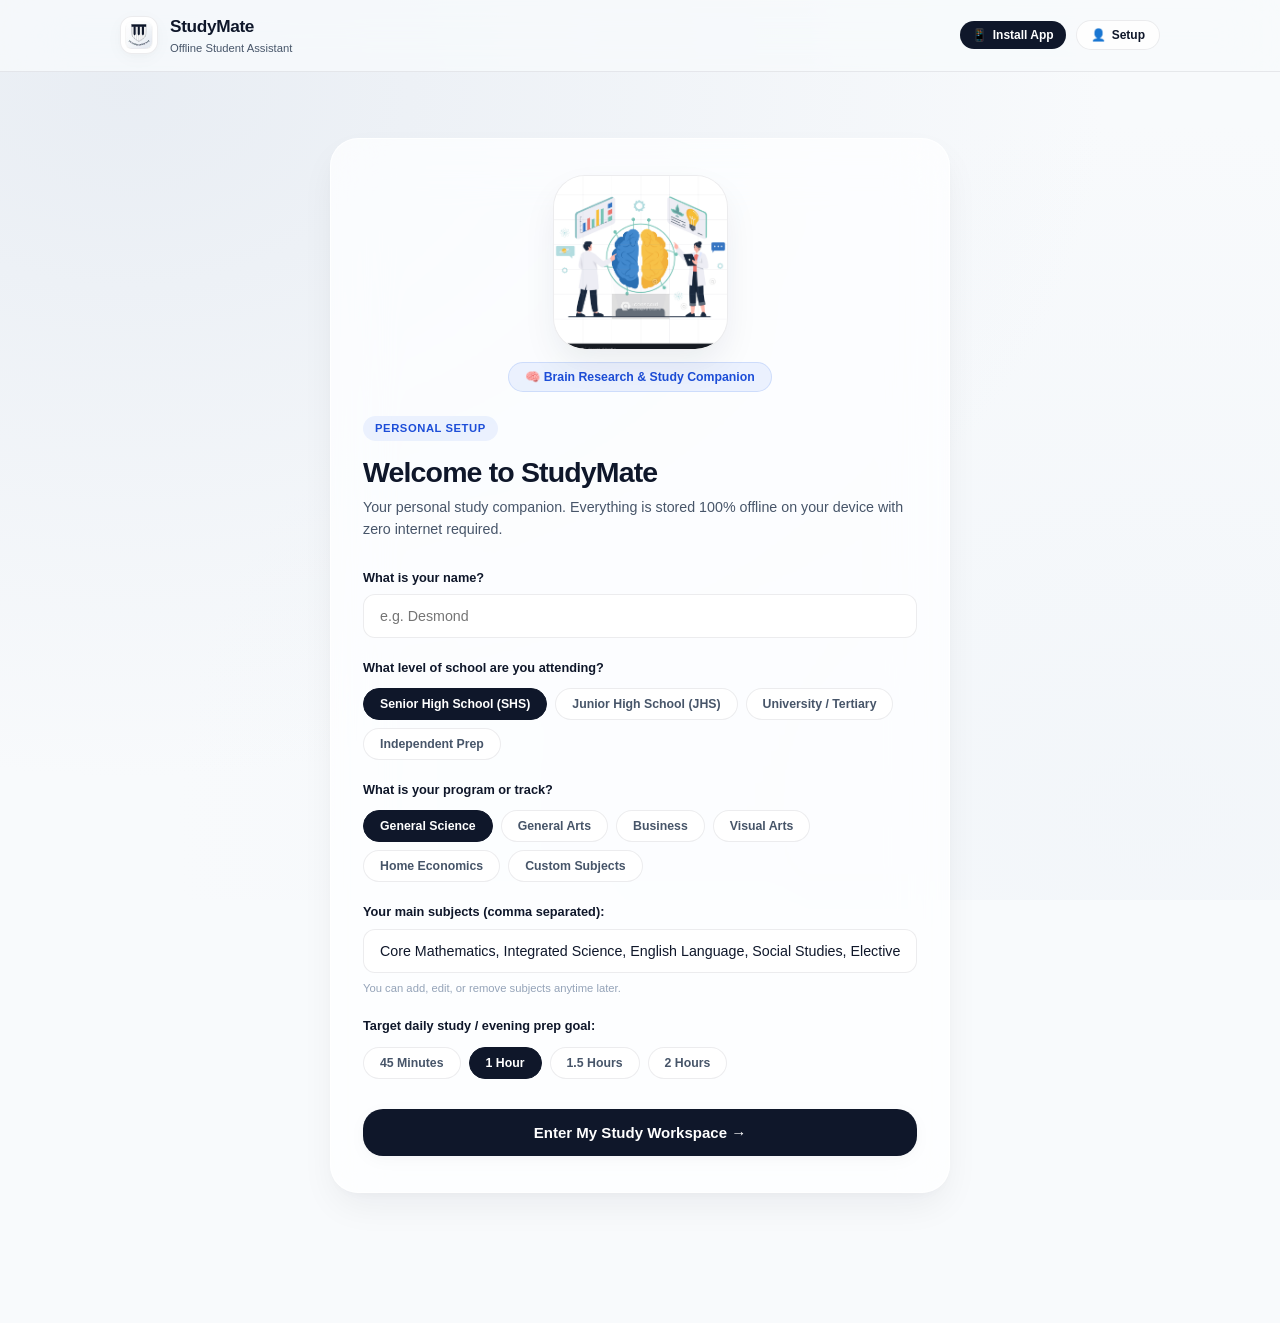
==== commit cb785126: "Feature Achimota School Administration Block as frosted glass showcase background" ====
--- a/index.html
+++ b/index.html
@@ -22,7 +22,8 @@
     <header class="app-header">
       <div class="header-inner">
         <div class="brand-group">
-          <div class="brand-mark" style="padding: 2px;"><img src="icon.svg" alt="Achimota School Badge" style="width: 28px; height: 28px; border-radius: 6px; display: block;"></div>
+          <div class="brand-mark" style="padding: 2px;"><img src="icon.svg" alt="Achimota School Badge"
+              style="width: 28px; height: 28px; border-radius: 6px; display: block;"></div>
           <div>
             <h1 class="brand-text-title">StudyMate</h1>
             <p class="brand-text-sub">Offline Student Assistant</p>
@@ -430,15 +431,20 @@
         <div id="tab-about" class="tab-pane" style="display: none;">
           <div class="liquid-section">
 
-            <!-- Hero Banner -->
+            <!-- Hero Banner: Achimota Administration Frosted Glass Showcase -->
             <div class="about-hero-banner">
-              <div class="about-hero-icon">🧠</div>
+              <div class="about-hero-crest">
+                <img src="icon.svg" alt="Achimota School Crest" class="about-crest-img">
+              </div>
+              <div style="display: flex; justify-content: center; margin-bottom: 8px;">
+                <span class="item-tag tag-blue" style="font-size: 0.72rem; padding: 3px 12px; letter-spacing: 0.04em;">🏛️ ACHIMOTA ADMINISTRATION &bull; MOTOWN</span>
+              </div>
               <h2 class="about-hero-title">StudyMate</h2>
-              <p class="about-hero-sub">Built with passion by brothers who understand the grind.</p>
+              <p class="about-hero-sub">"Ut Omnes Unum Sint" &mdash; Crafted with passion for Ghanaian students aiming for academic excellence.</p>
               <div class="about-hero-badges">
                 <span class="item-tag tag-blue">v1.0</span>
                 <span class="item-tag tag-green">100% Offline</span>
-                <span class="item-tag">Open Spirit</span>
+                <span class="item-tag">Motown Spirit</span>
               </div>
             </div>
 
--- a/styles.css
+++ b/styles.css
@@ -1360,12 +1360,58 @@
    ================================================================ */
 
 .about-hero-banner {
+  position: relative;
   text-align: center;
-  padding: 28px 20px 22px;
+  padding: 44px 24px 34px;
   background: var(--surface-card);
   border-radius: var(--radius-lg);
-  border: 1px solid var(--border-light);
-  margin-bottom: 4px;
+  border: 1px solid rgba(255, 255, 255, 0.8);
+  box-shadow: 0 16px 36px -6px rgba(15, 23, 42, 0.08), 0 2px 8px rgba(15, 23, 42, 0.04);
+  overflow: hidden;
+  margin-bottom: 12px;
+  background-image: url('achimota_admin.jpg');
+  background-size: cover;
+  background-position: center 36%;
+  background-repeat: no-repeat;
+}
+
+.about-hero-banner::before {
+  content: "";
+  position: absolute;
+  inset: 0;
+  background: linear-gradient(
+    135deg,
+    rgba(255, 255, 255, 0.88) 0%,
+    rgba(248, 250, 252, 0.82) 50%,
+    rgba(241, 245, 249, 0.88) 100%
+  );
+  backdrop-filter: blur(14px) saturate(160%);
+  -webkit-backdrop-filter: blur(14px) saturate(160%);
+  z-index: 1;
+}
+
+.about-hero-banner > * {
+  position: relative;
+  z-index: 2;
+}
+
+.about-hero-crest {
+  display: flex;
+  justify-content: center;
+  margin-bottom: 12px;
+}
+
+.about-crest-img {
+  width: 68px;
+  height: 68px;
+  border-radius: 18px;
+  box-shadow: 0 8px 24px rgba(15, 23, 42, 0.12), 0 2px 6px rgba(15, 23, 42, 0.06);
+  border: 1.5px solid rgba(255, 255, 255, 0.9);
+  transition: transform 0.3s ease;
+}
+
+.about-crest-img:hover {
+  transform: scale(1.06) rotate(-2deg);
 }
 
 .about-hero-icon {
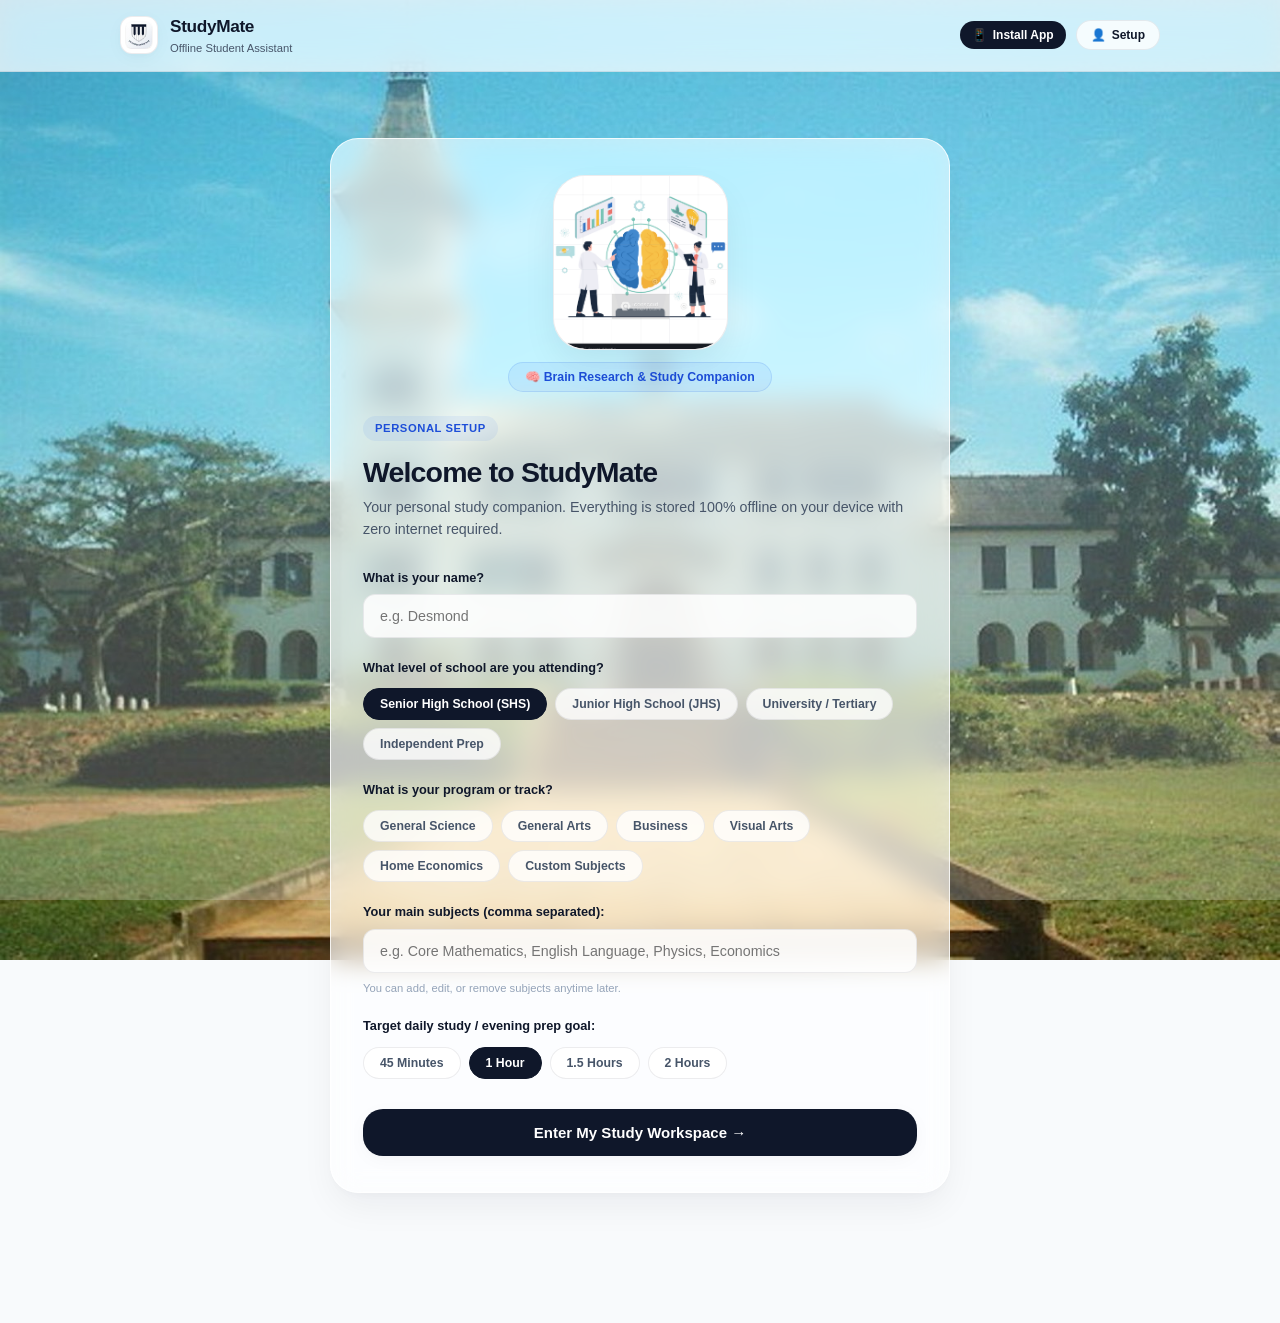
==== commit 2b717d9f: "ds" ====
--- a/index.html
+++ b/index.html
@@ -88,7 +88,7 @@
             <div class="form-field-group">
               <label class="field-label">What is your program or track?</label>
               <div class="chip-options-grid" id="program-track-chips">
-                <button type="button" class="select-chip active" data-track="General Science">General Science</button>
+                <button type="button" class="select-chip" data-track="General Science">General Science</button>
                 <button type="button" class="select-chip" data-track="General Arts">General Arts</button>
                 <button type="button" class="select-chip" data-track="Business">Business</button>
                 <button type="button" class="select-chip" data-track="Visual Arts">Visual Arts</button>
@@ -101,7 +101,7 @@
             <div class="form-field-group">
               <label for="intro-subjects-input" class="field-label">Your main subjects (comma separated):</label>
               <input type="text" id="intro-subjects-input" class="input-liquid"
-                value="Core Mathematics, Integrated Science, English Language, Social Studies, Elective Mathematics, Physics, Chemistry, Biology">
+                placeholder="e.g. Core Mathematics, English Language, Physics, Economics">
               <span class="field-hint">You can add, edit, or remove subjects anytime later.</span>
             </div>
 
@@ -437,10 +437,13 @@
                 <img src="icon.svg" alt="Achimota School Crest" class="about-crest-img">
               </div>
               <div style="display: flex; justify-content: center; margin-bottom: 8px;">
-                <span class="item-tag tag-blue" style="font-size: 0.72rem; padding: 3px 12px; letter-spacing: 0.04em;">🏛️ ACHIMOTA ADMINISTRATION &bull; MOTOWN</span>
+                <span class="item-tag tag-blue"
+                  style="font-size: 0.72rem; padding: 3px 12px; letter-spacing: 0.04em;">🏛️ ACHIMOTA ADMINISTRATION
+                  &bull; MOTOWN</span>
               </div>
               <h2 class="about-hero-title">StudyMate</h2>
-              <p class="about-hero-sub">"Ut Omnes Unum Sint" &mdash; Crafted with passion for Ghanaian students aiming for academic excellence.</p>
+              <p class="about-hero-sub">"Ut Omnes Unum Sint" &mdash; Crafted with passion for Ghanaian students aiming
+                for academic excellence.</p>
               <div class="about-hero-badges">
                 <span class="item-tag tag-blue">v1.0</span>
                 <span class="item-tag tag-green">100% Offline</span>
--- a/styles.css
+++ b/styles.css
@@ -8,12 +8,12 @@
   --bg-page: #f8fafc;
   --bg-page-secondary: #f1f5f9;
 
-  /* Frosted Glassmorphic Cards (iPhone Liquidity) */
-  --glass-card: rgba(255, 255, 255, 0.75);
-  --glass-card-elevated: rgba(255, 255, 255, 0.9);
-  --glass-card-subtle: rgba(255, 255, 255, 0.5);
-  --glass-blur: blur(28px) saturate(190%);
-  --surface-card: rgba(255, 255, 255, 0.88);
+  /* Frosted Glassmorphic Cards (Apple Glass Liquidity) */
+  --glass-card: rgba(255, 255, 255, 0.65);
+  --glass-card-elevated: rgba(255, 255, 255, 0.78);
+  --glass-card-subtle: rgba(255, 255, 255, 0.45);
+  --glass-blur: blur(14px) saturate(170%);
+  --surface-card: rgba(255, 255, 255, 0.70);
   --surface-hover: rgba(15, 23, 42, 0.04);
 
   /* Hairline Borders */
@@ -85,17 +85,28 @@
   -moz-osx-font-smoothing: grayscale;
 }
 
-/* Fluid Liquid Layout (Full Screen, Adaptive & Spaced Out) */
+/* Fluid Liquid Layout with Achimota Administration Backdrop */
 .app-layout {
+  position: relative;
   width: 100%;
   min-height: 100vh;
   display: flex;
   flex-direction: column;
-  background:
-    radial-gradient(at 10% 10%, rgba(226, 232, 240, 0.7) 0px, transparent 60%),
-    radial-gradient(at 90% 90%, rgba(241, 245, 249, 0.8) 0px, transparent 60%),
-    var(--bg-page);
+  background-image: url('achimota_admin.jpg');
+  background-size: cover;
+  background-position: center top;
   background-attachment: fixed;
+  background-repeat: no-repeat;
+  isolation: isolate;
+}
+
+.app-layout::before {
+  content: "";
+  position: fixed;
+  inset: 0;
+  background: rgba(248, 250, 252, 0.22);
+  pointer-events: none;
+  z-index: -1;
 }
 
 .content-wrapper {
@@ -1379,18 +1390,16 @@
   content: "";
   position: absolute;
   inset: 0;
-  background: linear-gradient(
-    135deg,
-    rgba(255, 255, 255, 0.88) 0%,
-    rgba(248, 250, 252, 0.82) 50%,
-    rgba(241, 245, 249, 0.88) 100%
-  );
+  background: linear-gradient(135deg,
+      rgba(255, 255, 255, 0.88) 0%,
+      rgba(248, 250, 252, 0.82) 50%,
+      rgba(241, 245, 249, 0.88) 100%);
   backdrop-filter: blur(14px) saturate(160%);
   -webkit-backdrop-filter: blur(14px) saturate(160%);
   z-index: 1;
 }
 
-.about-hero-banner > * {
+.about-hero-banner>* {
   position: relative;
   z-index: 2;
 }
@@ -1913,6 +1922,7 @@
   .day-full {
     display: none;
   }
+
   .day-short {
     display: inline;
   }
@@ -1928,6 +1938,7 @@
 
 /* 2. Mobile Responsive Rules (Screens <= 640px) */
 @media (max-width: 640px) {
+
   /* Layout & Spacing */
   .content-wrapper {
     padding: 14px 12px calc(80px + env(safe-area-inset-bottom, 0px)) 12px !important;
@@ -2532,6 +2543,7 @@
   .day-full {
     display: none;
   }
+
   .day-short {
     display: inline;
   }
@@ -2547,6 +2559,7 @@
 
 /* 2. Mobile Responsive Rules (Screens <= 640px) */
 @media (max-width: 640px) {
+
   /* Layout & Spacing */
   .content-wrapper {
     padding: 14px 12px calc(80px + env(safe-area-inset-bottom, 0px)) 12px !important;
@@ -2833,5 +2846,4 @@
   .about-tech-grid {
     grid-template-columns: repeat(2, 1fr) !important;
   }
-}
-
+}
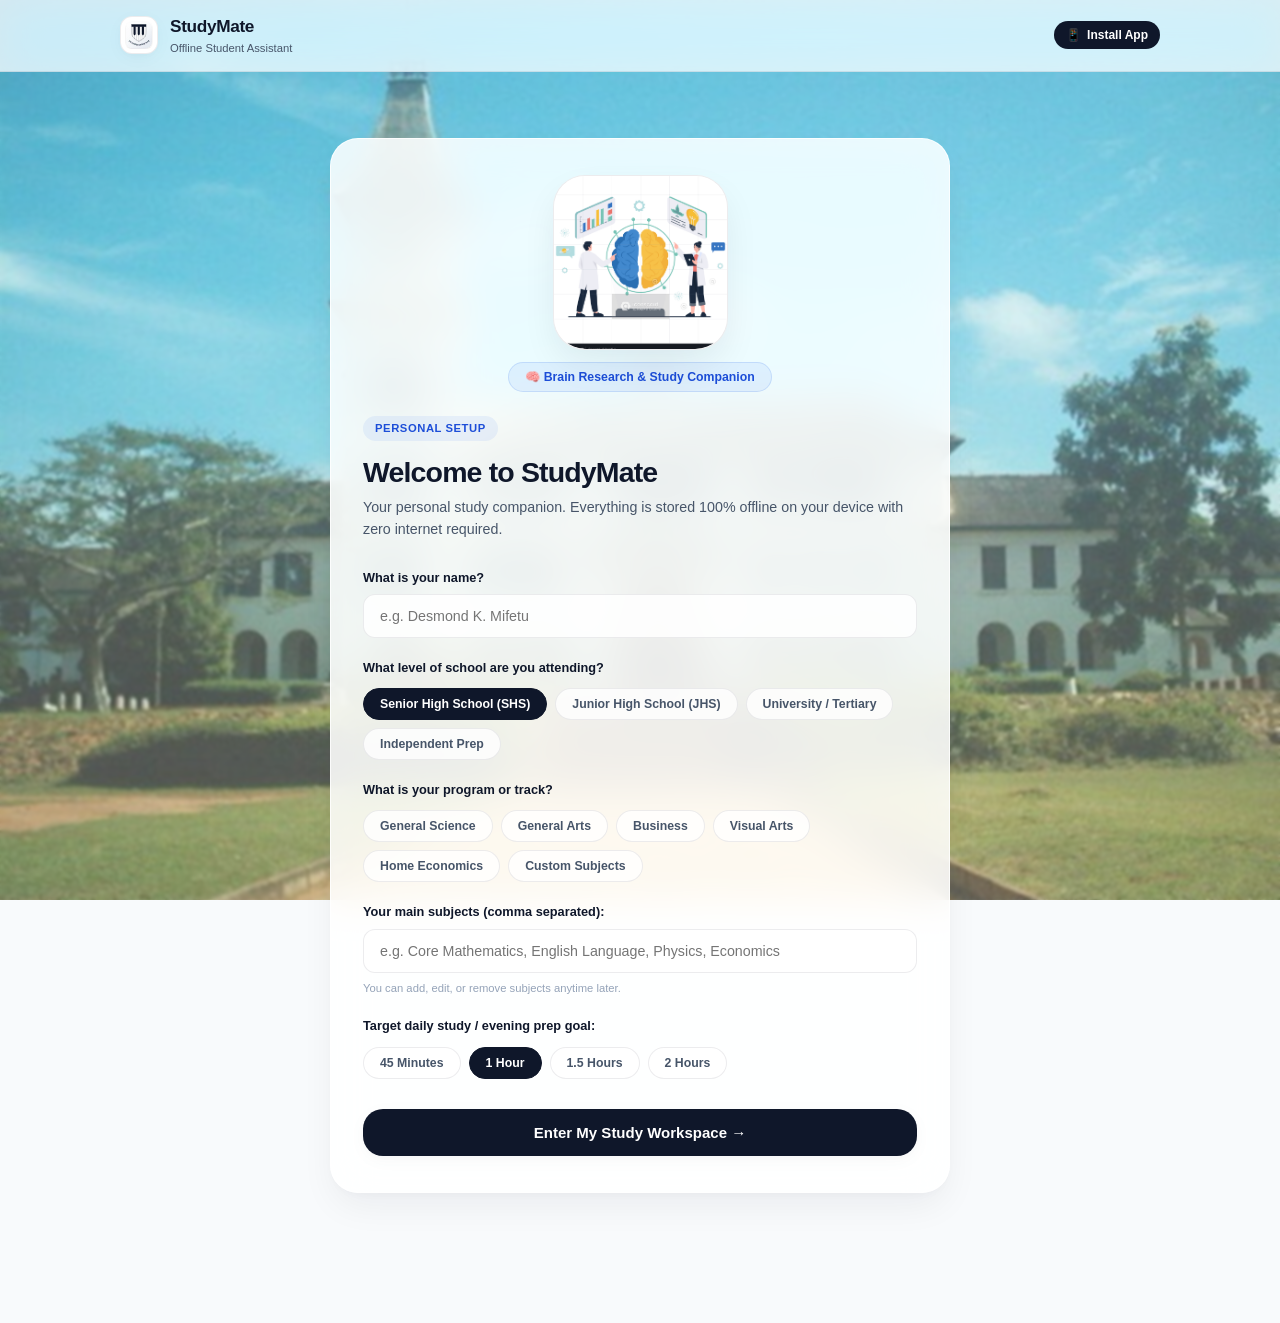
==== commit 61c0b479: "Update About page: Feature Desmond K. Mifetu as Founder & Lead Architect, Antigravity AI Co-Engineer" ====
--- a/index.html
+++ b/index.html
@@ -66,7 +66,7 @@
             <!-- Name Field -->
             <div class="form-field-group">
               <label for="intro-name" class="field-label">What is your name?</label>
-              <input type="text" id="intro-name" class="input-liquid" placeholder="e.g. Desmond" required
+              <input type="text" id="intro-name" class="input-liquid" placeholder="e.g. Desmond K. Mifetu" required
                 autocomplete="name">
             </div>
 
@@ -536,14 +536,12 @@
             <div class="about-dev-card">
               <div class="about-dev-avatar">D</div>
               <div class="about-dev-info">
-                <div class="about-dev-name">Desmond</div>
-                <div class="about-dev-role">Co-Founder &amp; Lead Developer</div>
-                <p class="about-dev-bio">The architect behind StudyMate. Desmond handles the core logic, UI systems, and
-                  the grand vision of what a student productivity tool should feel like. Ships features fast, thinks
-                  deep.</p>
+                <div class="about-dev-name">Desmond K. Mifetu</div>
+                <div class="about-dev-role">Founder &amp; Lead Architect</div>
+                <p class="about-dev-bio">The visionary and engineer behind StudyMate. Desmond conceived, designed, and built the application to provide Ghanaian students with an ultra-fast, 100% offline study companion for class tracking, boarding school prep, and WASSCE excellence.</p>
                 <div class="about-dev-tags">
-                  <span class="item-tag tag-blue">JavaScript</span>
-                  <span class="item-tag tag-green">UI/UX</span>
+                  <span class="item-tag tag-blue">Founder</span>
+                  <span class="item-tag tag-green">Lead Engineer</span>
                   <span class="item-tag">Architecture</span>
                 </div>
               </div>
@@ -551,18 +549,15 @@
 
             <!-- Dev Card 2 -->
             <div class="about-dev-card" style="margin-top: 14px;">
-              <div class="about-dev-avatar" style="background: linear-gradient(135deg, var(--accent-green), #34d399);">B
-              </div>
+              <div class="about-dev-avatar" style="background: linear-gradient(135deg, #10b981, #06b6d4); font-size: 1.3rem;">⚡</div>
               <div class="about-dev-info">
-                <div class="about-dev-name">#Brother</div>
-                <div class="about-dev-role">Co-Founder &amp; Creative Director</div>
-                <p class="about-dev-bio">The creative force. #Brother shapes the product experience, refines
-                  interactions, and ensures every detail feels right. If it looks good and feels smooth, that's his
-                  fingerprint.</p>
+                <div class="about-dev-name">Antigravity</div>
+                <div class="about-dev-role">AI Co-Engineer &bull; Google DeepMind</div>
+                <p class="about-dev-bio">Autonomous AI engineering partner collaborating with Desmond on responsive design architecture, offline-first systems, and liquidity UI styling.</p>
                 <div class="about-dev-tags">
-                  <span class="item-tag tag-green">Design</span>
-                  <span class="item-tag">Product</span>
-                  <span class="item-tag tag-blue">QA</span>
+                  <span class="item-tag tag-green">AI Pair Engineer</span>
+                  <span class="item-tag tag-blue">DeepMind</span>
+                  <span class="item-tag">Performance</span>
                 </div>
               </div>
             </div>
@@ -996,6 +991,23 @@
     </div>
   </div>
 
+  <!-- ══ UPDATE NOTIFICATION BANNER ══ -->
+  <div id="update-banner" class="update-banner" style="display:none;" role="alert" aria-live="polite">
+    <div class="update-banner-inner">
+      <div class="update-banner-left">
+        <span class="update-banner-icon">🎉</span>
+        <div>
+          <div class="update-banner-title">New Update Available!</div>
+          <div class="update-banner-sub">StudyMate has been updated with new improvements.</div>
+        </div>
+      </div>
+      <div class="update-banner-actions">
+        <button id="btn-update-refresh" class="btn-update-refresh">Refresh Now</button>
+        <button id="btn-update-dismiss" class="btn-update-dismiss" title="Dismiss">✕</button>
+      </div>
+    </div>
+  </div>
+
   <!-- Offline Lottie Vector Animation Engine -->
   <script src="lottie.min.js"></script>
   <!-- Core JavaScript -->
--- a/styles.css
+++ b/styles.css
@@ -1,4 +1,4 @@
-/* ==========================================================================
+﻿/* ==========================================================================
    StudyMate - iPhone Liquidity UI Design System
    Minimalist Off-White Frosted Glassmorphism | Zero Glow | Full Fluid Layout
    ========================================================================== */
@@ -9,11 +9,11 @@
   --bg-page-secondary: #f1f5f9;
 
   /* Frosted Glassmorphic Cards (Apple Glass Liquidity) */
-  --glass-card: rgba(255, 255, 255, 0.65);
-  --glass-card-elevated: rgba(255, 255, 255, 0.78);
-  --glass-card-subtle: rgba(255, 255, 255, 0.45);
-  --glass-blur: blur(14px) saturate(170%);
-  --surface-card: rgba(255, 255, 255, 0.70);
+  --glass-card: rgba(255, 255, 255, 0.88);
+  --glass-card-elevated: rgba(255, 255, 255, 0.94);
+  --glass-card-subtle: rgba(255, 255, 255, 0.75);
+  --glass-blur: blur(20px) saturate(180%);
+  --surface-card: rgba(255, 255, 255, 0.90);
   --surface-hover: rgba(15, 23, 42, 0.04);
 
   /* Hairline Borders */
@@ -85,28 +85,40 @@
   -moz-osx-font-smoothing: grayscale;
 }
 
-/* Fluid Liquid Layout with Achimota Administration Backdrop */
+/* Fixed Achimota Administration Background - Reliable on Mobile & Desktop */
 .app-layout {
   position: relative;
   width: 100%;
+  max-width: 100vw;
   min-height: 100vh;
   display: flex;
   flex-direction: column;
-  background-image: url('achimota_admin.jpg');
-  background-size: cover;
-  background-position: center top;
-  background-attachment: fixed;
-  background-repeat: no-repeat;
+  background: transparent;
   isolation: isolate;
+  overflow-x: hidden;
 }
 
 .app-layout::before {
   content: "";
   position: fixed;
   inset: 0;
-  background: rgba(248, 250, 252, 0.22);
+  background-image: url('achimota_admin.jpg');
+  background-size: cover;
+  background-position: center top;
+  background-repeat: no-repeat;
+  z-index: -2;
   pointer-events: none;
+}
+
+.app-layout::after {
+  content: "";
+  position: fixed;
+  inset: 0;
+  background: rgba(248, 250, 252, 0.28);
+  backdrop-filter: blur(1.5px);
+  -webkit-backdrop-filter: blur(1.5px);
   z-index: -1;
+  pointer-events: none;
 }
 
 .content-wrapper {
@@ -115,6 +127,8 @@
   margin: 0 auto;
   padding: 24px 20px calc(100px + env(safe-area-inset-bottom, 0px)) 20px;
   flex: 1;
+  box-sizing: border-box;
+  overflow-x: hidden;
 }
 
 @media (min-width: 768px) {
@@ -1030,7 +1044,7 @@
   max-width: 360px;
 }
 
-/* Nuclear suppression — old illustration containers must NEVER render */
+/* Nuclear suppression Ã¢â‚¬â€ old illustration containers must NEVER render */
 .empty-state-illustration,
 .tab-illustration-capsule,
 .tab-illustration-img,
@@ -1175,7 +1189,7 @@
 }
 
 .ios-checkbox.checked::after {
-  content: "✓";
+  content: "Ã¢Å“â€œ";
   color: #ffffff;
   font-size: 13px;
   font-weight: 800;
@@ -1907,60 +1921,99 @@
   border-radius: var(--radius-lg, 16px);
 }
 
+
+
 /* ==========================================================================
-   MASTER-TIER MOBILE RESPONSIVE SYSTEM (iOS & Android Native Experience)
+   MASTER MOBILE RESPONSIVE SYSTEM — Single Source of Truth
+   Targeting: iPhone SE (375px), iPhone 14/15/16 (390-393px), Android (360-412px)
    ========================================================================== */
 
-/* Day selector pill toggle */
+/* Desktop: show full day names, hide short */
 @media (min-width: 641px) {
   .day-short {
-    display: none;
-  }
-}
-
+    display: none !important;
+  }
+
+  .day-full {
+    display: inline !important;
+  }
+}
+
+/* Mobile: show short day names */
 @media (max-width: 640px) {
   .day-full {
-    display: none;
+    display: none !important;
   }
 
   .day-short {
-    display: inline;
-  }
-}
-
-/* 1. Global Viewport & Flow Guards */
+    display: inline !important;
+  }
+}
+
+/* Global Zero-Horizontal-Overflow Guard */
 html,
 body,
 .app-layout {
+  width: 100% !important;
+  max-width: 100vw !important;
   overflow-x: hidden !important;
-  max-width: 100vw !important;
-}
-
-/* 2. Mobile Responsive Rules (Screens <= 640px) */
+  box-sizing: border-box !important;
+}
+
+/* ==========================================================================
+   MOBILE MEDIA QUERY (<= 640px)
+   ========================================================================== */
 @media (max-width: 640px) {
 
-  /* Layout & Spacing */
+  /* ---- Viewport & Layout Spacing ---- */
   .content-wrapper {
-    padding: 14px 12px calc(80px + env(safe-area-inset-bottom, 0px)) 12px !important;
-  }
-
-  /* Header */
+    width: 100% !important;
+    max-width: 100vw !important;
+    box-sizing: border-box !important;
+    padding: 10px 10px calc(80px + env(safe-area-inset-bottom, 0px)) 10px !important;
+    overflow-x: hidden !important;
+  }
+
+  /* ---- Header: Compact Single-Row Mobile Header ---- */
   .app-header {
-    padding: 10px 14px !important;
+    width: 100% !important;
+    max-width: 100vw !important;
+    box-sizing: border-box !important;
+    padding: 8px 12px !important;
+  }
+
+  .header-inner {
+    width: 100% !important;
+    display: flex !important;
+    align-items: center !important;
+    justify-content: space-between !important;
+    gap: 8px !important;
   }
 
   .brand-group {
+    display: flex !important;
+    align-items: center !important;
     gap: 8px !important;
+    min-width: 0 !important;
+    flex-shrink: 1 !important;
   }
 
   .brand-mark {
-    width: 32px !important;
-    height: 32px !important;
-    font-size: 16px !important;
+    width: 28px !important;
+    height: 28px !important;
+    border-radius: 8px !important;
+    flex-shrink: 0 !important;
+  }
+
+  .brand-mark img {
+    width: 22px !important;
+    height: 22px !important;
   }
 
   .brand-text-title {
     font-size: 1.05rem !important;
+    font-weight: 800 !important;
+    white-space: nowrap !important;
   }
 
   .brand-text-sub {
@@ -1968,113 +2021,186 @@
   }
 
   .header-controls {
+    display: flex !important;
+    align-items: center !important;
     gap: 6px !important;
-  }
-
-  #btn-install-apk {
-    padding: 6px 10px !important;
-    font-size: 0.78rem !important;
-  }
-
-  #btn-install-apk .btn-apk-label {
-    display: none !important;
-  }
-
+    flex-shrink: 0 !important;
+  }
+
+  #btn-install-apk,
   #btn-header-profile {
     padding: 6px 10px !important;
     font-size: 0.78rem !important;
-  }
-
+    min-height: 34px !important;
+    border-radius: 9999px !important;
+  }
+
+  #btn-install-apk .btn-apk-label,
   #header-user-label {
     display: none !important;
   }
 
-  /* Bottom Navigation: True Mobile App Tab Bar */
+  /* ---- True iOS/Android Bottom App Tab Bar ---- */
   .segmented-nav-container {
     position: fixed !important;
     bottom: 0 !important;
     left: 0 !important;
     right: 0 !important;
+    top: auto !important;
+    width: 100vw !important;
+    max-width: 100vw !important;
+    box-sizing: border-box !important;
+    margin: 0 !important;
     padding: 0 !important;
-    z-index: 950 !important;
+    z-index: 999 !important;
     pointer-events: auto !important;
-    background: rgba(255, 255, 255, 0.94) !important;
+    display: block !important;
+    background: rgba(255, 255, 255, 0.96) !important;
     backdrop-filter: blur(24px) saturate(190%) !important;
     -webkit-backdrop-filter: blur(24px) saturate(190%) !important;
     border-top: 1px solid rgba(15, 23, 42, 0.08) !important;
-    box-shadow: 0 -4px 16px rgba(15, 23, 42, 0.04) !important;
+    box-shadow: 0 -4px 18px rgba(15, 23, 42, 0.06) !important;
   }
 
   .segmented-nav {
-    display: flex !important;
+    display: grid !important;
+    grid-template-columns: repeat(6, 1fr) !important;
     width: 100% !important;
-    max-width: 100vw !important;
+    max-width: 100% !important;
+    box-sizing: border-box !important;
+    margin: 0 !important;
+    padding: 6px 2px calc(8px + env(safe-area-inset-bottom, 0px)) 2px !important;
+    gap: 1px !important;
+    border: none !important;
     border-radius: 0 !important;
-    border: none !important;
     background: transparent !important;
     box-shadow: none !important;
-    padding: 6px 2px calc(6px + env(safe-area-inset-bottom, 0px)) 2px !important;
-    gap: 2px !important;
-    justify-content: space-around !important;
-    overflow-x: hidden !important;
+    overflow: visible !important;
   }
 
   .segment-btn {
-    flex: 1 !important;
-    min-width: 0 !important;
-    padding: 5px 2px !important;
     display: flex !important;
     flex-direction: column !important;
     align-items: center !important;
     justify-content: center !important;
+    padding: 4px 1px !important;
+    min-width: 0 !important;
     gap: 2px !important;
     border-radius: 8px !important;
-    font-size: 0.65rem !important;
-    font-weight: 600 !important;
+    background: transparent !important;
     color: var(--text-secondary, #64748b) !important;
+    font-size: 0.6rem !important;
+    border: none !important;
   }
 
   .segment-btn .nav-icon {
     font-size: 1.15rem !important;
     line-height: 1 !important;
+    display: block !important;
   }
 
   .segment-btn .nav-label {
-    font-size: 0.64rem !important;
-    line-height: 1 !important;
-    letter-spacing: -0.01em !important;
+    font-size: 0.58rem !important;
+    line-height: 1.1 !important;
     white-space: nowrap !important;
+    overflow: hidden !important;
+    text-overflow: ellipsis !important;
+    max-width: 100% !important;
+    display: block !important;
   }
 
   .segment-btn.active {
     background: rgba(15, 23, 42, 0.06) !important;
     color: var(--text-primary, #0f172a) !important;
+    font-weight: 700 !important;
     box-shadow: none !important;
-    font-weight: 700 !important;
-  }
-
-  /* Cards & Padding Reduction */
+  }
+
+  /* ---- Card Foundations: 100% Width & Touch Padding ---- */
+  .dashboard-view {
+    gap: 14px !important;
+    width: 100% !important;
+    box-sizing: border-box !important;
+  }
+
   .liquid-card,
   .liquid-assistant-card,
   .intro-hero-card,
   .backup-vault-card,
-  .install-apk-card {
+  .install-apk-card,
+  .horizon-card,
+  .kit-card {
+    width: 100% !important;
+    max-width: 100% !important;
+    box-sizing: border-box !important;
     padding: 16px 14px !important;
-    border-radius: var(--radius-md, 14px) !important;
-  }
-
+    border-radius: 18px !important;
+    overflow-x: hidden !important;
+  }
+
+  /* ---- Initial Intro / Setup Screen ---- */
   .intro-container {
-    margin: 12px auto !important;
+    width: 100% !important;
+    max-width: 100% !important;
+    box-sizing: border-box !important;
+    margin: 6px 0 !important;
+  }
+
+  .intro-hero-card {
+    padding: 18px 14px !important;
   }
 
   .intro-title {
-    font-size: 1.55rem !important;
-  }
-
-  /* Section Headers & Action Rows */
+    font-size: 1.45rem !important;
+    line-height: 1.25 !important;
+  }
+
+  .intro-subtitle {
+    font-size: 0.88rem !important;
+    line-height: 1.4 !important;
+  }
+
+  .intro-mascot-wrapper {
+    margin-bottom: 14px !important;
+  }
+
+  .mascot-capsule-mini {
+    width: 96px !important;
+    height: 96px !important;
+    border-radius: 20px !important;
+  }
+
+  .intro-form {
+    margin-top: 18px !important;
+    gap: 14px !important;
+  }
+
+  .btn-start-workspace {
+    width: 100% !important;
+    padding: 14px 18px !important;
+    font-size: 0.95rem !important;
+    border-radius: 14px !important;
+  }
+
+  /* ---- Chip Option Grids (Wrap Cleanly) ---- */
+  .chip-options-grid {
+    display: flex !important;
+    flex-wrap: wrap !important;
+    gap: 6px !important;
+    width: 100% !important;
+    box-sizing: border-box !important;
+  }
+
+  .select-chip {
+    padding: 7px 11px !important;
+    font-size: 0.76rem !important;
+    flex: 0 0 auto !important;
+  }
+
+  /* ---- Section Headers ---- */
   .section-header-row {
     flex-wrap: wrap !important;
-    gap: 10px !important;
+    gap: 8px !important;
     align-items: flex-start !important;
   }
 
@@ -2082,111 +2208,56 @@
     font-size: 1.05rem !important;
   }
 
-  /* WASSCE Horizon Countdown */
-  .horizon-card {
-    padding: 16px 14px !important;
-  }
-
-  .horizon-countdown-row {
+  /* ---- Assistant Hub Tab ---- */
+  .liquid-assistant-card {
+    gap: 12px !important;
+  }
+
+  .assistant-user-greeting {
+    font-size: 1.35rem !important;
+  }
+
+  .assistant-copilot-tag {
+    font-size: 0.68rem !important;
+    padding: 3px 9px !important;
+  }
+
+  .assistant-top-row {
+    flex-wrap: wrap !important;
+    gap: 6px !important;
+  }
+
+  .assistant-body-message {
+    font-size: 0.88rem !important;
+  }
+
+  .assistant-callout-liquid {
+    padding: 12px 14px !important;
     gap: 10px !important;
   }
 
-  .horizon-big-num {
-    font-size: 2.7rem !important;
-  }
-
-  .horizon-metrics-row {
-    grid-template-columns: repeat(3, 1fr) !important;
-    gap: 6px !important;
+  /* Quick Actions: Stack cleanly as touch buttons */
+  .quick-action-strip {
+    display: flex !important;
+    flex-direction: column !important;
+    width: 100% !important;
+    gap: 8px !important;
+  }
+
+  .quick-action-strip .btn-liquid {
+    width: 100% !important;
+    padding: 11px 16px !important;
+    font-size: 0.85rem !important;
+    justify-content: center !important;
     text-align: center !important;
-    padding-top: 12px !important;
-  }
-
-  .horizon-metric-divider {
-    display: none !important;
-  }
-
-  .metric-val {
-    font-size: 0.8rem !important;
-  }
-
-  .metric-lbl {
-    font-size: 0.62rem !important;
-  }
-
-  /* Anti-Sack Kit Guardian */
-  .kit-card {
-    padding: 16px 14px !important;
-  }
-
-  .kit-item-row {
-    padding: 10px 0 !important;
-    gap: 8px !important;
-  }
-
-  .kit-item-name {
-    font-size: 0.82rem !important;
-  }
-
-  /* Timetable Day Chips */
-  #timetable-day-chips {
-    display: flex !important;
-    flex-wrap: nowrap !important;
-    overflow-x: auto !important;
-    gap: 6px !important;
-    padding: 4px 2px 8px 2px !important;
-    -webkit-overflow-scrolling: touch !important;
-    scrollbar-width: none !important;
-  }
-
-  #timetable-day-chips::-webkit-scrollbar {
-    display: none !important;
-  }
-
-  #timetable-day-chips .select-chip {
-    flex: 1 0 auto !important;
-    padding: 7px 11px !important;
-    font-size: 0.78rem !important;
-    text-align: center !important;
-  }
-
-  /* Modals: Convert to iOS / Android Bottom Sheets */
-  .liquid-modal-overlay {
-    align-items: flex-end !important;
-    padding: 0 !important;
-  }
-
-  .liquid-modal-content {
-    max-width: 100% !important;
-    width: 100% !important;
-    max-height: 86vh !important;
-    overflow-y: auto !important;
-    border-radius: 20px 20px 0 0 !important;
-    padding: 20px 16px calc(24px + env(safe-area-inset-bottom, 0px)) 16px !important;
-    box-shadow: 0 -8px 30px rgba(15, 23, 42, 0.15) !important;
-    transform: translateY(100%) !important;
-  }
-
-  .liquid-modal-overlay.active .liquid-modal-content {
-    transform: translateY(0) !important;
-  }
-
-  /* Inputs: 16px font prevents iOS Safari auto-zoom */
-  .input-liquid,
-  select.input-liquid,
-  textarea.input-liquid {
-    font-size: 16px !important;
-  }
-
-  /* Timer Display */
-  #timer-display {
-    font-size: 3.2rem !important;
+    white-space: normal !important;
   }
 
   /* Mascot Companion Card */
   .mascot-companion-card {
-    padding: 14px !important;
-    gap: 12px !important;
+    padding: 12px !important;
+    gap: 10px !important;
+    flex-wrap: nowrap !important;
   }
 
   .mascot-capsule {
@@ -2196,595 +2267,151 @@
     border-radius: 14px !important;
   }
 
-  .mascot-speech-text {
-    font-size: 0.8rem !important;
-    line-height: 1.4 !important;
-  }
-
-  /* About Tab Cards */
+  .mascot-speech-content {
+    min-width: 0 !important;
+  }
+
+  .mascot-speech-bubble {
+    padding: 10px 12px !important;
+  }
+
+  .mascot-speech-bubble p {
+    font-size: 0.82rem !important;
+    line-height: 1.35 !important;
+  }
+
+  /* ---- Exam Horizon (WASSCE Readiness) ---- */
+  .horizon-card {
+    padding: 16px 14px !important;
+  }
+
+  .horizon-header {
+    flex-wrap: wrap !important;
+    gap: 8px !important;
+  }
+
+  .horizon-big-num {
+    font-size: 2.2rem !important;
+  }
+
+  .horizon-days-stat {
+    gap: 10px !important;
+  }
+
+  .horizon-metrics-row {
+    display: grid !important;
+    grid-template-columns: repeat(3, 1fr) !important;
+    gap: 4px !important;
+    text-align: center !important;
+    padding-top: 10px !important;
+  }
+
+  .horizon-metric-divider {
+    display: none !important;
+  }
+
+  .metric-val {
+    font-size: 0.82rem !important;
+    font-weight: 800 !important;
+  }
+
+  .metric-lbl {
+    font-size: 0.58rem !important;
+    line-height: 1.2 !important;
+  }
+
+  /* ---- Anti-Sack Kit Guardian ---- */
+  .kit-card {
+    padding: 16px 14px !important;
+  }
+
+  .kit-header-row {
+    flex-wrap: wrap !important;
+    gap: 8px !important;
+  }
+
+  .kit-item-row {
+    padding: 9px 0 !important;
+    gap: 8px !important;
+  }
+
+  .kit-item-name {
+    font-size: 0.82rem !important;
+  }
+
+  /* ---- Timetable / Schedule 7-Day Grid ---- */
+  #timetable-day-chips {
+    display: grid !important;
+    grid-template-columns: repeat(7, 1fr) !important;
+    gap: 3px !important;
+    width: 100% !important;
+    box-sizing: border-box !important;
+    margin: 6px 0 12px 0 !important;
+  }
+
+  #timetable-day-chips .select-chip {
+    padding: 8px 0 !important;
+    font-size: 0.72rem !important;
+    font-weight: 700 !important;
+    text-align: center !important;
+    border-radius: 8px !important;
+    min-width: 0 !important;
+    width: 100% !important;
+  }
+
+  /* ---- Focus / Prep Timer ---- */
+  #timer-display {
+    font-size: 3.2rem !important;
+  }
+
+  .timer-mascot-capsule {
+    width: 160px !important;
+    height: 130px !important;
+  }
+
+  /* ---- About Tab ---- */
   .about-hero-banner {
-    padding: 24px 16px !important;
+    padding: 20px 14px !important;
   }
 
   .about-hero-title {
-    font-size: 1.6rem !important;
+    font-size: 1.5rem !important;
   }
 
   .about-dev-card {
-    padding: 16px 14px !important;
-    gap: 12px !important;
+    padding: 14px !important;
+    gap: 10px !important;
   }
 
   .about-dev-avatar {
-    width: 42px !important;
-    height: 42px !important;
-    min-width: 42px !important;
-    font-size: 1.1rem !important;
+    width: 40px !important;
+    height: 40px !important;
+    min-width: 40px !important;
+    font-size: 1rem !important;
   }
 
   .about-tech-grid {
     grid-template-columns: repeat(2, 1fr) !important;
   }
-}
-
-
-/* ==========================================================================
-   EXAM HORIZON (WASSCE / EXAM READINESS TRACKER) - Zero Neon, Pure Craft
-   ========================================================================== */
-.horizon-card {
-  background: var(--glass-card);
-  backdrop-filter: var(--glass-blur);
-  -webkit-backdrop-filter: var(--glass-blur);
-  border: 1px solid var(--border-light);
-  border-radius: var(--radius-lg);
-  padding: 26px 28px;
-  box-shadow: var(--shadow-soft);
-  display: flex;
-  flex-direction: column;
-  gap: 16px;
-  position: relative;
-  overflow: hidden;
-  transition: var(--transition-smooth);
-}
-
-.horizon-card:hover {
-  background: var(--surface-card);
-  box-shadow: var(--shadow-elevated);
-}
-
-.horizon-header {
-  display: flex;
-  align-items: flex-start;
-  justify-content: space-between;
-  gap: 12px;
-}
-
-.horizon-eyebrow {
-  display: inline-flex;
-  align-items: center;
-  gap: 6px;
-  font-size: 0.68rem;
-  font-weight: 800;
-  letter-spacing: 0.1em;
-  text-transform: uppercase;
-  color: var(--text-muted);
-}
-
-.horizon-name {
-  font-size: 1.25rem;
-  font-weight: 800;
-  color: var(--text-primary);
-  letter-spacing: -0.02em;
-  margin-top: 3px;
-}
-
-.btn-horizon-config {
-  background: rgba(15, 23, 42, 0.04);
-  border: 1px solid rgba(15, 23, 42, 0.09);
-  border-radius: var(--radius-pill);
-  padding: 5px 14px;
-  font-family: inherit;
-  font-size: 0.74rem;
-  font-weight: 600;
-  color: var(--text-secondary);
-  cursor: pointer;
-  transition: var(--transition-smooth);
-  display: inline-flex;
-  align-items: center;
-  gap: 5px;
-}
-
-.btn-horizon-config:hover {
-  background: rgba(15, 23, 42, 0.08);
-  color: var(--text-primary);
-  border-color: rgba(15, 23, 42, 0.16);
-}
-
-.horizon-days-stat {
-  display: flex;
-  align-items: baseline;
-  gap: 14px;
-  margin-top: 2px;
-}
-
-.horizon-big-num {
-  font-size: 3.8rem;
-  font-weight: 900;
-  letter-spacing: -0.05em;
-  line-height: 0.95;
-  color: var(--text-primary);
-  font-variant-numeric: tabular-nums;
-}
-
-.horizon-days-label-group {
-  display: flex;
-  flex-direction: column;
-  gap: 3px;
-}
-
-.horizon-days-unit {
-  font-size: 0.78rem;
-  font-weight: 800;
-  letter-spacing: 0.08em;
-  color: var(--text-secondary);
-  text-transform: uppercase;
-}
-
-.horizon-date-target {
-  font-size: 0.8rem;
-  font-weight: 600;
-  color: var(--text-muted);
-}
-
-.horizon-progress-track {
-  width: 100%;
-  height: 5px;
-  background: rgba(15, 23, 42, 0.06);
-  border-radius: 999px;
-  overflow: hidden;
-}
-
-.horizon-progress-bar {
-  height: 100%;
-  background: #0f172a;
-  border-radius: 999px;
-  transition: width 0.6s cubic-bezier(0.16, 1, 0.3, 1);
-}
-
-.horizon-metrics-row {
-  display: grid;
-  grid-template-columns: 1fr auto 1fr auto 1fr;
-  align-items: center;
-  gap: 14px;
-  padding-top: 14px;
-  border-top: 1px solid rgba(15, 23, 42, 0.06);
-}
-
-.horizon-metric {
-  display: flex;
-  flex-direction: column;
-  gap: 3px;
-}
-
-.metric-val {
-  font-size: 0.9rem;
-  font-weight: 700;
-  color: var(--text-primary);
-  font-variant-numeric: tabular-nums;
-}
-
-.metric-lbl {
-  font-size: 0.68rem;
-  font-weight: 500;
-  color: var(--text-muted);
-}
-
-.horizon-metric-divider {
-  width: 1px;
-  height: 26px;
-  background: rgba(15, 23, 42, 0.08);
-}
-
-/* ==========================================================================
-   CLASS READY GUARDIAN (ESSENTIAL KIT CHECKLIST) - Never get sacked
-   ========================================================================== */
-.kit-card {
-  background: var(--glass-card);
-  backdrop-filter: var(--glass-blur);
-  -webkit-backdrop-filter: var(--glass-blur);
-  border: 1px solid var(--border-light);
-  border-radius: var(--radius-lg);
-  padding: 24px 28px;
-  box-shadow: var(--shadow-soft);
-  display: flex;
-  flex-direction: column;
-  gap: 16px;
-  transition: var(--transition-smooth);
-}
-
-.kit-card:hover {
-  background: var(--surface-card);
-  box-shadow: var(--shadow-elevated);
-}
-
-.kit-header-row {
-  display: flex;
-  align-items: flex-start;
-  justify-content: space-between;
-  gap: 14px;
-}
-
-.kit-eyebrow-row {
-  display: flex;
-  align-items: center;
-  gap: 8px;
-  margin-bottom: 4px;
-}
-
-.kit-badge-shield {
-  font-size: 0.7rem;
-  font-weight: 800;
-  letter-spacing: 0.08em;
-  text-transform: uppercase;
-  color: var(--accent-blue);
-  background: var(--tag-bg-blue);
-  padding: 3px 10px;
-  border-radius: var(--radius-pill);
-}
-
-.kit-status-tag {
-  font-size: 0.72rem;
-  font-weight: 700;
-  color: var(--text-secondary);
-  background: rgba(15, 23, 42, 0.05);
-  padding: 3px 9px;
-  border-radius: var(--radius-pill);
-  transition: var(--transition-smooth);
-}
-
-.kit-status-tag.all-packed {
-  background: var(--tag-bg-green);
-  color: var(--tag-text-green);
-}
-
-.kit-title {
-  font-size: 1.15rem;
-  font-weight: 800;
-  color: var(--text-primary);
-  letter-spacing: -0.02em;
-}
-
-.kit-sub {
-  font-size: 0.78rem;
-  color: var(--text-secondary);
-  margin-top: 3px;
-  line-height: 1.45;
-}
-
-.kit-items-list {
-  display: flex;
-  flex-direction: column;
-  gap: 8px;
-}
-
-.kit-item-row {
-  display: flex;
-  align-items: center;
-  justify-content: space-between;
-  padding: 10px 14px;
-  border-radius: var(--radius-sm);
-  background: rgba(255, 255, 255, 0.65);
-  border: 1px solid rgba(15, 23, 42, 0.05);
-  transition: var(--transition-smooth);
-}
-
-.kit-item-row:hover {
-  background: rgba(255, 255, 255, 0.95);
-  border-color: rgba(15, 23, 42, 0.1);
-}
-
-.kit-item-row.packed {
-  opacity: 0.6;
-  background: rgba(248, 250, 252, 0.6);
-}
-
-.kit-item-row.packed .kit-item-name {
-  text-decoration: line-through;
-}
-
-.kit-item-left {
-  display: flex;
-  align-items: center;
-  gap: 12px;
-  flex: 1;
-}
-
-.kit-item-name {
-  font-size: 0.86rem;
-  font-weight: 600;
-  color: var(--text-primary);
-}
-
-.kit-item-subject-tag {
-  font-size: 0.68rem;
-  font-weight: 600;
-  color: var(--text-muted);
-}
-
-/* ==========================================================================
-   OFFLINE DATA VAULT & BACKUP STYLES
-   ========================================================================== */
-.backup-vault-card {
-  margin: 18px 0;
-  padding: 22px 24px;
-}
-
-/* ==========================================================================
-   STANDALONE APK INSTALLER STYLES
-   ========================================================================== */
-.install-apk-card {
-  margin: 18px 0;
-  padding: 22px 24px;
-  border-radius: var(--radius-lg, 16px);
-}
-
-/* ==========================================================================
-   MASTER-TIER MOBILE RESPONSIVE SYSTEM (iOS & Android Native Experience)
-   ========================================================================== */
-
-/* Day selector pill toggle */
-@media (min-width: 641px) {
-  .day-short {
-    display: none;
-  }
-}
-
-@media (max-width: 640px) {
-  .day-full {
-    display: none;
-  }
-
-  .day-short {
-    display: inline;
-  }
-}
-
-/* 1. Global Viewport & Flow Guards */
-html,
-body,
-.app-layout {
-  overflow-x: hidden !important;
-  max-width: 100vw !important;
-}
-
-/* 2. Mobile Responsive Rules (Screens <= 640px) */
-@media (max-width: 640px) {
-
-  /* Layout & Spacing */
-  .content-wrapper {
-    padding: 14px 12px calc(80px + env(safe-area-inset-bottom, 0px)) 12px !important;
-  }
-
-  /* Header */
-  .app-header {
-    padding: 10px 14px !important;
-  }
-
-  .brand-group {
-    gap: 8px !important;
-  }
-
-  .brand-mark {
-    width: 32px !important;
-    height: 32px !important;
-    font-size: 16px !important;
-  }
-
-  .brand-text-title {
-    font-size: 1.05rem !important;
-  }
-
-  .brand-text-sub {
-    display: none !important;
-  }
-
-  .header-controls {
-    gap: 6px !important;
-  }
-
-  #btn-install-apk {
-    padding: 6px 10px !important;
-    font-size: 0.78rem !important;
-  }
-
-  #btn-install-apk .btn-apk-label {
-    display: none !important;
-  }
-
-  #btn-header-profile {
-    padding: 6px 10px !important;
-    font-size: 0.78rem !important;
-  }
-
-  #header-user-label {
-    display: none !important;
-  }
-
-  /* Bottom Navigation: True Mobile App Tab Bar */
-  .segmented-nav-container {
-    position: fixed !important;
-    bottom: 0 !important;
-    left: 0 !important;
-    right: 0 !important;
-    padding: 0 !important;
-    z-index: 950 !important;
-    pointer-events: auto !important;
-    background: rgba(255, 255, 255, 0.94) !important;
-    backdrop-filter: blur(24px) saturate(190%) !important;
-    -webkit-backdrop-filter: blur(24px) saturate(190%) !important;
-    border-top: 1px solid rgba(15, 23, 42, 0.08) !important;
-    box-shadow: 0 -4px 16px rgba(15, 23, 42, 0.04) !important;
-  }
-
-  .segmented-nav {
-    display: flex !important;
-    width: 100% !important;
-    max-width: 100vw !important;
-    border-radius: 0 !important;
-    border: none !important;
-    background: transparent !important;
-    box-shadow: none !important;
-    padding: 6px 2px calc(6px + env(safe-area-inset-bottom, 0px)) 2px !important;
-    gap: 2px !important;
-    justify-content: space-around !important;
-    overflow-x: hidden !important;
-  }
-
-  .segment-btn {
-    flex: 1 !important;
-    min-width: 0 !important;
-    padding: 5px 2px !important;
-    display: flex !important;
-    flex-direction: column !important;
-    align-items: center !important;
-    justify-content: center !important;
-    gap: 2px !important;
-    border-radius: 8px !important;
-    font-size: 0.65rem !important;
-    font-weight: 600 !important;
-    color: var(--text-secondary, #64748b) !important;
-  }
-
-  .segment-btn .nav-icon {
-    font-size: 1.15rem !important;
-    line-height: 1 !important;
-  }
-
-  .segment-btn .nav-label {
-    font-size: 0.64rem !important;
-    line-height: 1 !important;
-    letter-spacing: -0.01em !important;
-    white-space: nowrap !important;
-  }
-
-  .segment-btn.active {
-    background: rgba(15, 23, 42, 0.06) !important;
-    color: var(--text-primary, #0f172a) !important;
-    box-shadow: none !important;
-    font-weight: 700 !important;
-  }
-
-  /* Cards & Padding Reduction */
-  .liquid-card,
-  .liquid-assistant-card,
-  .intro-hero-card,
-  .backup-vault-card,
+
   .install-apk-card {
     padding: 16px 14px !important;
-    border-radius: var(--radius-md, 14px) !important;
-  }
-
-  .intro-container {
-    margin: 12px auto !important;
-  }
-
-  .intro-title {
-    font-size: 1.55rem !important;
-  }
-
-  /* Section Headers & Action Rows */
-  .section-header-row {
-    flex-wrap: wrap !important;
-    gap: 10px !important;
-    align-items: flex-start !important;
-  }
-
-  .section-title {
-    font-size: 1.05rem !important;
-  }
-
-  /* WASSCE Horizon Countdown */
-  .horizon-card {
-    padding: 16px 14px !important;
-  }
-
-  .horizon-countdown-row {
-    gap: 10px !important;
-  }
-
-  .horizon-big-num {
-    font-size: 2.7rem !important;
-  }
-
-  .horizon-metrics-row {
-    grid-template-columns: repeat(3, 1fr) !important;
-    gap: 6px !important;
-    text-align: center !important;
-    padding-top: 12px !important;
-  }
-
-  .horizon-metric-divider {
-    display: none !important;
-  }
-
-  .metric-val {
-    font-size: 0.8rem !important;
-  }
-
-  .metric-lbl {
-    font-size: 0.62rem !important;
-  }
-
-  /* Anti-Sack Kit Guardian */
-  .kit-card {
-    padding: 16px 14px !important;
-  }
-
-  .kit-item-row {
-    padding: 10px 0 !important;
-    gap: 8px !important;
-  }
-
-  .kit-item-name {
-    font-size: 0.82rem !important;
-  }
-
-  /* Timetable Day Chips */
-  #timetable-day-chips {
-    display: flex !important;
-    flex-wrap: nowrap !important;
-    overflow-x: auto !important;
-    gap: 6px !important;
-    padding: 4px 2px 8px 2px !important;
-    -webkit-overflow-scrolling: touch !important;
-    scrollbar-width: none !important;
-  }
-
-  #timetable-day-chips::-webkit-scrollbar {
-    display: none !important;
-  }
-
-  #timetable-day-chips .select-chip {
-    flex: 1 0 auto !important;
-    padding: 7px 11px !important;
-    font-size: 0.78rem !important;
-    text-align: center !important;
-  }
-
-  /* Modals: Convert to iOS / Android Bottom Sheets */
+  }
+
+  /* ---- Native Bottom Sheets for All Modals ---- */
   .liquid-modal-overlay {
     align-items: flex-end !important;
     padding: 0 !important;
   }
 
   .liquid-modal-content {
+    width: 100% !important;
     max-width: 100% !important;
-    width: 100% !important;
-    max-height: 86vh !important;
+    max-height: 88vh !important;
     overflow-y: auto !important;
-    border-radius: 20px 20px 0 0 !important;
+    border-radius: 22px 22px 0 0 !important;
     padding: 20px 16px calc(24px + env(safe-area-inset-bottom, 0px)) 16px !important;
-    box-shadow: 0 -8px 30px rgba(15, 23, 42, 0.15) !important;
+    box-shadow: 0 -8px 32px rgba(15, 23, 42, 0.2) !important;
     transform: translateY(100%) !important;
   }
 
@@ -2792,58 +2419,149 @@
     transform: translateY(0) !important;
   }
 
-  /* Inputs: 16px font prevents iOS Safari auto-zoom */
+  /* Prevents iOS Safari auto-zoom on input focus */
   .input-liquid,
   select.input-liquid,
   textarea.input-liquid {
     font-size: 16px !important;
   }
 
-  /* Timer Display */
-  #timer-display {
-    font-size: 3.2rem !important;
-  }
-
-  /* Mascot Companion Card */
-  .mascot-companion-card {
-    padding: 14px !important;
-    gap: 12px !important;
-  }
-
-  .mascot-capsule {
-    width: 68px !important;
-    height: 68px !important;
-    min-width: 68px !important;
-    border-radius: 14px !important;
-  }
-
-  .mascot-speech-text {
-    font-size: 0.8rem !important;
-    line-height: 1.4 !important;
-  }
-
-  /* About Tab Cards */
-  .about-hero-banner {
-    padding: 24px 16px !important;
-  }
-
-  .about-hero-title {
-    font-size: 1.6rem !important;
-  }
-
-  .about-dev-card {
-    padding: 16px 14px !important;
-    gap: 12px !important;
-  }
-
-  .about-dev-avatar {
-    width: 42px !important;
-    height: 42px !important;
-    min-width: 42px !important;
-    font-size: 1.1rem !important;
-  }
-
-  .about-tech-grid {
-    grid-template-columns: repeat(2, 1fr) !important;
-  }
+  .btn-liquid {
+    min-height: 42px !important;
+  }
+}
+
+/* ==========================================================================
+   EXTRA COMPACT SCREENS (<= 380px, e.g. iPhone SE / mini)
+   ========================================================================== */
+@media (max-width: 380px) {
+  .intro-title {
+    font-size: 1.3rem !important;
+  }
+
+  .mascot-capsule-mini {
+    width: 84px !important;
+    height: 84px !important;
+  }
+
+  .segment-btn .nav-label {
+    font-size: 0.52rem !important;
+  }
+
+  .segment-btn .nav-icon {
+    font-size: 1.05rem !important;
+  }
+
+  .assistant-user-greeting {
+    font-size: 1.2rem !important;
+  }
+
+  .horizon-big-num {
+    font-size: 1.9rem !important;
+  }
+}
+
+/* ==========================================================================
+   UPDATE NOTIFICATION BANNER
+   ========================================================================== */
+.update-banner {
+  position: fixed;
+  bottom: calc(75px + env(safe-area-inset-bottom, 0px));
+  left: 50%;
+  transform: translateX(-50%) translateY(20px);
+  z-index: 9000;
+  width: calc(100% - 20px);
+  max-width: 500px;
+  opacity: 0;
+  pointer-events: none;
+  transition: opacity 0.35s ease, transform 0.35s cubic-bezier(0.16, 1, 0.3, 1);
+}
+
+.update-banner.visible {
+  opacity: 1;
+  transform: translateX(-50%) translateY(0);
+  pointer-events: auto;
+}
+
+.update-banner-inner {
+  display: flex;
+  align-items: center;
+  justify-content: space-between;
+  gap: 12px;
+  background: rgba(15, 23, 42, 0.95);
+  backdrop-filter: blur(20px) saturate(180%);
+  -webkit-backdrop-filter: blur(20px) saturate(180%);
+  border: 1px solid rgba(255, 255, 255, 0.12);
+  border-radius: 16px;
+  padding: 12px 14px;
+  box-shadow: 0 16px 40px -4px rgba(15, 23, 42, 0.35);
+  flex-wrap: wrap;
+}
+
+.update-banner-left {
+  display: flex;
+  align-items: center;
+  gap: 10px;
+  flex: 1;
+  min-width: 0;
+}
+
+.update-banner-icon {
+  font-size: 1.4rem;
+  flex-shrink: 0;
+}
+
+.update-banner-title {
+  font-size: 0.85rem;
+  font-weight: 700;
+  color: #ffffff;
+  line-height: 1.3;
+}
+
+.update-banner-sub {
+  font-size: 0.72rem;
+  color: rgba(255, 255, 255, 0.65);
+  margin-top: 2px;
+  line-height: 1.3;
+}
+
+.update-banner-actions {
+  display: flex;
+  align-items: center;
+  gap: 8px;
+  flex-shrink: 0;
+}
+
+.btn-update-refresh {
+  background: #ffffff;
+  color: #0f172a;
+  border: none;
+  border-radius: 10px;
+  padding: 7px 14px;
+  font-size: 0.8rem;
+  font-weight: 700;
+  cursor: pointer;
+  font-family: inherit;
+  transition: background 0.2s, transform 0.15s;
+  white-space: nowrap;
+}
+
+.btn-update-refresh:hover {
+  background: #f1f5f9;
+  transform: scale(1.02);
+}
+
+.btn-update-dismiss {
+  background: rgba(255, 255, 255, 0.1);
+  color: rgba(255, 255, 255, 0.7);
+  border: none;
+  border-radius: 8px;
+  width: 28px;
+  height: 28px;
+  display: flex;
+  align-items: center;
+  justify-content: center;
+  cursor: pointer;
+  font-size: 0.8rem;
+  font-family: inherit;
 }
